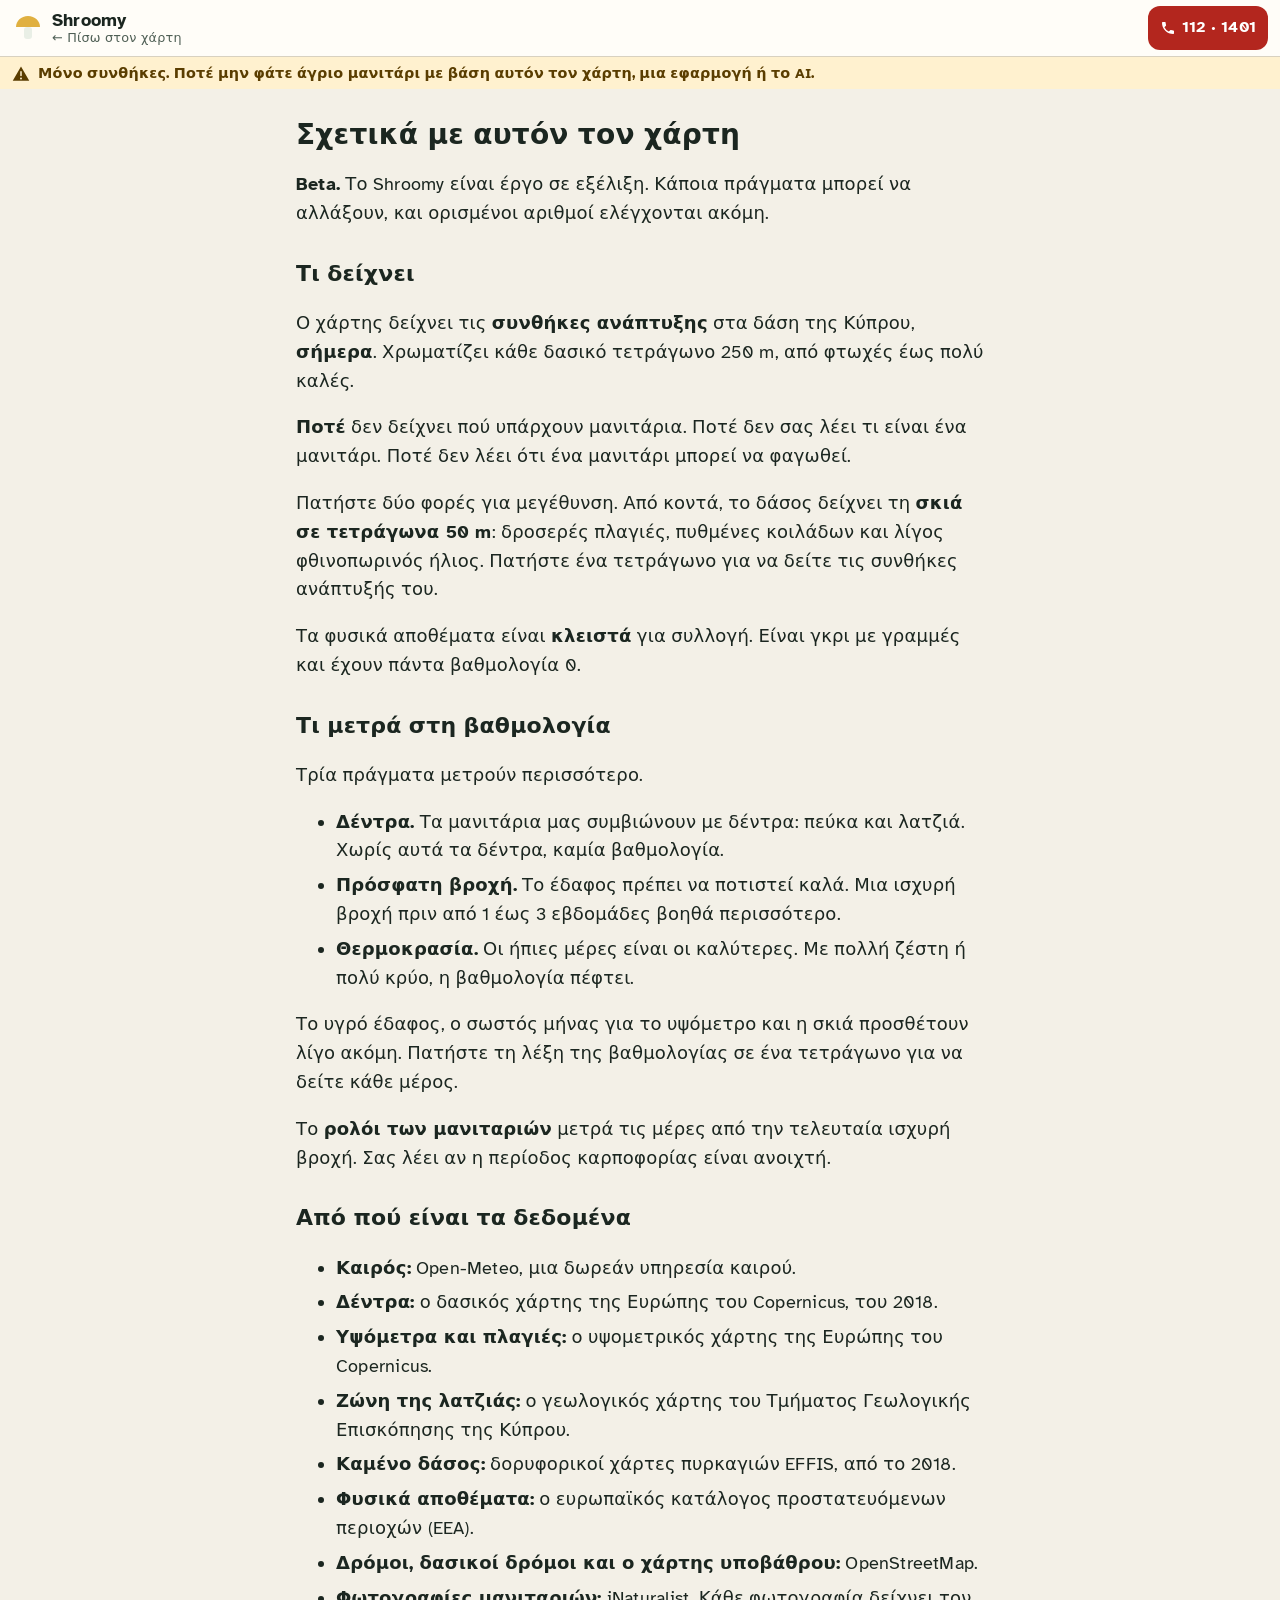
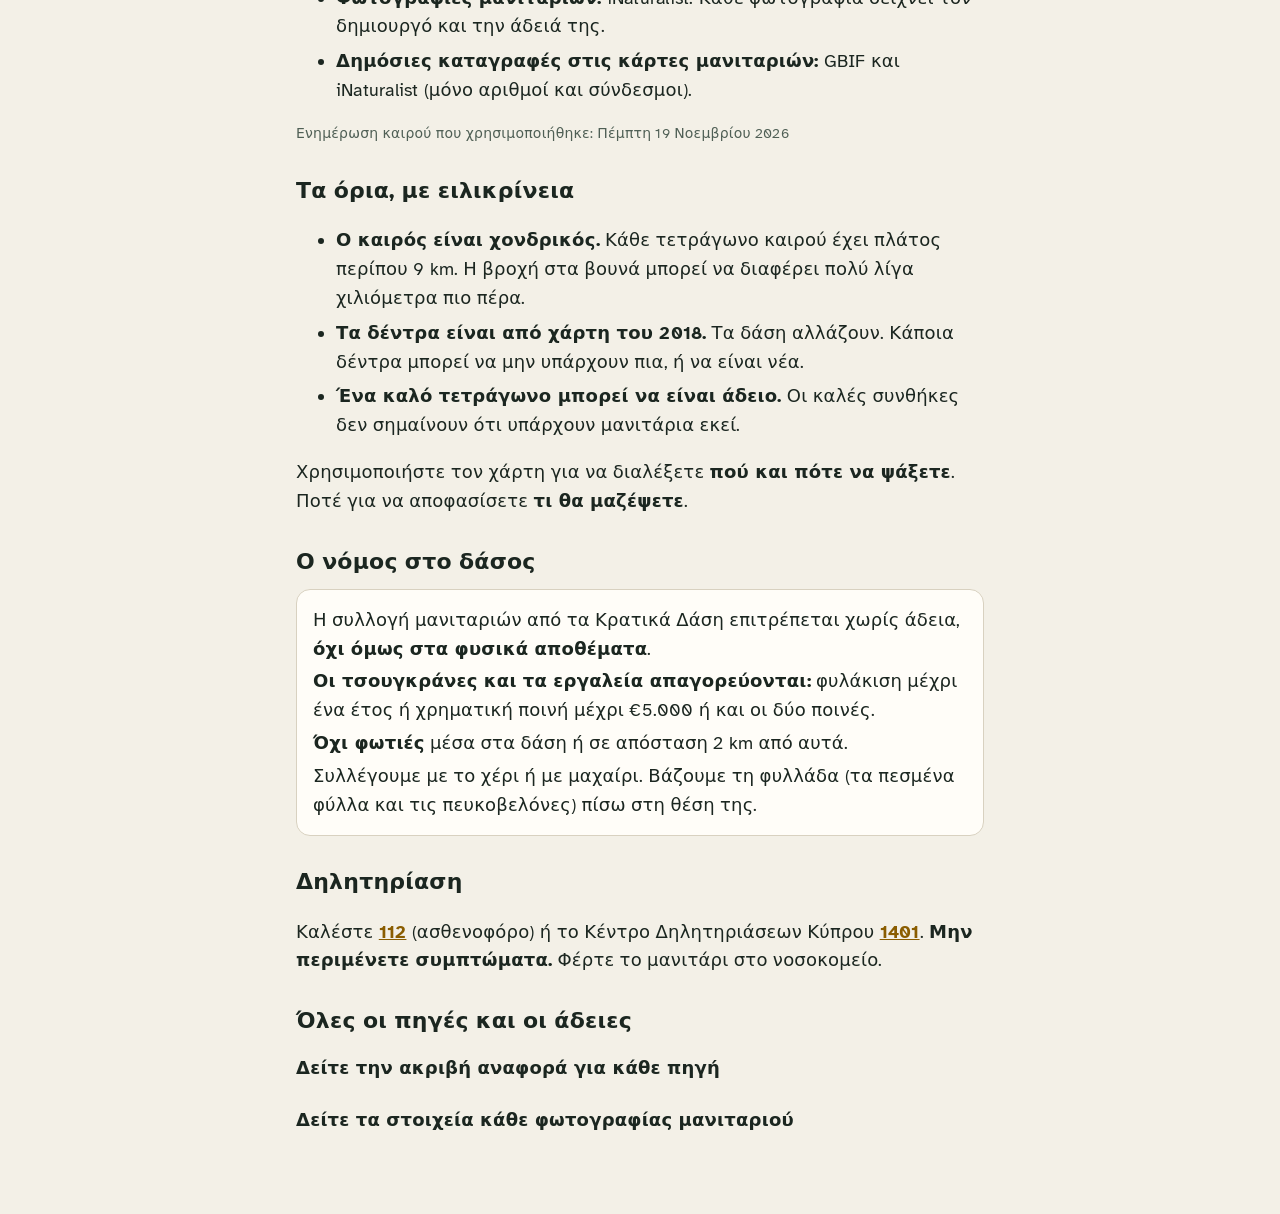
==== about.html @ 0ba2d5fb "Shroomy in Greek: test copy, data of 2026-11-19 Co-Authored-By: Claude Fable 5.2 <noreply@anthropic." ====
<!doctype html> <html lang="el"> <head>
  <meta name="robots" content="noindex, nofollow" /> <meta charset="utf-8" /> <meta name="viewport" content="width=device-width, initial-scale=1, viewport-fit=cover" /> <meta name="theme-color" content="#14211b" /> <title>Σχετικά · Shroomy</title> <link rel="icon" href="data:image/svg+xml,%3Csvg xmlns='http://www.w3.org/2000/svg' viewBox='0 0 32 32'%3E%3Cpath d='M4 15c0-6 5-11 12-11s12 5 12 11z' fill='%23e0b040'/%3E%3Crect x='12' y='15' width='8' height='12' rx='3' fill='%23e9efe6'/%3E%3C/svg%3E" />   <script type="module" crossorigin src="./assets/about-CQgWb8Yu.js"></script>
   <link rel="modulepreload" crossorigin href="./assets/count-D2A7DU5g.js">
   <link rel="stylesheet" crossorigin href="./assets/count-Csh4odJz.css">
 </head> <body> <div class="about-top"> <header class="topbar"> <a class="brand" href="./"> <svg width="32" height="32" viewBox="0 0 32 32" aria-hidden="true"> <path d="M4 15c0-6 5-11 12-11s12 5 12 11z" fill="#e0b040" /> <rect x="12" y="15" width="8" height="12" rx="3" fill="#e9efe6" /> </svg> <span class="brand-text"><span class="brand-name">Shroomy</span> <span class="brand-sub">← Πίσω στον χάρτη</span></span> </a> <button class="sos" type="button" data-emergency aria-haspopup="dialog" aria-label="Έκτακτη ανάγκη δηλητηρίασης: 112 και 1401"> <svg width="16" height="16" viewBox="0 0 24 24" aria-hidden="true"><path fill="currentColor" d="M6.6 10.8a15.1 15.1 0 0 0 6.6 6.6l2.2-2.2c.3-.3.7-.4 1-.2 1.1.4 2.3.6 3.6.6.6 0 1 .4 1 1V20c0 .6-.4 1-1 1A17 17 0 0 1 3 4c0-.6.4-1 1-1h3.5c.6 0 1 .4 1 1 0 1.2.2 2.4.6 3.6.1.3 0 .7-.2 1z"/></svg> <span>112 · 1401</span></button> </header> <div class="safety" role="note"> <svg width="18" height="18" viewBox="0 0 24 24" aria-hidden="true"><path fill="currentColor" d="M12 2 1 21h22L12 2Zm0 6c.6 0 1 .4 1 1v5a1 1 0 1 1-2 0V9c0-.6.4-1 1-1Zm0 11.2a1.3 1.3 0 1 1 0-2.6 1.3 1.3 0 0 1 0 2.6Z"/></svg> <span>Μόνο συνθήκες. Ποτέ μην φάτε άγριο μανιτάρι με βάση αυτόν τον χάρτη, μια εφαρμογή ή το AI.</span> </div> </div> <main class="page"> <h1>Σχετικά με αυτόν τον χάρτη</h1> <p><strong>Beta.</strong> Το Shroomy είναι έργο σε εξέλιξη. Κάποια πράγματα μπορεί να αλλάξουν, και ορισμένοι αριθμοί ελέγχονται ακόμη.</p> <h2>Τι δείχνει</h2> <p>Ο χάρτης δείχνει τις <b>συνθήκες ανάπτυξης</b> στα δάση της Κύπρου, <b>σήμερα</b>. Χρωματίζει κάθε δασικό τετράγωνο 250 m, από φτωχές έως πολύ καλές.</p> <p><b>Ποτέ</b> δεν δείχνει πού υπάρχουν μανιτάρια. Ποτέ δεν σας λέει τι είναι ένα μανιτάρι. Ποτέ δεν λέει ότι ένα μανιτάρι μπορεί να φαγωθεί.</p> <p>Πατήστε δύο φορές για μεγέθυνση. Από κοντά, το δάσος δείχνει τη <b>σκιά σε τετράγωνα 50 m</b>: δροσερές πλαγιές, πυθμένες κοιλάδων και λίγος φθινοπωρινός ήλιος. Πατήστε ένα τετράγωνο για να δείτε τις συνθήκες ανάπτυξής του.</p> <p>Τα φυσικά αποθέματα είναι <b>κλειστά</b> για συλλογή. Είναι γκρι με γραμμές και έχουν πάντα βαθμολογία 0.</p> <h2>Τι μετρά στη βαθμολογία</h2> <p>Τρία πράγματα μετρούν περισσότερο.</p> <ul> <li><b>Δέντρα.</b> Τα μανιτάρια μας συμβιώνουν με δέντρα: πεύκα και λατζιά. Χωρίς αυτά τα δέντρα, καμία βαθμολογία.</li> <li><b>Πρόσφατη βροχή.</b> Το έδαφος πρέπει να ποτιστεί καλά. Μια ισχυρή βροχή πριν από 1 έως 3 εβδομάδες βοηθά περισσότερο.</li> <li><b>Θερμοκρασία.</b> Οι ήπιες μέρες είναι οι καλύτερες. Με πολλή ζέστη ή πολύ κρύο, η βαθμολογία πέφτει.</li> </ul> <p>Το υγρό έδαφος, ο σωστός μήνας για το υψόμετρο και η σκιά προσθέτουν λίγο ακόμη. Πατήστε τη λέξη της βαθμολογίας σε ένα τετράγωνο για να δείτε κάθε μέρος.</p> <p>Το <b>ρολόι των μανιταριών</b> μετρά τις μέρες από την τελευταία ισχυρή βροχή. Σας λέει αν η περίοδος καρποφορίας είναι ανοιχτή.</p> <h2>Από πού είναι τα δεδομένα</h2> <ul> <li><b>Καιρός:</b> Open-Meteo, μια δωρεάν υπηρεσία καιρού.</li> <li><b>Δέντρα:</b> ο δασικός χάρτης της Ευρώπης του Copernicus, του 2018.</li> <li><b>Υψόμετρα και πλαγιές:</b> ο υψομετρικός χάρτης της Ευρώπης του Copernicus.</li> <li><b>Ζώνη της λατζιάς:</b> ο γεωλογικός χάρτης του Τμήματος Γεωλογικής Επισκόπησης της Κύπρου.</li> <li><b>Καμένο δάσος:</b> δορυφορικοί χάρτες πυρκαγιών EFFIS, από το 2018.</li> <li><b>Φυσικά αποθέματα:</b> ο ευρωπαϊκός κατάλογος προστατευόμενων περιοχών (EEA).</li> <li><b>Δρόμοι, δασικοί δρόμοι και ο χάρτης υποβάθρου:</b> OpenStreetMap.</li> <li><b>Φωτογραφίες μανιταριών:</b> iNaturalist. Κάθε φωτογραφία δείχνει τον δημιουργό και την άδειά της.</li> <li><b>Δημόσιες καταγραφές στις κάρτες μανιταριών:</b> GBIF και iNaturalist (μόνο αριθμοί και σύνδεσμοι).</li> </ul> <p class="tag">Ενημέρωση καιρού που χρησιμοποιήθηκε: <span id="run">…</span></p> <h2>Τα όρια, με ειλικρίνεια</h2> <ul> <li><b>Ο καιρός είναι χονδρικός.</b> Κάθε τετράγωνο καιρού έχει πλάτος περίπου 9 km. Η βροχή στα βουνά μπορεί να διαφέρει πολύ λίγα χιλιόμετρα πιο πέρα.</li> <li><b>Τα δέντρα είναι από χάρτη του 2018.</b> Τα δάση αλλάζουν. Κάποια δέντρα μπορεί να μην υπάρχουν πια, ή να είναι νέα.</li> <li><b>Ένα καλό τετράγωνο μπορεί να είναι άδειο.</b> Οι καλές συνθήκες δεν σημαίνουν ότι υπάρχουν μανιτάρια εκεί.</li> </ul> <p>Χρησιμοποιήστε τον χάρτη για να διαλέξετε <b>πού και πότε να ψάξετε</b>. Ποτέ για να αποφασίσετε <b>τι θα μαζέψετε</b>.</p> <h2>Ο νόμος στο δάσος</h2> <div class="card"> <p>Η συλλογή μανιταριών από τα Κρατικά Δάση επιτρέπεται χωρίς άδεια, <b>όχι όμως στα φυσικά αποθέματα</b>.</p> <p><b>Οι τσουγκράνες και τα εργαλεία απαγορεύονται:</b> φυλάκιση μέχρι ένα έτος ή χρηματική ποινή μέχρι €5.000 ή και οι δύο ποινές.</p> <p><b>Όχι φωτιές</b> μέσα στα δάση ή σε απόσταση 2 km από αυτά.</p> <p>Συλλέγουμε με το χέρι ή με μαχαίρι. Βάζουμε τη φυλλάδα (τα πεσμένα φύλλα και τις πευκοβελόνες) πίσω στη θέση της.</p> </div> <h2>Δηλητηρίαση</h2> <p>Καλέστε <a href="tel:112"><b>112</b></a> (ασθενοφόρο) ή το Κέντρο Δηλητηριάσεων Κύπρου <a href="tel:1401"><b>1401</b></a>. <b>Μην περιμένετε συμπτώματα.</b> Φέρτε το μανιτάρι στο νοσοκομείο.</p> <section id="counting" hidden> <h2>Μέτρηση επισκέψεων</h2> <p>Το Shroomy μετρά τις επισκέψεις, για να βλέπουμε ποια μέρη χρησιμοποιούνται. Είναι beta, και αυτό μας βοηθά να το διορθώνουμε.</p> <ul> <li><b>Χωρίς cookies.</b> Τίποτα δεν αποθηκεύεται στο τηλέφωνό σας.</li> <li><b>Ποτέ το μέρος που κοιτάζετε.</b> Ούτε το τετράγωνο που πατάτε, ούτε η θέση σας.</li> <li><b>Τι μετριέται:</b> η σελίδα, το κουμπί που πατάτε, το μέγεθος της οθόνης σας και η ιστοσελίδα από την οποία ήρθατε.</li> <li><b>Το «Do Not Track» γίνεται σεβαστό.</b> Αν το πρόγραμμα περιήγησής σας ζητά να μην μετριέται, δεν στέλνεται τίποτα.</li> </ul> <p class="tag">Ο μετρητής είναι το <a href="https://www.goatcounter.com" target="_blank" rel="noopener">GoatCounter</a>. Δεν κρατά τη διεύθυνση IP σας.</p> </section> <h2>Όλες οι πηγές και οι άδειες</h2> <details> <summary>Δείτε την ακριβή αναφορά για κάθε πηγή</summary> <div id="credits"><p>Φορτώνει…</p></div> </details> <details id="photos"> <summary>Δείτε τα στοιχεία κάθε φωτογραφίας μανιταριού</summary> <p>Χρησιμοποιούμε μόνο φωτογραφίες με άδεια CC0, CC BY, CC BY-SA ή CC BY-NC.</p> <ul id="photo-credits" class="credits"><li>Φορτώνει…</li></ul> </details> </main>  </body> </html>
---- assets/count-Csh4odJz.css ----
@font-face{font-family:Atkinson Hyperlegible;font-style:normal;font-display:swap;font-weight:400;src:url(./atkinson-hyperlegible-latin-ext-400-normal-DRk46D-x.woff2)format("woff2"),url(./atkinson-hyperlegible-latin-ext-400-normal-Bbz-b3yf.woff)format("woff");unicode-range:U+100-2BA,U+2BD-2C5,U+2C7-2CC,U+2CE-2D7,U+2DD-2FF,U+304,U+308,U+329,U+1D00-1DBF,U+1E00-1E9F,U+1EF2-1EFF,U+2020,U+20A0-20AB,U+20AD-20C0,U+2113,U+2C60-2C7F,U+A720-A7FF}@font-face{font-family:Atkinson Hyperlegible;font-style:normal;font-display:swap;font-weight:400;src:url(./atkinson-hyperlegible-latin-400-normal-BrHNak5F.woff2)format("woff2"),url(./atkinson-hyperlegible-latin-400-normal-BbWidj28.woff)format("woff");unicode-range:U+??,U+131,U+152-153,U+2BB-2BC,U+2C6,U+2DA,U+2DC,U+304,U+308,U+329,U+2000-206F,U+20AC,U+2122,U+2191,U+2193,U+2212,U+2215,U+FEFF,U+FFFD}@font-face{font-family:Atkinson Hyperlegible;font-style:normal;font-display:swap;font-weight:700;src:url(./atkinson-hyperlegible-latin-ext-700-normal-BoVPHkS0.woff2)format("woff2"),url(./atkinson-hyperlegible-latin-ext-700-normal-CKkU2Dpt.woff)format("woff");unicode-range:U+100-2BA,U+2BD-2C5,U+2C7-2CC,U+2CE-2D7,U+2DD-2FF,U+304,U+308,U+329,U+1D00-1DBF,U+1E00-1E9F,U+1EF2-1EFF,U+2020,U+20A0-20AB,U+20AD-20C0,U+2113,U+2C60-2C7F,U+A720-A7FF}@font-face{font-family:Atkinson Hyperlegible;font-style:normal;font-display:swap;font-weight:700;src:url(./atkinson-hyperlegible-latin-700-normal-GZI4o3u0.woff2)format("woff2"),url(./atkinson-hyperlegible-latin-700-normal-BK6Glc0m.woff)format("woff");unicode-range:U+??,U+131,U+152-153,U+2BB-2BC,U+2C6,U+2DA,U+2DC,U+304,U+308,U+329,U+2000-206F,U+20AC,U+2122,U+2191,U+2193,U+2212,U+2215,U+FEFF,U+FFFD}@font-face{font-family:Plain Digits;font-weight:400;unicode-range:U+30-39;src:local(Helvetica Neue),local(HelveticaNeue),local(Arial),local(ArialMT),local(Roboto),local(Roboto-Regular),local(Segoe UI),local(SegoeUI)}@font-face{font-family:Plain Digits;font-weight:700;unicode-range:U+30-39;src:local(Helvetica Neue Bold),local(HelveticaNeue-Bold),local(Arial Bold),local(Arial-BoldMT),local(Roboto Bold),local(Roboto-Bold),local(Segoe UI Bold),local(SegoeUI-Bold)}:root{--font:"Plain Digits", "Atkinson Hyperlegible", system-ui, -apple-system, "Segoe UI", sans-serif;--fs-0:.875rem;--fs-1:1rem;--fs-2:1.125rem;--fs-3:1.375rem;--fs-4:1.75rem;--lh:1.6;--track:.012em;--radius:14px;--radius-s:10px;--gap:12px;--tap:48px;--shadow:0 10px 30px #00000047;--bg:#f3f0e7;--surface:#fffdf8;--surface-2:#ebe6d9;--line:#d8d1c0;--ink:#1b2620;--ink-soft:#4f5f55;--accent:#8a5d00;--accent-ink:#fff;--safety-bg:#fff1cf;--safety-ink:#5a3d00;--sos-bg:#b3261e;--sos-ink:#fff;--closed:#8c928f;--focus:#1c6dd0}:root[data-theme=dark]{--bg:#0c1612;--surface:#14211b;--surface-2:#1d2d25;--line:#2c3d34;--ink:#e9efe6;--ink-soft:#a9b8ad;--accent:#e0b040;--accent-ink:#1a1405;--safety-bg:#3a2f12;--safety-ink:#f6dfa6;--sos-bg:#e5483b;--sos-ink:#fff;--closed:#8c928f;--focus:#8cc4ff;--shadow:0 10px 30px #00000080}@media (prefers-color-scheme:dark){:root:not([data-theme=light]){--bg:#0c1612;--surface:#14211b;--surface-2:#1d2d25;--line:#2c3d34;--ink:#e9efe6;--ink-soft:#a9b8ad;--accent:#e0b040;--accent-ink:#1a1405;--safety-bg:#3a2f12;--safety-ink:#f6dfa6;--sos-bg:#e5483b;--sos-ink:#fff;--focus:#8cc4ff;--shadow:0 10px 30px #00000080}}*{box-sizing:border-box}html,body{height:100%;margin:0}body{background:var(--bg);color:var(--ink);font-family:var(--font);font-size:var(--fs-2);line-height:var(--lh);letter-spacing:var(--track);text-align:left;-webkit-font-smoothing:antialiased}button{font:inherit;color:inherit;letter-spacing:inherit}:focus-visible{outline:3px solid var(--focus);outline-offset:2px;border-radius:6px}a{color:var(--accent)}.muted{color:var(--ink-soft)}.small{font-size:var(--fs-0)!important}.app{grid-template-rows:auto auto 1fr;grid-template-columns:minmax(0,1fr);height:100dvh;display:grid;overflow:hidden}.topbar{background:var(--surface);border-bottom:1px solid var(--line);align-items:center;gap:8px;min-height:56px;padding:6px 12px;display:flex}.brand{min-width:0;color:inherit;flex:1;align-items:center;gap:8px;text-decoration:none;display:flex}.brand svg{flex:none}.brand-text{min-width:0;overflow:hidden}.brand-name,.brand-sub{white-space:nowrap;text-overflow:ellipsis;line-height:1.2;display:block;overflow:hidden}.brand-name{font-weight:700;font-size:var(--fs-2)}.brand-sub{color:var(--ink-soft);font-size:.8rem}.about-link{border:1px solid var(--line);background:var(--surface-2);min-height:44px;color:var(--ink);font-size:var(--fs-1);border-radius:12px;flex:none;align-items:center;padding:0 12px;font-weight:700;text-decoration:none;display:inline-flex}.sos{cursor:pointer;background:var(--sos-bg);height:44px;color:var(--sos-ink);font-weight:700;font-size:var(--fs-1);white-space:nowrap;border:0;border-radius:12px;flex:none;align-items:center;gap:6px;padding:0 12px;display:inline-flex}.safety{background:var(--safety-bg);color:var(--safety-ink);align-items:flex-start;gap:8px;padding:6px 12px;font-size:.9rem;font-weight:700;line-height:1.4;display:flex}.safety svg{flex:none;margin-top:2px}.safety a{color:inherit}.ver-badge{color:#fff;vertical-align:middle;white-space:nowrap;background:#1f5f5b;border-radius:999px;margin-left:6px;padding:0 7px;font-size:.72rem;font-weight:700;line-height:1.6;display:inline-block}.stage{min-height:0;position:relative}#map{position:absolute;inset:0}.maplibregl-ctrl-group{border:1px solid var(--line);background:var(--surface)!important}.maplibregl-ctrl-group button{width:44px!important;height:44px!important}:root[data-theme=dark] .maplibregl-ctrl-icon{filter:invert()}.maplibregl-ctrl-attrib{font-size:12px}.map-legend{z-index:2;background:color-mix(in srgb, var(--surface) 94%, transparent);border:1px solid var(--line);border-radius:var(--radius-s);width:176px;box-shadow:var(--shadow);font-size:var(--fs-0);cursor:help;padding:6px 10px 7px;line-height:1.35;position:absolute;top:8px;left:8px}.ml-title{margin-bottom:4px;font-weight:700}.ml-bar{border:1px solid color-mix(in srgb, var(--ink) 25%, transparent);border-radius:6px;height:10px}.ml-scale{justify-content:space-between;gap:6px;margin-top:3px;display:flex}.ml-scale span:nth-child(2){color:var(--ink-soft)}.ml-closed{align-items:center;gap:6px;margin-top:5px;display:flex}.swatch-closed{border:1.5px solid var(--closed);background:repeating-linear-gradient(45deg, var(--closed) 0 3px, transparent 3px 7px);border-radius:3px;flex:none;width:20px;height:12px}.delayed{z-index:3;left:50%;bottom:calc(var(--sheet-h,140px) + 8px);background:var(--surface);border:2px solid var(--accent);box-shadow:var(--shadow);font-size:var(--fs-0);white-space:nowrap;border-radius:999px;padding:4px 12px;font-weight:700;position:absolute;transform:translate(-50%)}.pick-pin{pointer-events:none;border:3px solid var(--ink);background:color-mix(in srgb, var(--accent) 70%, transparent);width:22px;height:22px;box-shadow:0 0 0 3px var(--bg), var(--shadow);border-radius:50%}.loading{z-index:5;background:var(--surface);border:1px solid var(--line);width:max-content;max-width:calc(100vw - 32px);box-shadow:var(--shadow);font-size:var(--fs-1);border-radius:999px;align-items:center;gap:12px;padding:10px 16px;font-weight:700;transition:opacity .35s;display:flex;position:absolute;top:40%;left:50%;transform:translate(-50%,-50%)}.loading.done{opacity:0}.loading.failed{border:2px solid var(--sos-bg);border-radius:16px}.loading.failed .spinner,.loading[hidden]{display:none}.spinner{border:3px solid var(--line);border-top-color:var(--accent);border-radius:50%;flex:none;width:22px;height:22px;animation:.9s linear infinite spin}@keyframes spin{to{transform:rotate(360deg)}}@media (prefers-reduced-motion:reduce){.spinner{animation-duration:2.5s}.loading{transition:none}}@media (width<=899px){.maplibregl-ctrl-bottom-right,.maplibregl-ctrl-bottom-left{bottom:min(var(--sheet-h,140px), 60vh);z-index:3}}.sheet{z-index:4;background:var(--surface);border-top:1px solid var(--line);max-height:62%;box-shadow:var(--shadow);padding:10px 16px calc(12px + env(safe-area-inset-bottom));border-radius:18px 18px 0 0;position:absolute;bottom:0;left:0;right:0;overflow-y:auto}.sheet p{font-size:var(--fs-1);margin:6px 0 0}.panel-h{font-size:var(--fs-1);margin:4px 0 6px}.start-row{justify-content:space-between;align-items:center;gap:10px;display:flex}.start-row .today{font-size:var(--fs-2);margin:0}.chip-btn,.back-btn{border:1px solid var(--line);cursor:pointer;background:var(--surface-2);min-height:44px;color:var(--ink);font-size:var(--fs-1);white-space:nowrap;border-radius:999px;padding:0 14px;font-weight:700}.back-btn{text-align:left;border-radius:12px;align-items:center;gap:10px;width:100%;display:flex}.back-arrow{color:var(--accent);margin-top:-.12em;font-size:1.7em;font-weight:700;line-height:1}.chip-btn:hover,.back-btn:hover{border-color:var(--accent)}.hint{color:var(--ink)}.no-rakes{background:var(--surface-2);border:1px solid var(--line);cursor:help;border-radius:10px;padding:6px 10px;font-size:var(--fs-0)!important;margin-top:10px!important}.primary-btn{cursor:pointer;background:var(--accent);min-height:44px;color:var(--accent-ink);font-weight:700;font-size:var(--fs-1);border:0;border-radius:12px;padding:0 16px}@media (width>=900px){.sheet{border-radius:var(--radius);border:1px solid var(--line);width:380px;max-height:calc(100% - 32px);padding:14px 18px;inset:16px auto auto 16px}.map-legend{width:210px;top:auto;bottom:28px;left:412px}.delayed{top:12px;bottom:auto;left:calc(50% + 200px)}.loading{left:calc(50% + 200px)}}.card-bar{justify-content:space-between;align-items:center;gap:8px;margin:-2px 0 6px;display:flex}.card-x{border:1px solid var(--line);background:var(--surface-2);cursor:pointer;border-radius:10px;min-width:44px;min-height:44px;font-size:1.15rem;line-height:1}.card-x:hover{border-color:var(--accent)}.rating{text-align:left;cursor:pointer;border:1px solid var(--line);background:var(--surface-2);border-radius:14px;align-items:center;gap:12px;width:100%;padding:10px 12px;display:flex}.rating:hover{border-color:var(--accent)}.rating-swatch{width:18px;height:40px;box-shadow:0 0 0 1.5px color-mix(in srgb, var(--ink) 30%, transparent);border-radius:6px;flex:none}.rating-text{flex:1;min-width:0;display:grid}.rating-word{font-size:var(--fs-4);font-weight:700;line-height:1.15}.rating-sub{font-size:var(--fs-0);color:var(--ink-soft)}.rating-more{color:var(--ink-soft);flex:none;font-size:1.1rem}.rating-none{font-size:var(--fs-3)!important}.why{border:1px solid var(--line);border-radius:12px;margin-top:8px;padding:8px 12px 10px}.why[hidden]{display:none}.why-list{gap:8px;margin:8px 0 0;padding:0;list-style:none;display:grid}.why-top{font-size:var(--fs-0);justify-content:space-between;gap:8px;display:flex}.why-bar{background:var(--surface);border:1px solid var(--line);border-radius:4px;height:8px;overflow:hidden}.why-bar i{border-radius:4px;height:100%;display:block}.why-val{font-size:var(--fs-0);color:var(--ink-soft)}.card-h{font-size:var(--fs-1);margin:14px 0 4px}.sp-list{font-size:var(--fs-1);gap:4px;margin:0;padding:0;list-style:none;display:grid}.sp-list i{font-weight:700}.facts{font-size:var(--fs-1);gap:4px;margin:12px 0 0;padding:0;list-style:none;display:grid}.maps-link{margin:12px 0 0}.maps-btns{grid-template-columns:minmax(0,1fr) minmax(0,1fr);align-items:stretch;gap:8px;display:grid}.maps-btn{border:1px solid var(--line);background:var(--surface-2);min-height:56px;color:var(--ink);font:inherit;font-size:var(--fs-1);text-align:center;cursor:pointer;border-radius:12px;justify-content:center;align-items:center;gap:8px;padding:4px 8px;font-weight:700;line-height:1.2;text-decoration:none;display:inline-flex}.maps-btn.primary{background:var(--accent);border-color:var(--accent);color:var(--accent-ink);flex-direction:column;gap:0}.maps-btn:hover{filter:brightness(1.06)}.maps-main{align-items:center;gap:8px;display:inline-flex}.maps-warn{opacity:.9;font-size:.78rem;font-weight:700}.maps-note{margin:6px 0 0!important}.maps-copy{border:1px solid var(--accent);background:var(--surface);width:100%;min-height:40px;color:var(--ink);font:inherit;font-size:var(--fs-0);border-radius:10px;margin-top:8px;padding:0 10px}@media (width<=340px){.maps-btns{grid-template-columns:1fr}}.clock{border:1px solid var(--line);background:var(--surface-2);border-radius:10px;padding:8px 10px;margin-top:12px!important}.clock.open{border-color:var(--accent)}.why-row,.facts li,.clock,.map-legend{cursor:help}.replay{margin-top:10px}.replay-row{font-size:var(--fs-1);align-items:center;gap:12px;display:flex}#replay-date{white-space:nowrap;text-overflow:ellipsis;flex:1;min-width:0;line-height:1.35;overflow:hidden}.replay-avg{display:block}.seg{background:var(--surface-2);border:1px solid var(--line);border-radius:14px;gap:4px;margin:2px 0 12px;padding:4px;display:flex}.seg button{min-width:0;min-height:44px;color:var(--ink);font:inherit;font-size:var(--fs-1);cursor:pointer;white-space:nowrap;background:0 0;border:0;border-radius:10px;flex:auto;padding:6px 4px;font-weight:600}.seg button[aria-pressed=true]{background:var(--accent);color:var(--accent-ink)}.seg button:focus-visible{outline:2px solid var(--focus);outline-offset:2px}.scrub{--at:0%;cursor:grab;touch-action:none;-webkit-user-select:none;user-select:none;-webkit-tap-highlight-color:transparent;border-radius:10px;margin-top:8px;padding:6px 0 2px;position:relative}.scrub.drag{cursor:grabbing}.scrub:focus-visible{outline:2px solid var(--focus);outline-offset:4px}.tl{pointer-events:none;align-items:flex-end;gap:2px;height:48px;display:flex}.tl i{opacity:.6;background:#4f97d1;border-radius:2px 2px 0 0;flex:1}.tl i.now{opacity:1;box-shadow:0 0 0 2px var(--ink)}.scrub-track{background:var(--line);pointer-events:none;border-radius:3px;height:6px;margin:16px 0 14px;position:relative}.scrub-fill{width:var(--at);background:var(--accent);border-radius:3px;position:absolute;inset:0 auto 0 0}.scrub-knob{top:50%;left:var(--at);background:var(--accent);border:3px solid var(--surface);border-radius:50%;width:26px;height:26px;margin:-13px 0 0 -13px;transition:transform .12s;position:absolute;box-shadow:0 1px 4px #00000073}.scrub.drag .scrub-knob{transform:scale(1.25)}.scrub:before{content:"";left:var(--at);background:var(--ink);opacity:.35;pointer-events:none;width:2px;height:64px;margin-left:-1px;position:absolute;top:6px}.scrub-ends{font-size:var(--fs-0,12px);color:var(--ink-soft);pointer-events:none;justify-content:space-between;display:flex}@media (prefers-reduced-motion:reduce){.scrub-knob{transition:none}}dialog.emergency{background:var(--surface);width:min(560px,100vw - 32px);max-height:calc(100dvh - 32px);color:var(--ink);box-shadow:var(--shadow);border:0;border-radius:18px;padding:0;overflow:auto}dialog.emergency::backdrop{background:#0009}.em-head{background:var(--sos-bg);color:var(--sos-ink);padding:16px 20px}.em-head h2{font-size:var(--fs-4);margin:0;line-height:1.2}.em-body{padding:16px 20px 20px}.call{background:var(--sos-bg);min-height:64px;color:var(--sos-ink);font-weight:700;font-size:var(--fs-3);border-radius:14px;justify-content:space-between;align-items:center;gap:12px;margin-bottom:10px;padding:10px 16px;text-decoration:none;display:flex}.call.secondary{background:var(--surface-2);color:var(--ink);border:2px solid var(--sos-bg)}.call small{font-size:var(--fs-1);font-weight:400;display:block}.em-body ul{margin:12px 0;padding-left:1.2em}.em-body li{margin:6px 0}.em-close{border:1px solid var(--line);background:var(--surface-2);cursor:pointer;border-radius:12px;width:100%;min-height:48px;margin-top:8px;font-weight:700}dialog.agree::backdrop{-webkit-backdrop-filter:blur(3px);backdrop-filter:blur(3px);background:#000000c7}.agree .em-head h2{align-items:center;gap:8px;display:flex}.agree .em-body{padding-bottom:0}.agree .em-body ul{margin:0 0 8px}.agree .em-body li{margin:6px 0}.agree-foot{background:var(--surface);padding:8px 0 14px;position:sticky;bottom:0}.agree-foot:before{content:"";background:linear-gradient(to bottom, transparent, var(--surface));pointer-events:none;height:18px;position:absolute;top:-18px;left:0;right:0}dialog.agree{max-height:calc(100dvh - 16px)}.agree .em-head{padding:14px 20px}.agree-numbers{font-size:var(--fs-0);text-align:center;background:var(--safety-bg);color:var(--safety-ink);border-radius:12px;margin:0 0 8px;padding:6px 12px;font-weight:700}.agree-numbers a{color:inherit}.agree-yes{cursor:pointer;background:var(--accent);width:100%;min-height:56px;color:var(--accent-ink);font:inherit;font-weight:700;font-size:var(--fs-2);border:0;border-radius:14px}.agree-note{font-size:var(--fs-0);color:var(--ink-soft);margin:10px 0 0}dialog.agree.short{width:min(420px,100vw - 24px)}dialog.agree.short::backdrop{-webkit-backdrop-filter:none;backdrop-filter:none;background:#0000008c}.agree.short .em-body{padding:18px 20px 16px}.agree-short-title{font-size:var(--fs-3);color:var(--safety-ink);align-items:center;gap:8px;margin:0 0 6px;line-height:1.2;display:flex}.agree-short-line{margin:0 0 14px}.agree.short .agree-yes{min-height:64px;font-size:var(--fs-3)}.agree-more{font:inherit;color:inherit;cursor:pointer;background:0 0;border:0;padding:0;text-decoration:underline}.agree-note a{color:inherit}@media (width<=899px){dialog.agree.short{margin-bottom:max(16px, env(safe-area-inset-bottom))}}.tip{z-index:1000;background:var(--ink);max-width:min(300px,100vw - 16px);color:var(--bg);font-size:var(--fs-1);box-shadow:var(--shadow);pointer-events:none;opacity:0;border-radius:10px;padding:8px 12px;font-weight:400;line-height:1.45;transition:opacity .12s;position:fixed}.tip.on{opacity:1}.tip[hidden]{display:none}.tip:after{content:"";left:var(--arrow-x,50%);border:6px solid #0000;border-bottom:0;border-top-color:var(--ink);position:absolute;bottom:-6px;transform:translate(-50%)}.tip.below:after{border:6px solid #0000;border-top:0;border-bottom-color:var(--ink);top:-6px;bottom:auto}[data-tip]{-webkit-touch-callout:none}@media (prefers-reduced-motion:reduce){.tip{transition:none}}.page{max-width:720px;margin:0 auto;padding:20px 16px 64px}.page h1{font-size:var(--fs-4);margin:8px 0 12px;line-height:1.25}.page h2{font-size:var(--fs-3);margin:28px 0 6px}.page p,.page li{max-width:64ch}.page li{margin:6px 0}.page .card{background:var(--surface);border:1px solid var(--line);border-radius:var(--radius);margin:10px 0;padding:12px 16px}.page .card p{margin:4px 0}.page .credits{font-size:var(--fs-1);padding-left:1.2em}.page .tag{font-size:var(--fs-0);color:var(--ink-soft)}.about-top{z-index:2;position:sticky;top:0}@media (width<=899px){.stage:has(.sheet[data-view=card]) .map-legend{display:none}}@media (width<=420px){.topbar{gap:6px;padding:6px 8px 6px 10px}.brand{gap:6px}.about-link{padding:0 10px;font-size:.95rem}.sos{gap:4px;padding:0 10px;font-size:.95rem}.sos svg{width:14px;height:14px}}.start-btns{flex-wrap:wrap;gap:8px;margin-top:8px;display:flex}.start-btns .chip-btn{flex:auto}.sp-open{text-align:left;cursor:pointer;border:1px solid var(--line);background:var(--surface-2);width:100%;min-height:48px;font-size:var(--fs-1);border-radius:12px;justify-content:space-between;align-items:center;gap:8px;padding:6px 12px;display:flex}.sp-open:hover{border-color:var(--accent)}.sp-open-go{color:var(--ink-soft);flex:none;font-size:1.4rem}.page details{margin:8px 0}.page summary{cursor:pointer;align-items:center;min-height:44px;font-weight:700;display:flex}.ml-note{color:var(--ink-soft);margin-top:3px}.card-bar{z-index:2;background:var(--surface);border-bottom:1px solid var(--line);margin:-10px -16px 6px;padding:8px 16px 6px;position:sticky;top:-10px}@media (width>=900px){.card-bar{margin:-14px -18px 8px;padding:10px 18px 8px;top:-14px}}.sp-list{gap:8px}.sp-open{justify-content:flex-start;gap:12px;min-height:64px;padding:6px 10px 6px 6px}.sp-thumb{object-fit:cover;background:var(--line);border-radius:10px;flex:none;width:52px;height:52px}.sp-name{flex:1;min-width:0;line-height:1.3;display:grid}.sp-name i{font-weight:700;font-size:var(--fs-1)}.sp-common{font-size:var(--fs-0);color:var(--ink-soft)}@media (width<=420px){.topbar{gap:6px;padding:6px 8px}.brand{gap:6px}.brand svg{width:26px;height:26px}.brand-name{font-size:1.05rem}.app .brand-sub{display:none}.app .ver-badge{margin-left:0}.about-link,.sos{padding:0 10px}.map-legend{width:156px;padding:5px 8px 6px}}:lang(el) .start-btns .chip-btn{white-space:normal;flex:1 1 0;padding:4px 10px;line-height:1.2}@media (width<=899px){:lang(el) .map-legend{width:196px}:root.full-map:lang(el) .map-legend{width:176px}}@media (width<=480px){:lang(el) .replay-avg{font-size:var(--fs-0)}:lang(el) .safety{font-size:.8rem}}.sc{--toxic:#a8580a}:root[data-theme=dark] .sc{--toxic:#f0a24f}@media (prefers-color-scheme:dark){:root:not([data-theme=light]) .sc{--toxic:#f0a24f}}dialog.species-dlg.sc{background:var(--bg);width:min(720px,100vw - 24px);max-width:none;height:min(900px,100dvh - 24px);max-height:none;color:var(--ink);box-shadow:var(--shadow);border:0;border-radius:20px;padding:0;overflow:hidden}dialog.species-dlg.sc[open]{display:block}dialog.species-dlg.sc::backdrop{background:#0009}@media (width<=899px){dialog.species-dlg.sc{border-radius:0;width:100vw;height:100dvh;margin:0}}.sc .ic{flex:none;display:block}.sc-main{flex-direction:column;height:100%;min-height:0;display:flex}.sc-soft{color:var(--ink-soft)}.sc-head{background:var(--surface);border-bottom:1px solid var(--line);align-items:center;gap:8px;padding:8px 12px;display:flex}.sc-title{min-width:0;font-size:var(--fs-2);overflow-wrap:anywhere;flex:1;margin:0;line-height:1.2}.sc-title span{font-size:var(--fs-0);color:var(--ink-soft);font-weight:400;display:block}.sc-round{width:var(--tap);height:var(--tap);border:1px solid var(--line);background:var(--surface-2);color:var(--ink);cursor:pointer;border-radius:50%;flex:none;place-items:center;padding:0;display:inline-grid}.sc-safety{background:var(--safety-bg);color:var(--safety-ink);font-weight:700;font-size:var(--fs-0);align-items:flex-start;gap:8px;padding:8px 14px;line-height:1.4;display:flex}.sc-safety svg{flex:none;width:18px;height:18px;margin-top:1px}.sc-body{overscroll-behavior:contain;flex:1;min-height:0;overflow-y:auto}.sc-page{max-width:680px;font-size:var(--fs-1);margin:0 auto;padding:16px 16px 32px}.sc-h{font-size:var(--fs-3);align-items:center;gap:8px;margin:26px 0 10px;line-height:1.25;display:flex}.sc-h .ic{color:var(--accent)}.sc-h.danger{color:var(--sos-bg);margin-top:0}.sc-h.danger svg{flex:none;width:24px;height:24px}.sc-danger-btn{text-align:left;cursor:pointer;border:2px solid var(--sos-bg);background:var(--surface);width:100%;color:var(--ink);border-radius:16px;align-items:center;gap:12px;padding:10px 12px;display:flex}.sc-danger-ph{flex:none;display:flex}.sc-danger-ph img{object-fit:cover;border:3px solid var(--surface);background:var(--line);border-radius:50%;width:48px;height:48px;margin-left:-14px}.sc-danger-ph img:first-child{margin-left:0}.sc-danger-text{min-width:0;color:var(--ink-soft);flex:1;gap:2px;display:grid}.sc-danger-text b{color:var(--sos-bg);font-size:var(--fs-2);align-items:center;gap:6px;line-height:1.25;display:flex}.sc-danger-text b svg{flex:none;width:18px;height:18px}.sc-list{gap:10px;margin:0;padding:0;list-style:none;display:grid}.sc-row{text-align:left;cursor:pointer;border:1px solid var(--line);background:var(--surface);width:100%;color:var(--ink);border-radius:16px;align-items:center;gap:14px;padding:8px 12px 8px 8px;display:flex}.sc-row.on{border:2px solid var(--accent)}.sc-row img{object-fit:cover;background:var(--line);border-radius:12px;flex:none;width:84px;height:84px}.sc-list.off .sc-row img{filter:saturate(.4)}.sc-row-text{flex:1;gap:2px;min-width:0;line-height:1.3;display:grid}.sc-row-text b{font-size:var(--fs-2)}.sc-row>.ic{color:var(--ink-soft)}.sc-chip{font-size:var(--fs-0);background:var(--surface-2);color:var(--ink-soft);border-radius:999px;justify-self:start;align-items:center;gap:4px;margin-top:4px;padding:2px 10px;font-weight:700;display:inline-flex}.sc-chip.on{background:var(--accent);color:var(--accent-ink)}.sc-danger{border:2px solid var(--sos-bg);background:var(--surface);border-radius:18px;padding:16px}.sc-danger>p{margin:0 0 12px}.sc-sign-h{margin:0 0 6px!important}.sc-signs{gap:8px;margin:0 0 14px;padding:0;list-style:none;display:grid}.sc-signs li{background:var(--safety-bg);color:var(--safety-ink);border-radius:12px;padding:10px 12px;font-weight:700;line-height:1.45}.sc-sign{background:var(--safety-bg);color:var(--safety-ink);border-radius:12px;padding:10px 12px}.sc-lk{gap:8px;margin:0;padding:0;list-style:none;display:grid}@media (width>=640px){.sc-lk{grid-template-columns:1fr 1fr}}.sc-lk-row{text-align:left;cursor:zoom-in;border:1px solid color-mix(in srgb, var(--toxic) 50%, transparent);background:var(--bg);width:100%;height:100%;color:var(--ink);border-radius:12px;align-items:flex-start;gap:10px;padding:6px;display:flex}.sc-lk-row.deadly{border-color:var(--sos-bg)}.sc-lk-row img,.sc-noimg{object-fit:cover;background:var(--line);border-radius:8px;flex:none;width:64px;height:64px}.sc-lk-text{min-width:0;font-size:var(--fs-0);gap:1px;line-height:1.35;display:grid}.sc-lk-text b{font-size:var(--fs-1)}.sc-lk-note{margin-top:2px}.sc-sev{width:fit-content;font-size:var(--fs-0);background:var(--toxic);color:#fff;vertical-align:middle;border-radius:999px;align-items:center;gap:4px;padding:1px 8px 1px 6px;font-weight:700;display:inline-flex}.sc-sev.deadly{background:var(--sos-bg)}.sc-sev svg{width:14px;height:14px}:root[data-theme=dark] .sc-sev.toxic{color:#1a1405}@media (prefers-color-scheme:dark){:root:not([data-theme=light]) .sc-sev.toxic{color:#1a1405}}.sc-car-wrap{position:relative}.sc-car{scroll-snap-type:x mandatory;scrollbar-width:none;border-radius:16px;margin:0;padding:0;list-style:none;display:flex;overflow-x:auto}.sc-car::-webkit-scrollbar{display:none}.sc-car li{scroll-snap-align:start;flex:0 0 100%}.sc-photo{background:var(--line);cursor:zoom-in;aspect-ratio:4/3;border:0;width:100%;padding:0;display:block;position:relative}.sc-photo img{object-fit:cover;width:100%;height:100%;display:block}.sc-cc{color:#f3f0e7;background:#0c1612b3;border-radius:50%;place-items:center;width:26px;height:26px;font-size:15px;font-weight:700;line-height:1;display:grid;position:absolute;bottom:8px;right:8px}.sc-dots{background:#0c16128c;border-radius:999px;gap:6px;padding:5px 8px;display:flex;position:absolute;bottom:10px;left:50%;transform:translate(-50%)}.sc-dots i{background:#f3f0e773;border-radius:50%;width:8px;height:8px}.sc-dots i.on{background:#f3f0e7}.sc-name{font-size:var(--fs-4);margin:14px 0 0;line-height:1.15}.sc-sub{color:var(--ink-soft);margin:4px 0 0}.sc-sub b{color:var(--ink)}.sc-q{border:1px solid var(--line);cursor:help;vertical-align:2px;border-radius:50%;place-items:center;width:22px;height:22px;margin-left:6px;font-size:13px;font-weight:700;display:inline-grid}.sc-look{border:1px solid var(--line);background:var(--surface);border-radius:14px;gap:0;margin:0;display:grid;overflow:hidden}.sc-look div{border-top:1px solid var(--line);grid-template-columns:7.5em 1fr;gap:12px;padding:10px 14px;display:grid}.sc-look div:first-child{border-top:0}.sc-look dt{font-weight:700}.sc-look dd{margin:0;line-height:1.5}@media (width<=420px){.sc-look div{grid-template-columns:1fr;gap:0}}.sc-where{gap:6px;margin:0;padding-left:1.2em;line-height:1.5;display:grid}.sc-months{grid-template-columns:repeat(12,1fr);gap:3px;display:grid}.sc-months span{height:40px;font-weight:700;font-size:var(--fs-0);background:var(--surface-2);color:var(--ink-soft);border-radius:8px;place-items:center;display:grid;position:relative}.sc-months span.on{background:var(--accent);color:var(--accent-ink)}.sc-months span.now{outline:3px solid var(--ink);outline-offset:1px}.sc-when{align-items:flex-start;gap:8px;margin:12px 0 0;display:flex}.sc-when.on .ic{color:var(--accent);margin-top:2px}.sc-more{width:100%;min-height:var(--tap);border:1px solid var(--line);color:var(--ink-soft);cursor:pointer;font-size:var(--fs-0);background:0 0;border-radius:14px;justify-content:center;align-items:center;gap:8px;margin-top:28px;display:inline-flex}.sc-layer{z-index:5;background:var(--surface);flex-direction:column;display:flex;position:absolute;inset:0;overflow-y:auto}.sc-layer[hidden]{display:none}.sc-layer-head{z-index:1;background:var(--surface);border-bottom:1px solid var(--line);align-items:center;gap:10px;padding:8px 12px 8px 16px;display:flex;position:sticky;top:0}.sc-layer-head h2{font-size:var(--fs-2);flex:1;margin:0;line-height:1.3}.sc-layer-head h2 .sc-soft{font-size:var(--fs-0);font-weight:400;display:block}.sc-viewer{color:#f3f0e7;background:#0b120f;flex-direction:column;min-height:100%;display:flex}.sc-viewer .sc-layer-head{background:#0b120f;border-color:#26342d}.sc-viewer .sc-soft{color:#cfd8d1}.sc-viewer .sc-round{color:#f3f0e7;background:#1d2d25;border-color:#2c3d34}.sc-viewer-ph{flex:1;place-items:center;min-height:240px;padding:8px;display:grid;position:relative}.sc-viewer-ph img{object-fit:contain;border-radius:8px;max-width:100%;max-height:calc(100dvh - 240px);display:block}.sc-prev,.sc-next{position:absolute;top:50%;transform:translateY(-50%)}.sc-prev{left:10px}.sc-next{right:10px}.sc-viewer-note{margin:0;padding:4px 16px 0;font-weight:700}.sc-credit{padding:10px 16px calc(16px + env(safe-area-inset-bottom));font-size:var(--fs-0);color:#cfd8d1;gap:4px;margin:0;display:grid}.sc-credit a{color:#e0b040;align-items:center;min-height:32px;font-weight:700;display:inline-flex}.sc-info{max-width:680px;font-size:var(--fs-1);padding:4px 16px 24px}.sc-info h3{font-size:var(--fs-2);margin:20px 0 6px}.sc-info p{margin:6px 0}.sc-credits{gap:8px;margin:8px 0;padding:0;list-style:none;display:grid}.sc-credits li{font-size:var(--fs-0);align-items:center;gap:10px;line-height:1.35;display:flex}.sc-credits img{object-fit:cover;background:var(--line);border-radius:8px;flex:none;width:52px;height:52px}.sc-credits a{color:var(--ink-soft)}.sc-fold{border:1px solid var(--line);border-radius:12px;margin:12px 0;padding:0 12px}.sc-fold summary{min-height:var(--tap);cursor:pointer;color:var(--accent);align-items:center;font-weight:700;display:flex}.sc-links{margin:6px 0;padding-left:1.2em}.sc-links li{margin:4px 0}.sc-info .rec-chart{grid-template-columns:repeat(12,1fr);align-items:end;gap:3px;max-width:420px;height:64px;margin:8px 0 2px;display:grid}.sc-info .rec-m{color:var(--ink-soft);justify-items:center;gap:2px;font-size:.75rem;display:grid}.sc-info .rec-m i{background:var(--accent);border-radius:3px 3px 0 0;width:100%;max-width:22px;display:block}.sc-info .rec-m.in span{color:var(--ink);font-weight:700;text-decoration:underline}@media (prefers-reduced-motion:reduce){.sc-car{scroll-behavior:auto}}.sc-jump{min-height:var(--tap);border:2px solid var(--sos-bg);color:var(--sos-bg);border-radius:12px;align-items:center;gap:8px;margin:0 0 12px;padding:8px 12px;font-weight:700;text-decoration:none;display:flex}.sc-jump svg{flex:none;width:20px;height:20px}.sc-me{margin-top:0}.sc-danger{margin-top:26px;scroll-margin-top:12px}.sc-h.danger:focus{outline:none}.sc-page>.sc-danger:first-child{margin-top:0}.sc-unchecked{background:var(--safety-bg);color:var(--safety-ink);font-size:var(--fs-0);border-radius:10px;align-items:flex-start;gap:8px;margin:0 0 8px;padding:6px 10px;display:flex}.sc-unchecked svg{flex:none;margin-top:2px}.sc-safety a{color:inherit}.sc-me .sc-jump{margin:14px 0 0}
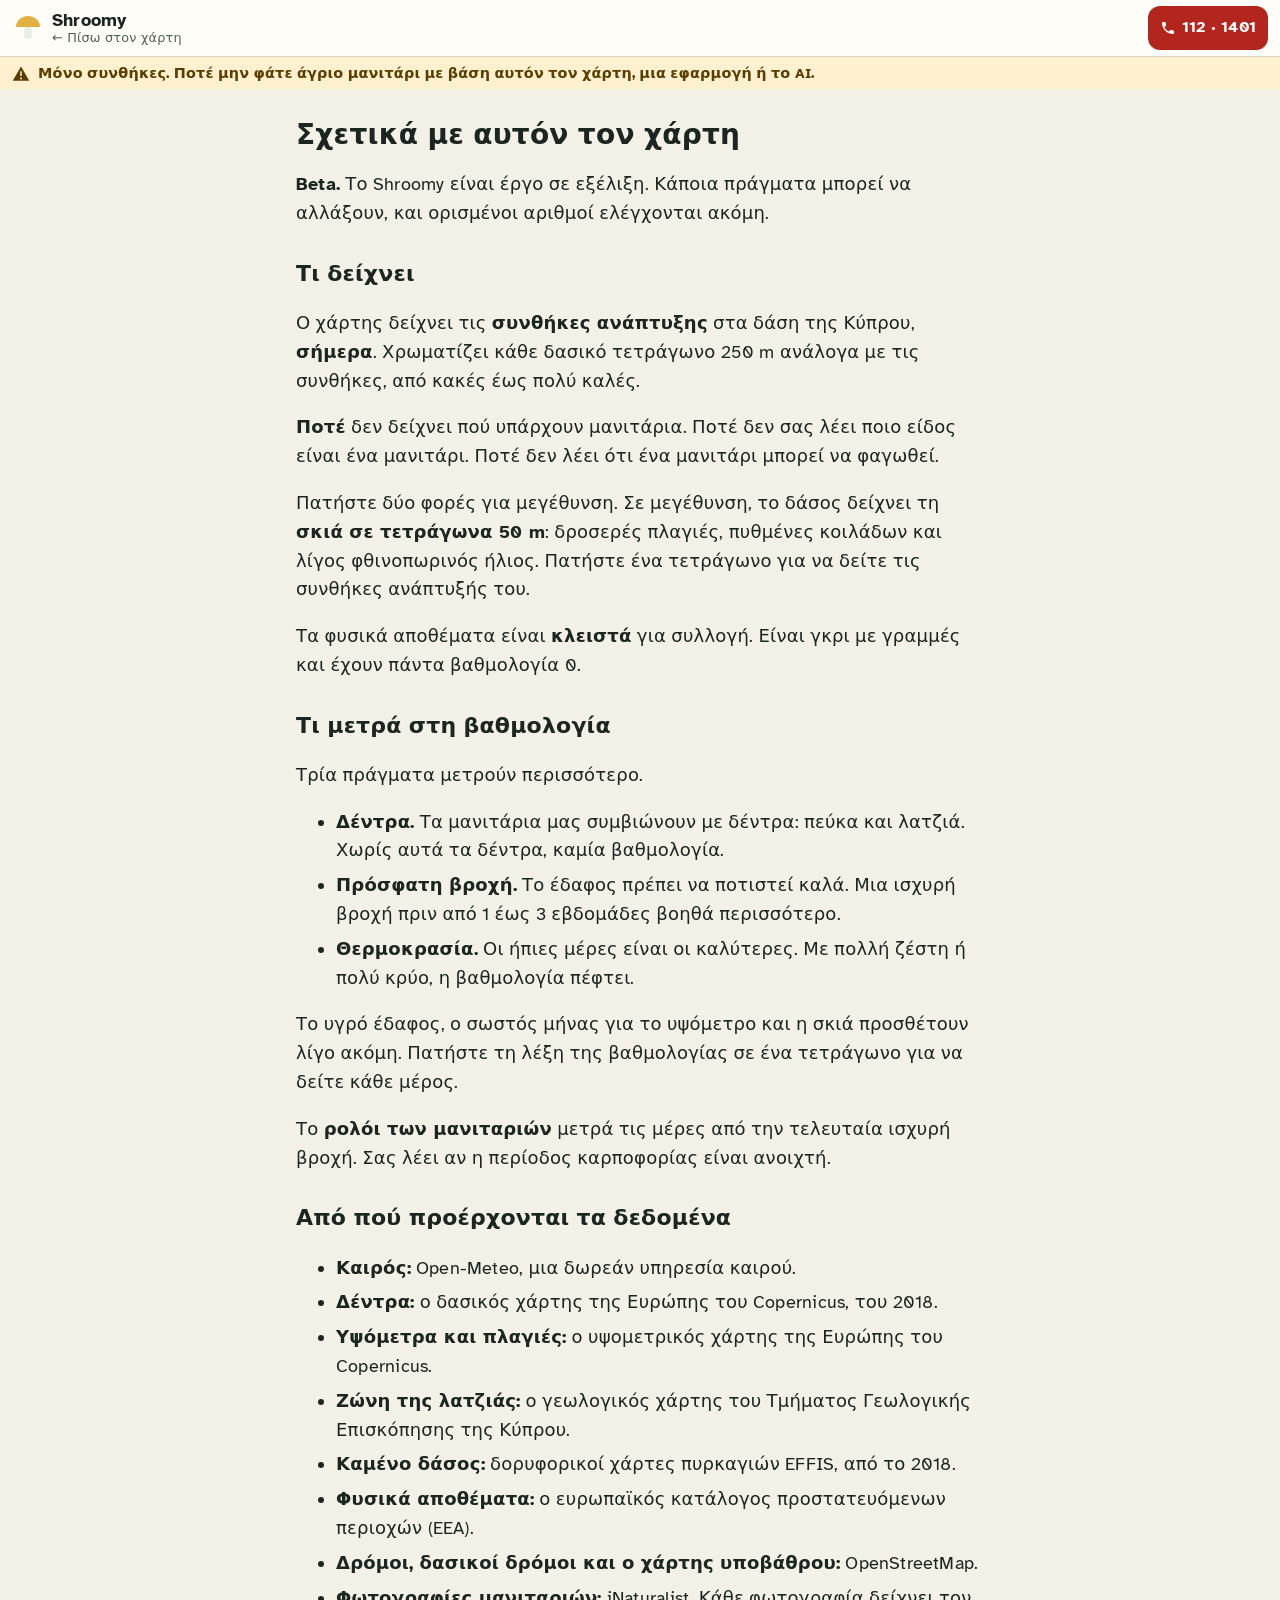
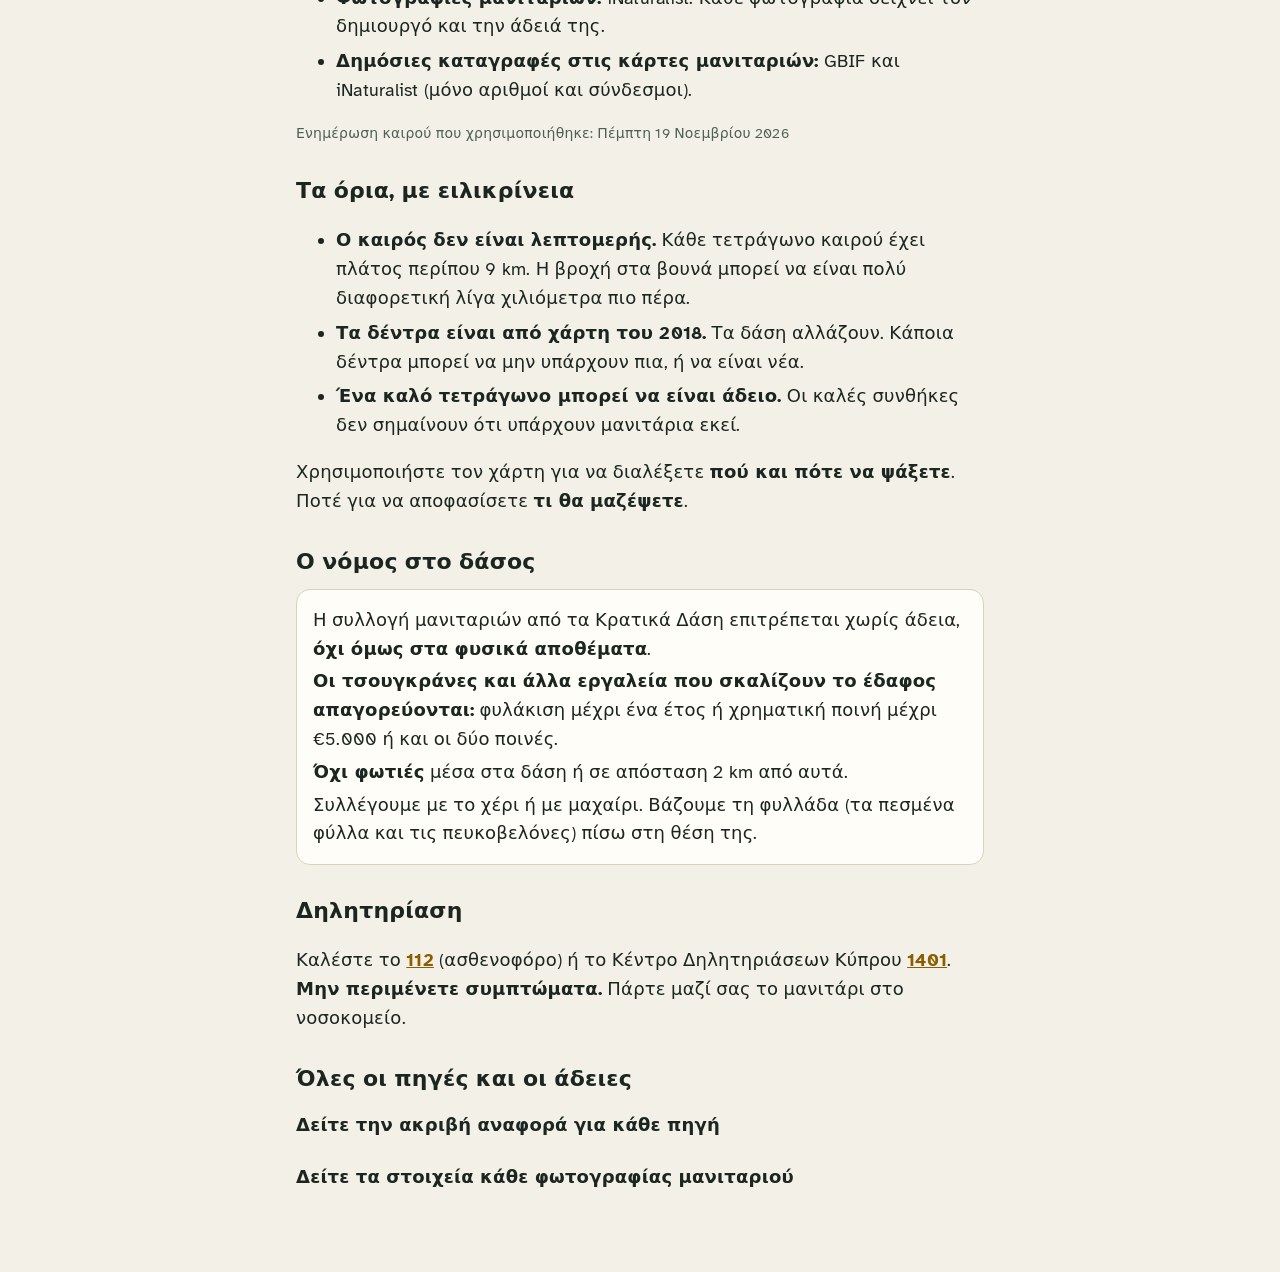
==== commit 3d9c41ab: "Shroomy in Greek: Greek names first, proofread fixes Co-Authored-By: Claude Fable 5.2 <noreply@anthr" ====
--- a/about.html
+++ b/about.html
@@ -1,5 +1,5 @@
 <!doctype html> <html lang="el"> <head>
-  <meta name="robots" content="noindex, nofollow" /> <meta charset="utf-8" /> <meta name="viewport" content="width=device-width, initial-scale=1, viewport-fit=cover" /> <meta name="theme-color" content="#14211b" /> <title>Σχετικά · Shroomy</title> <link rel="icon" href="data:image/svg+xml,%3Csvg xmlns='http://www.w3.org/2000/svg' viewBox='0 0 32 32'%3E%3Cpath d='M4 15c0-6 5-11 12-11s12 5 12 11z' fill='%23e0b040'/%3E%3Crect x='12' y='15' width='8' height='12' rx='3' fill='%23e9efe6'/%3E%3C/svg%3E" />   <script type="module" crossorigin src="./assets/about-CQgWb8Yu.js"></script>
-   <link rel="modulepreload" crossorigin href="./assets/count-D2A7DU5g.js">
-   <link rel="stylesheet" crossorigin href="./assets/count-Csh4odJz.css">
- </head> <body> <div class="about-top"> <header class="topbar"> <a class="brand" href="./"> <svg width="32" height="32" viewBox="0 0 32 32" aria-hidden="true"> <path d="M4 15c0-6 5-11 12-11s12 5 12 11z" fill="#e0b040" /> <rect x="12" y="15" width="8" height="12" rx="3" fill="#e9efe6" /> </svg> <span class="brand-text"><span class="brand-name">Shroomy</span> <span class="brand-sub">← Πίσω στον χάρτη</span></span> </a> <button class="sos" type="button" data-emergency aria-haspopup="dialog" aria-label="Έκτακτη ανάγκη δηλητηρίασης: 112 και 1401"> <svg width="16" height="16" viewBox="0 0 24 24" aria-hidden="true"><path fill="currentColor" d="M6.6 10.8a15.1 15.1 0 0 0 6.6 6.6l2.2-2.2c.3-.3.7-.4 1-.2 1.1.4 2.3.6 3.6.6.6 0 1 .4 1 1V20c0 .6-.4 1-1 1A17 17 0 0 1 3 4c0-.6.4-1 1-1h3.5c.6 0 1 .4 1 1 0 1.2.2 2.4.6 3.6.1.3 0 .7-.2 1z"/></svg> <span>112 · 1401</span></button> </header> <div class="safety" role="note"> <svg width="18" height="18" viewBox="0 0 24 24" aria-hidden="true"><path fill="currentColor" d="M12 2 1 21h22L12 2Zm0 6c.6 0 1 .4 1 1v5a1 1 0 1 1-2 0V9c0-.6.4-1 1-1Zm0 11.2a1.3 1.3 0 1 1 0-2.6 1.3 1.3 0 0 1 0 2.6Z"/></svg> <span>Μόνο συνθήκες. Ποτέ μην φάτε άγριο μανιτάρι με βάση αυτόν τον χάρτη, μια εφαρμογή ή το AI.</span> </div> </div> <main class="page"> <h1>Σχετικά με αυτόν τον χάρτη</h1> <p><strong>Beta.</strong> Το Shroomy είναι έργο σε εξέλιξη. Κάποια πράγματα μπορεί να αλλάξουν, και ορισμένοι αριθμοί ελέγχονται ακόμη.</p> <h2>Τι δείχνει</h2> <p>Ο χάρτης δείχνει τις <b>συνθήκες ανάπτυξης</b> στα δάση της Κύπρου, <b>σήμερα</b>. Χρωματίζει κάθε δασικό τετράγωνο 250 m, από φτωχές έως πολύ καλές.</p> <p><b>Ποτέ</b> δεν δείχνει πού υπάρχουν μανιτάρια. Ποτέ δεν σας λέει τι είναι ένα μανιτάρι. Ποτέ δεν λέει ότι ένα μανιτάρι μπορεί να φαγωθεί.</p> <p>Πατήστε δύο φορές για μεγέθυνση. Από κοντά, το δάσος δείχνει τη <b>σκιά σε τετράγωνα 50 m</b>: δροσερές πλαγιές, πυθμένες κοιλάδων και λίγος φθινοπωρινός ήλιος. Πατήστε ένα τετράγωνο για να δείτε τις συνθήκες ανάπτυξής του.</p> <p>Τα φυσικά αποθέματα είναι <b>κλειστά</b> για συλλογή. Είναι γκρι με γραμμές και έχουν πάντα βαθμολογία 0.</p> <h2>Τι μετρά στη βαθμολογία</h2> <p>Τρία πράγματα μετρούν περισσότερο.</p> <ul> <li><b>Δέντρα.</b> Τα μανιτάρια μας συμβιώνουν με δέντρα: πεύκα και λατζιά. Χωρίς αυτά τα δέντρα, καμία βαθμολογία.</li> <li><b>Πρόσφατη βροχή.</b> Το έδαφος πρέπει να ποτιστεί καλά. Μια ισχυρή βροχή πριν από 1 έως 3 εβδομάδες βοηθά περισσότερο.</li> <li><b>Θερμοκρασία.</b> Οι ήπιες μέρες είναι οι καλύτερες. Με πολλή ζέστη ή πολύ κρύο, η βαθμολογία πέφτει.</li> </ul> <p>Το υγρό έδαφος, ο σωστός μήνας για το υψόμετρο και η σκιά προσθέτουν λίγο ακόμη. Πατήστε τη λέξη της βαθμολογίας σε ένα τετράγωνο για να δείτε κάθε μέρος.</p> <p>Το <b>ρολόι των μανιταριών</b> μετρά τις μέρες από την τελευταία ισχυρή βροχή. Σας λέει αν η περίοδος καρποφορίας είναι ανοιχτή.</p> <h2>Από πού είναι τα δεδομένα</h2> <ul> <li><b>Καιρός:</b> Open-Meteo, μια δωρεάν υπηρεσία καιρού.</li> <li><b>Δέντρα:</b> ο δασικός χάρτης της Ευρώπης του Copernicus, του 2018.</li> <li><b>Υψόμετρα και πλαγιές:</b> ο υψομετρικός χάρτης της Ευρώπης του Copernicus.</li> <li><b>Ζώνη της λατζιάς:</b> ο γεωλογικός χάρτης του Τμήματος Γεωλογικής Επισκόπησης της Κύπρου.</li> <li><b>Καμένο δάσος:</b> δορυφορικοί χάρτες πυρκαγιών EFFIS, από το 2018.</li> <li><b>Φυσικά αποθέματα:</b> ο ευρωπαϊκός κατάλογος προστατευόμενων περιοχών (EEA).</li> <li><b>Δρόμοι, δασικοί δρόμοι και ο χάρτης υποβάθρου:</b> OpenStreetMap.</li> <li><b>Φωτογραφίες μανιταριών:</b> iNaturalist. Κάθε φωτογραφία δείχνει τον δημιουργό και την άδειά της.</li> <li><b>Δημόσιες καταγραφές στις κάρτες μανιταριών:</b> GBIF και iNaturalist (μόνο αριθμοί και σύνδεσμοι).</li> </ul> <p class="tag">Ενημέρωση καιρού που χρησιμοποιήθηκε: <span id="run">…</span></p> <h2>Τα όρια, με ειλικρίνεια</h2> <ul> <li><b>Ο καιρός είναι χονδρικός.</b> Κάθε τετράγωνο καιρού έχει πλάτος περίπου 9 km. Η βροχή στα βουνά μπορεί να διαφέρει πολύ λίγα χιλιόμετρα πιο πέρα.</li> <li><b>Τα δέντρα είναι από χάρτη του 2018.</b> Τα δάση αλλάζουν. Κάποια δέντρα μπορεί να μην υπάρχουν πια, ή να είναι νέα.</li> <li><b>Ένα καλό τετράγωνο μπορεί να είναι άδειο.</b> Οι καλές συνθήκες δεν σημαίνουν ότι υπάρχουν μανιτάρια εκεί.</li> </ul> <p>Χρησιμοποιήστε τον χάρτη για να διαλέξετε <b>πού και πότε να ψάξετε</b>. Ποτέ για να αποφασίσετε <b>τι θα μαζέψετε</b>.</p> <h2>Ο νόμος στο δάσος</h2> <div class="card"> <p>Η συλλογή μανιταριών από τα Κρατικά Δάση επιτρέπεται χωρίς άδεια, <b>όχι όμως στα φυσικά αποθέματα</b>.</p> <p><b>Οι τσουγκράνες και τα εργαλεία απαγορεύονται:</b> φυλάκιση μέχρι ένα έτος ή χρηματική ποινή μέχρι €5.000 ή και οι δύο ποινές.</p> <p><b>Όχι φωτιές</b> μέσα στα δάση ή σε απόσταση 2 km από αυτά.</p> <p>Συλλέγουμε με το χέρι ή με μαχαίρι. Βάζουμε τη φυλλάδα (τα πεσμένα φύλλα και τις πευκοβελόνες) πίσω στη θέση της.</p> </div> <h2>Δηλητηρίαση</h2> <p>Καλέστε <a href="tel:112"><b>112</b></a> (ασθενοφόρο) ή το Κέντρο Δηλητηριάσεων Κύπρου <a href="tel:1401"><b>1401</b></a>. <b>Μην περιμένετε συμπτώματα.</b> Φέρτε το μανιτάρι στο νοσοκομείο.</p> <section id="counting" hidden> <h2>Μέτρηση επισκέψεων</h2> <p>Το Shroomy μετρά τις επισκέψεις, για να βλέπουμε ποια μέρη χρησιμοποιούνται. Είναι beta, και αυτό μας βοηθά να το διορθώνουμε.</p> <ul> <li><b>Χωρίς cookies.</b> Τίποτα δεν αποθηκεύεται στο τηλέφωνό σας.</li> <li><b>Ποτέ το μέρος που κοιτάζετε.</b> Ούτε το τετράγωνο που πατάτε, ούτε η θέση σας.</li> <li><b>Τι μετριέται:</b> η σελίδα, το κουμπί που πατάτε, το μέγεθος της οθόνης σας και η ιστοσελίδα από την οποία ήρθατε.</li> <li><b>Το «Do Not Track» γίνεται σεβαστό.</b> Αν το πρόγραμμα περιήγησής σας ζητά να μην μετριέται, δεν στέλνεται τίποτα.</li> </ul> <p class="tag">Ο μετρητής είναι το <a href="https://www.goatcounter.com" target="_blank" rel="noopener">GoatCounter</a>. Δεν κρατά τη διεύθυνση IP σας.</p> </section> <h2>Όλες οι πηγές και οι άδειες</h2> <details> <summary>Δείτε την ακριβή αναφορά για κάθε πηγή</summary> <div id="credits"><p>Φορτώνει…</p></div> </details> <details id="photos"> <summary>Δείτε τα στοιχεία κάθε φωτογραφίας μανιταριού</summary> <p>Χρησιμοποιούμε μόνο φωτογραφίες με άδεια CC0, CC BY, CC BY-SA ή CC BY-NC.</p> <ul id="photo-credits" class="credits"><li>Φορτώνει…</li></ul> </details> </main>  </body> </html> +  <meta name="robots" content="noindex, nofollow" /> <meta charset="utf-8" /> <meta name="viewport" content="width=device-width, initial-scale=1, viewport-fit=cover" /> <meta name="theme-color" content="#14211b" /> <title>Σχετικά · Shroomy</title> <link rel="icon" href="data:image/svg+xml,%3Csvg xmlns='http://www.w3.org/2000/svg' viewBox='0 0 32 32'%3E%3Cpath d='M4 15c0-6 5-11 12-11s12 5 12 11z' fill='%23e0b040'/%3E%3Crect x='12' y='15' width='8' height='12' rx='3' fill='%23e9efe6'/%3E%3C/svg%3E" />   <script type="module" crossorigin src="./assets/about-CRryyq9F.js"></script>
+   <link rel="modulepreload" crossorigin href="./assets/count-RxgXMnB2.js">
+   <link rel="stylesheet" crossorigin href="./assets/count-C1zTn5Wz.css">
+ </head> <body> <div class="about-top"> <header class="topbar"> <a class="brand" href="./"> <svg width="32" height="32" viewBox="0 0 32 32" aria-hidden="true"> <path d="M4 15c0-6 5-11 12-11s12 5 12 11z" fill="#e0b040" /> <rect x="12" y="15" width="8" height="12" rx="3" fill="#e9efe6" /> </svg> <span class="brand-text"><span class="brand-name">Shroomy</span> <span class="brand-sub">← Πίσω στον χάρτη</span></span> </a> <button class="sos" type="button" data-emergency aria-haspopup="dialog" aria-label="Έκτακτη ανάγκη δηλητηρίασης: 112 και 1401"> <svg width="16" height="16" viewBox="0 0 24 24" aria-hidden="true"><path fill="currentColor" d="M6.6 10.8a15.1 15.1 0 0 0 6.6 6.6l2.2-2.2c.3-.3.7-.4 1-.2 1.1.4 2.3.6 3.6.6.6 0 1 .4 1 1V20c0 .6-.4 1-1 1A17 17 0 0 1 3 4c0-.6.4-1 1-1h3.5c.6 0 1 .4 1 1 0 1.2.2 2.4.6 3.6.1.3 0 .7-.2 1z"/></svg> <span>112 · 1401</span></button> </header> <div class="safety" role="note"> <svg width="18" height="18" viewBox="0 0 24 24" aria-hidden="true"><path fill="currentColor" d="M12 2 1 21h22L12 2Zm0 6c.6 0 1 .4 1 1v5a1 1 0 1 1-2 0V9c0-.6.4-1 1-1Zm0 11.2a1.3 1.3 0 1 1 0-2.6 1.3 1.3 0 0 1 0 2.6Z"/></svg> <span>Μόνο συνθήκες. Ποτέ μην φάτε άγριο μανιτάρι με βάση αυτόν τον χάρτη, μια εφαρμογή ή το AI.</span> </div> </div> <main class="page"> <h1>Σχετικά με αυτόν τον χάρτη</h1> <p><strong>Beta.</strong> Το Shroomy είναι έργο σε εξέλιξη. Κάποια πράγματα μπορεί να αλλάξουν, και ορισμένοι αριθμοί ελέγχονται ακόμη.</p> <h2>Τι δείχνει</h2> <p>Ο χάρτης δείχνει τις <b>συνθήκες ανάπτυξης</b> στα δάση της Κύπρου, <b>σήμερα</b>. Χρωματίζει κάθε δασικό τετράγωνο 250 m ανάλογα με τις συνθήκες, από κακές έως πολύ καλές.</p> <p><b>Ποτέ</b> δεν δείχνει πού υπάρχουν μανιτάρια. Ποτέ δεν σας λέει ποιο είδος είναι ένα μανιτάρι. Ποτέ δεν λέει ότι ένα μανιτάρι μπορεί να φαγωθεί.</p> <p>Πατήστε δύο φορές για μεγέθυνση. Σε μεγέθυνση, το δάσος δείχνει τη <b>σκιά σε τετράγωνα 50 m</b>: δροσερές πλαγιές, πυθμένες κοιλάδων και λίγος φθινοπωρινός ήλιος. Πατήστε ένα τετράγωνο για να δείτε τις συνθήκες ανάπτυξής του.</p> <p>Τα φυσικά αποθέματα είναι <b>κλειστά</b> για συλλογή. Είναι γκρι με γραμμές και έχουν πάντα βαθμολογία 0.</p> <h2>Τι μετρά στη βαθμολογία</h2> <p>Τρία πράγματα μετρούν περισσότερο.</p> <ul> <li><b>Δέντρα.</b> Τα μανιτάρια μας συμβιώνουν με δέντρα: πεύκα και λατζιά. Χωρίς αυτά τα δέντρα, καμία βαθμολογία.</li> <li><b>Πρόσφατη βροχή.</b> Το έδαφος πρέπει να ποτιστεί καλά. Μια ισχυρή βροχή πριν από 1 έως 3 εβδομάδες βοηθά περισσότερο.</li> <li><b>Θερμοκρασία.</b> Οι ήπιες μέρες είναι οι καλύτερες. Με πολλή ζέστη ή πολύ κρύο, η βαθμολογία πέφτει.</li> </ul> <p>Το υγρό έδαφος, ο σωστός μήνας για το υψόμετρο και η σκιά προσθέτουν λίγο ακόμη. Πατήστε τη λέξη της βαθμολογίας σε ένα τετράγωνο για να δείτε κάθε μέρος.</p> <p>Το <b>ρολόι των μανιταριών</b> μετρά τις μέρες από την τελευταία ισχυρή βροχή. Σας λέει αν η περίοδος καρποφορίας είναι ανοιχτή.</p> <h2>Από πού προέρχονται τα δεδομένα</h2> <ul> <li><b>Καιρός:</b> Open-Meteo, μια δωρεάν υπηρεσία καιρού.</li> <li><b>Δέντρα:</b> ο δασικός χάρτης της Ευρώπης του Copernicus, του 2018.</li> <li><b>Υψόμετρα και πλαγιές:</b> ο υψομετρικός χάρτης της Ευρώπης του Copernicus.</li> <li><b>Ζώνη της λατζιάς:</b> ο γεωλογικός χάρτης του Τμήματος Γεωλογικής Επισκόπησης της Κύπρου.</li> <li><b>Καμένο δάσος:</b> δορυφορικοί χάρτες πυρκαγιών EFFIS, από το 2018.</li> <li><b>Φυσικά αποθέματα:</b> ο ευρωπαϊκός κατάλογος προστατευόμενων περιοχών (EEA).</li> <li><b>Δρόμοι, δασικοί δρόμοι και ο χάρτης υποβάθρου:</b> OpenStreetMap.</li> <li><b>Φωτογραφίες μανιταριών:</b> iNaturalist. Κάθε φωτογραφία δείχνει τον δημιουργό και την άδειά της.</li> <li><b>Δημόσιες καταγραφές στις κάρτες μανιταριών:</b> GBIF και iNaturalist (μόνο αριθμοί και σύνδεσμοι).</li> </ul> <p class="tag">Ενημέρωση καιρού που χρησιμοποιήθηκε: <span id="run">…</span></p> <h2>Τα όρια, με ειλικρίνεια</h2> <ul> <li><b>Ο καιρός δεν είναι λεπτομερής.</b> Κάθε τετράγωνο καιρού έχει πλάτος περίπου 9 km. Η βροχή στα βουνά μπορεί να είναι πολύ διαφορετική λίγα χιλιόμετρα πιο πέρα.</li> <li><b>Τα δέντρα είναι από χάρτη του 2018.</b> Τα δάση αλλάζουν. Κάποια δέντρα μπορεί να μην υπάρχουν πια, ή να είναι νέα.</li> <li><b>Ένα καλό τετράγωνο μπορεί να είναι άδειο.</b> Οι καλές συνθήκες δεν σημαίνουν ότι υπάρχουν μανιτάρια εκεί.</li> </ul> <p>Χρησιμοποιήστε τον χάρτη για να διαλέξετε <b>πού και πότε να ψάξετε</b>. Ποτέ για να αποφασίσετε <b>τι θα μαζέψετε</b>.</p> <h2>Ο νόμος στο δάσος</h2> <div class="card"> <p>Η συλλογή μανιταριών από τα Κρατικά Δάση επιτρέπεται χωρίς άδεια, <b>όχι όμως στα φυσικά αποθέματα</b>.</p> <p><b>Οι τσουγκράνες και άλλα εργαλεία που σκαλίζουν το έδαφος απαγορεύονται:</b> φυλάκιση μέχρι ένα έτος ή χρηματική ποινή μέχρι €5.000 ή και οι δύο ποινές.</p> <p><b>Όχι φωτιές</b> μέσα στα δάση ή σε απόσταση 2 km από αυτά.</p> <p>Συλλέγουμε με το χέρι ή με μαχαίρι. Βάζουμε τη φυλλάδα (τα πεσμένα φύλλα και τις πευκοβελόνες) πίσω στη θέση της.</p> </div> <h2>Δηλητηρίαση</h2> <p>Καλέστε το <a href="tel:112"><b>112</b></a> (ασθενοφόρο) ή το Κέντρο Δηλητηριάσεων Κύπρου <a href="tel:1401"><b>1401</b></a>. <b>Μην περιμένετε συμπτώματα.</b> Πάρτε μαζί σας το μανιτάρι στο νοσοκομείο.</p> <section id="counting" hidden> <h2>Μέτρηση επισκέψεων</h2> <p>Το Shroomy μετρά τις επισκέψεις, για να βλέπουμε ποια κομμάτια του χρησιμοποιούνται. Είναι beta, και αυτό μας βοηθά να το διορθώνουμε.</p> <ul> <li><b>Χωρίς cookies.</b> Τίποτα δεν αποθηκεύεται στο τηλέφωνό σας.</li> <li><b>Ποτέ το μέρος που κοιτάζετε.</b> Ούτε το τετράγωνο που πατάτε, ούτε η θέση σας.</li> <li><b>Τι μετριέται:</b> η σελίδα, το κουμπί που πατάτε, το μέγεθος της οθόνης σας και η ιστοσελίδα από την οποία ήρθατε.</li> <li><b>Το «Do Not Track» γίνεται σεβαστό.</b> Αν το πρόγραμμα περιήγησής σας ζητά να μη μετριέστε, δεν στέλνεται τίποτα.</li> </ul> <p class="tag">Ο μετρητής είναι το <a href="https://www.goatcounter.com" target="_blank" rel="noopener">GoatCounter</a>. Δεν κρατά τη διεύθυνση IP σας.</p> </section> <h2>Όλες οι πηγές και οι άδειες</h2> <details> <summary>Δείτε την ακριβή αναφορά για κάθε πηγή</summary> <div id="credits"><p>Φορτώνει…</p></div> </details> <details id="photos"> <summary>Δείτε τα στοιχεία κάθε φωτογραφίας μανιταριού</summary> <p>Χρησιμοποιούμε μόνο φωτογραφίες με άδεια CC0, CC BY, CC BY-SA ή CC BY-NC.</p> <ul id="photo-credits" class="credits"><li>Φορτώνει…</li></ul> </details> </main>  </body> </html> 
--- a/assets/count-C1zTn5Wz.css
+++ b/assets/count-C1zTn5Wz.css
@@ -0,0 +1 @@
+@font-face{font-family:Atkinson Hyperlegible;font-style:normal;font-display:swap;font-weight:400;src:url(./atkinson-hyperlegible-latin-ext-400-normal-DRk46D-x.woff2)format("woff2"),url(./atkinson-hyperlegible-latin-ext-400-normal-Bbz-b3yf.woff)format("woff");unicode-range:U+100-2BA,U+2BD-2C5,U+2C7-2CC,U+2CE-2D7,U+2DD-2FF,U+304,U+308,U+329,U+1D00-1DBF,U+1E00-1E9F,U+1EF2-1EFF,U+2020,U+20A0-20AB,U+20AD-20C0,U+2113,U+2C60-2C7F,U+A720-A7FF}@font-face{font-family:Atkinson Hyperlegible;font-style:normal;font-display:swap;font-weight:400;src:url(./atkinson-hyperlegible-latin-400-normal-BrHNak5F.woff2)format("woff2"),url(./atkinson-hyperlegible-latin-400-normal-BbWidj28.woff)format("woff");unicode-range:U+??,U+131,U+152-153,U+2BB-2BC,U+2C6,U+2DA,U+2DC,U+304,U+308,U+329,U+2000-206F,U+20AC,U+2122,U+2191,U+2193,U+2212,U+2215,U+FEFF,U+FFFD}@font-face{font-family:Atkinson Hyperlegible;font-style:normal;font-display:swap;font-weight:700;src:url(./atkinson-hyperlegible-latin-ext-700-normal-BoVPHkS0.woff2)format("woff2"),url(./atkinson-hyperlegible-latin-ext-700-normal-CKkU2Dpt.woff)format("woff");unicode-range:U+100-2BA,U+2BD-2C5,U+2C7-2CC,U+2CE-2D7,U+2DD-2FF,U+304,U+308,U+329,U+1D00-1DBF,U+1E00-1E9F,U+1EF2-1EFF,U+2020,U+20A0-20AB,U+20AD-20C0,U+2113,U+2C60-2C7F,U+A720-A7FF}@font-face{font-family:Atkinson Hyperlegible;font-style:normal;font-display:swap;font-weight:700;src:url(./atkinson-hyperlegible-latin-700-normal-GZI4o3u0.woff2)format("woff2"),url(./atkinson-hyperlegible-latin-700-normal-BK6Glc0m.woff)format("woff");unicode-range:U+??,U+131,U+152-153,U+2BB-2BC,U+2C6,U+2DA,U+2DC,U+304,U+308,U+329,U+2000-206F,U+20AC,U+2122,U+2191,U+2193,U+2212,U+2215,U+FEFF,U+FFFD}@font-face{font-family:Plain Digits;font-weight:400;unicode-range:U+30-39;src:local(Helvetica Neue),local(HelveticaNeue),local(Arial),local(ArialMT),local(Roboto),local(Roboto-Regular),local(Segoe UI),local(SegoeUI)}@font-face{font-family:Plain Digits;font-weight:700;unicode-range:U+30-39;src:local(Helvetica Neue Bold),local(HelveticaNeue-Bold),local(Arial Bold),local(Arial-BoldMT),local(Roboto Bold),local(Roboto-Bold),local(Segoe UI Bold),local(SegoeUI-Bold)}:root{--font:"Plain Digits", "Atkinson Hyperlegible", system-ui, -apple-system, "Segoe UI", sans-serif;--fs-0:.875rem;--fs-1:1rem;--fs-2:1.125rem;--fs-3:1.375rem;--fs-4:1.75rem;--lh:1.6;--track:.012em;--radius:14px;--radius-s:10px;--gap:12px;--tap:48px;--shadow:0 10px 30px #00000047;--bg:#f3f0e7;--surface:#fffdf8;--surface-2:#ebe6d9;--line:#d8d1c0;--ink:#1b2620;--ink-soft:#4f5f55;--accent:#8a5d00;--accent-ink:#fff;--safety-bg:#fff1cf;--safety-ink:#5a3d00;--sos-bg:#b3261e;--sos-ink:#fff;--closed:#8c928f;--focus:#1c6dd0}:root[data-theme=dark]{--bg:#0c1612;--surface:#14211b;--surface-2:#1d2d25;--line:#2c3d34;--ink:#e9efe6;--ink-soft:#a9b8ad;--accent:#e0b040;--accent-ink:#1a1405;--safety-bg:#3a2f12;--safety-ink:#f6dfa6;--sos-bg:#e5483b;--sos-ink:#fff;--closed:#8c928f;--focus:#8cc4ff;--shadow:0 10px 30px #00000080}@media (prefers-color-scheme:dark){:root:not([data-theme=light]){--bg:#0c1612;--surface:#14211b;--surface-2:#1d2d25;--line:#2c3d34;--ink:#e9efe6;--ink-soft:#a9b8ad;--accent:#e0b040;--accent-ink:#1a1405;--safety-bg:#3a2f12;--safety-ink:#f6dfa6;--sos-bg:#e5483b;--sos-ink:#fff;--focus:#8cc4ff;--shadow:0 10px 30px #00000080}}*{box-sizing:border-box}html,body{height:100%;margin:0}body{background:var(--bg);color:var(--ink);font-family:var(--font);font-size:var(--fs-2);line-height:var(--lh);letter-spacing:var(--track);text-align:left;-webkit-font-smoothing:antialiased}button{font:inherit;color:inherit;letter-spacing:inherit}:focus-visible{outline:3px solid var(--focus);outline-offset:2px;border-radius:6px}a{color:var(--accent)}.muted{color:var(--ink-soft)}.small{font-size:var(--fs-0)!important}.app{grid-template-rows:auto auto 1fr;grid-template-columns:minmax(0,1fr);height:100dvh;display:grid;overflow:hidden}.topbar{background:var(--surface);border-bottom:1px solid var(--line);align-items:center;gap:8px;min-height:56px;padding:6px 12px;display:flex}.brand{min-width:0;color:inherit;flex:1;align-items:center;gap:8px;text-decoration:none;display:flex}.brand svg{flex:none}.brand-text{min-width:0;overflow:hidden}.brand-name,.brand-sub{white-space:nowrap;text-overflow:ellipsis;line-height:1.2;display:block;overflow:hidden}.brand-name{font-weight:700;font-size:var(--fs-2)}.brand-sub{color:var(--ink-soft);font-size:.8rem}.about-link{border:1px solid var(--line);background:var(--surface-2);min-height:44px;color:var(--ink);font-size:var(--fs-1);border-radius:12px;flex:none;align-items:center;padding:0 12px;font-weight:700;text-decoration:none;display:inline-flex}.sos{cursor:pointer;background:var(--sos-bg);height:44px;color:var(--sos-ink);font-weight:700;font-size:var(--fs-1);white-space:nowrap;border:0;border-radius:12px;flex:none;align-items:center;gap:6px;padding:0 12px;display:inline-flex}.safety{background:var(--safety-bg);color:var(--safety-ink);align-items:flex-start;gap:8px;padding:6px 12px;font-size:.9rem;font-weight:700;line-height:1.4;display:flex}.safety svg{flex:none;margin-top:2px}.safety a{color:inherit}.ver-badge{color:#fff;vertical-align:middle;white-space:nowrap;background:#1f5f5b;border-radius:999px;margin-left:6px;padding:0 7px;font-size:.72rem;font-weight:700;line-height:1.6;display:inline-block}.stage{min-height:0;position:relative}#map{position:absolute;inset:0}.maplibregl-ctrl-group{border:1px solid var(--line);background:var(--surface)!important}.maplibregl-ctrl-group button{width:44px!important;height:44px!important}:root[data-theme=dark] .maplibregl-ctrl-icon{filter:invert()}.maplibregl-ctrl-attrib{font-size:12px}.map-legend{z-index:2;background:color-mix(in srgb, var(--surface) 94%, transparent);border:1px solid var(--line);border-radius:var(--radius-s);width:176px;box-shadow:var(--shadow);font-size:var(--fs-0);cursor:help;padding:6px 10px 7px;line-height:1.35;position:absolute;top:8px;left:8px}.ml-title{margin-bottom:4px;font-weight:700}.ml-bar{border:1px solid color-mix(in srgb, var(--ink) 25%, transparent);border-radius:6px;height:10px}.ml-scale{justify-content:space-between;gap:6px;margin-top:3px;display:flex}.ml-scale span:nth-child(2){color:var(--ink-soft)}.ml-closed{align-items:center;gap:6px;margin-top:5px;display:flex}.swatch-closed{border:1.5px solid var(--closed);background:repeating-linear-gradient(45deg, var(--closed) 0 3px, transparent 3px 7px);border-radius:3px;flex:none;width:20px;height:12px}.delayed{z-index:3;left:50%;bottom:calc(var(--sheet-h,140px) + 8px);background:var(--surface);border:2px solid var(--accent);box-shadow:var(--shadow);font-size:var(--fs-0);white-space:nowrap;border-radius:999px;padding:4px 12px;font-weight:700;position:absolute;transform:translate(-50%)}.pick-pin{pointer-events:none;border:3px solid var(--ink);background:color-mix(in srgb, var(--accent) 70%, transparent);width:22px;height:22px;box-shadow:0 0 0 3px var(--bg), var(--shadow);border-radius:50%}.loading{z-index:5;background:var(--surface);border:1px solid var(--line);width:max-content;max-width:calc(100vw - 32px);box-shadow:var(--shadow);font-size:var(--fs-1);border-radius:999px;align-items:center;gap:12px;padding:10px 16px;font-weight:700;transition:opacity .35s;display:flex;position:absolute;top:40%;left:50%;transform:translate(-50%,-50%)}.loading.done{opacity:0}.loading.failed{border:2px solid var(--sos-bg);border-radius:16px}.loading.failed .spinner,.loading[hidden]{display:none}.spinner{border:3px solid var(--line);border-top-color:var(--accent);border-radius:50%;flex:none;width:22px;height:22px;animation:.9s linear infinite spin}@keyframes spin{to{transform:rotate(360deg)}}@media (prefers-reduced-motion:reduce){.spinner{animation-duration:2.5s}.loading{transition:none}}@media (width<=899px){.maplibregl-ctrl-bottom-right,.maplibregl-ctrl-bottom-left{bottom:min(var(--sheet-h,140px), 60vh);z-index:3}}.sheet{z-index:4;background:var(--surface);border-top:1px solid var(--line);max-height:62%;box-shadow:var(--shadow);padding:10px 16px calc(12px + env(safe-area-inset-bottom));border-radius:18px 18px 0 0;position:absolute;bottom:0;left:0;right:0;overflow-y:auto}.sheet p{font-size:var(--fs-1);margin:6px 0 0}.panel-h{font-size:var(--fs-1);margin:4px 0 6px}.start-row{justify-content:space-between;align-items:center;gap:10px;display:flex}.start-row .today{font-size:var(--fs-2);margin:0}.chip-btn,.back-btn{border:1px solid var(--line);cursor:pointer;background:var(--surface-2);min-height:44px;color:var(--ink);font-size:var(--fs-1);white-space:nowrap;border-radius:999px;padding:0 14px;font-weight:700}.back-btn{text-align:left;border-radius:12px;align-items:center;gap:10px;width:100%;display:flex}.back-arrow{color:var(--accent);margin-top:-.12em;font-size:1.7em;font-weight:700;line-height:1}.chip-btn:hover,.back-btn:hover{border-color:var(--accent)}.hint{color:var(--ink)}.no-rakes{background:var(--surface-2);border:1px solid var(--line);cursor:help;border-radius:10px;padding:6px 10px;font-size:var(--fs-0)!important;margin-top:10px!important}.primary-btn{cursor:pointer;background:var(--accent);min-height:44px;color:var(--accent-ink);font-weight:700;font-size:var(--fs-1);border:0;border-radius:12px;padding:0 16px}@media (width>=900px){.sheet{border-radius:var(--radius);border:1px solid var(--line);width:380px;max-height:calc(100% - 32px);padding:14px 18px;inset:16px auto auto 16px}.map-legend{width:210px;top:auto;bottom:28px;left:412px}.delayed{top:12px;bottom:auto;left:calc(50% + 200px)}.loading{left:calc(50% + 200px)}}.card-bar{justify-content:space-between;align-items:center;gap:8px;margin:-2px 0 6px;display:flex}.card-x{border:1px solid var(--line);background:var(--surface-2);cursor:pointer;border-radius:10px;min-width:44px;min-height:44px;font-size:1.15rem;line-height:1}.card-x:hover{border-color:var(--accent)}.rating{text-align:left;cursor:pointer;border:1px solid var(--line);background:var(--surface-2);border-radius:14px;align-items:center;gap:12px;width:100%;padding:10px 12px;display:flex}.rating:hover{border-color:var(--accent)}.rating-swatch{width:18px;height:40px;box-shadow:0 0 0 1.5px color-mix(in srgb, var(--ink) 30%, transparent);border-radius:6px;flex:none}.rating-text{flex:1;min-width:0;display:grid}.rating-word{font-size:var(--fs-4);font-weight:700;line-height:1.15}.rating-sub{font-size:var(--fs-0);color:var(--ink-soft)}.rating-more{color:var(--ink-soft);flex:none;font-size:1.1rem}.rating-none{font-size:var(--fs-3)!important}.why{border:1px solid var(--line);border-radius:12px;margin-top:8px;padding:8px 12px 10px}.why[hidden]{display:none}.why-list{gap:8px;margin:8px 0 0;padding:0;list-style:none;display:grid}.why-top{font-size:var(--fs-0);justify-content:space-between;gap:8px;display:flex}.why-bar{background:var(--surface);border:1px solid var(--line);border-radius:4px;height:8px;overflow:hidden}.why-bar i{border-radius:4px;height:100%;display:block}.why-val{font-size:var(--fs-0);color:var(--ink-soft)}.card-h{font-size:var(--fs-1);margin:14px 0 4px}.sp-list{font-size:var(--fs-1);gap:4px;margin:0;padding:0;list-style:none;display:grid}.sp-list i{font-weight:700}.facts{font-size:var(--fs-1);gap:4px;margin:12px 0 0;padding:0;list-style:none;display:grid}.maps-link{margin:12px 0 0}.maps-btns{grid-template-columns:minmax(0,1fr) minmax(0,1fr);align-items:stretch;gap:8px;display:grid}.maps-btn{border:1px solid var(--line);background:var(--surface-2);min-height:56px;color:var(--ink);font:inherit;font-size:var(--fs-1);text-align:center;cursor:pointer;border-radius:12px;justify-content:center;align-items:center;gap:8px;padding:4px 8px;font-weight:700;line-height:1.2;text-decoration:none;display:inline-flex}.maps-btn.primary{background:var(--accent);border-color:var(--accent);color:var(--accent-ink);flex-direction:column;gap:0}.maps-btn:hover{filter:brightness(1.06)}.maps-main{align-items:center;gap:8px;display:inline-flex}.maps-warn{opacity:.9;font-size:.78rem;font-weight:700}.maps-note{margin:6px 0 0!important}.maps-copy{border:1px solid var(--accent);background:var(--surface);width:100%;min-height:40px;color:var(--ink);font:inherit;font-size:var(--fs-0);border-radius:10px;margin-top:8px;padding:0 10px}@media (width<=340px){.maps-btns{grid-template-columns:1fr}}.clock{border:1px solid var(--line);background:var(--surface-2);border-radius:10px;padding:8px 10px;margin-top:12px!important}.clock.open{border-color:var(--accent)}.why-row,.facts li,.clock,.map-legend{cursor:help}.replay{margin-top:10px}.replay-row{font-size:var(--fs-1);align-items:center;gap:12px;display:flex}#replay-date{white-space:nowrap;text-overflow:ellipsis;flex:1;min-width:0;line-height:1.35;overflow:hidden}.replay-avg{display:block}.seg{background:var(--surface-2);border:1px solid var(--line);border-radius:14px;gap:4px;margin:2px 0 12px;padding:4px;display:flex}.seg button{min-width:0;min-height:44px;color:var(--ink);font:inherit;font-size:var(--fs-1);cursor:pointer;white-space:nowrap;background:0 0;border:0;border-radius:10px;flex:auto;padding:6px 4px;font-weight:600}.seg button[aria-pressed=true]{background:var(--accent);color:var(--accent-ink)}.seg button:focus-visible{outline:2px solid var(--focus);outline-offset:2px}.scrub{--at:0%;cursor:grab;touch-action:none;-webkit-user-select:none;user-select:none;-webkit-tap-highlight-color:transparent;border-radius:10px;margin-top:8px;padding:6px 0 2px;position:relative}.scrub.drag{cursor:grabbing}.scrub:focus-visible{outline:2px solid var(--focus);outline-offset:4px}.tl{pointer-events:none;align-items:flex-end;gap:2px;height:48px;display:flex}.tl i{opacity:.6;background:#4f97d1;border-radius:2px 2px 0 0;flex:1}.tl i.now{opacity:1;box-shadow:0 0 0 2px var(--ink)}.scrub-track{background:var(--line);pointer-events:none;border-radius:3px;height:6px;margin:16px 0 14px;position:relative}.scrub-fill{width:var(--at);background:var(--accent);border-radius:3px;position:absolute;inset:0 auto 0 0}.scrub-knob{top:50%;left:var(--at);background:var(--accent);border:3px solid var(--surface);border-radius:50%;width:26px;height:26px;margin:-13px 0 0 -13px;transition:transform .12s;position:absolute;box-shadow:0 1px 4px #00000073}.scrub.drag .scrub-knob{transform:scale(1.25)}.scrub:before{content:"";left:var(--at);background:var(--ink);opacity:.35;pointer-events:none;width:2px;height:64px;margin-left:-1px;position:absolute;top:6px}.scrub-ends{font-size:var(--fs-0,12px);color:var(--ink-soft);pointer-events:none;justify-content:space-between;display:flex}@media (prefers-reduced-motion:reduce){.scrub-knob{transition:none}}dialog.emergency{background:var(--surface);width:min(560px,100vw - 32px);max-height:calc(100dvh - 32px);color:var(--ink);box-shadow:var(--shadow);border:0;border-radius:18px;padding:0;overflow:auto}dialog.emergency::backdrop{background:#0009}.em-head{background:var(--sos-bg);color:var(--sos-ink);padding:16px 20px}.em-head h2{font-size:var(--fs-4);margin:0;line-height:1.2}.em-body{padding:16px 20px 20px}.call{background:var(--sos-bg);min-height:64px;color:var(--sos-ink);font-weight:700;font-size:var(--fs-3);border-radius:14px;justify-content:space-between;align-items:center;gap:12px;margin-bottom:10px;padding:10px 16px;text-decoration:none;display:flex}.call.secondary{background:var(--surface-2);color:var(--ink);border:2px solid var(--sos-bg)}.call small{font-size:var(--fs-1);font-weight:400;display:block}.em-body ul{margin:12px 0;padding-left:1.2em}.em-body li{margin:6px 0}.em-close{border:1px solid var(--line);background:var(--surface-2);cursor:pointer;border-radius:12px;width:100%;min-height:48px;margin-top:8px;font-weight:700}dialog.agree::backdrop{-webkit-backdrop-filter:blur(3px);backdrop-filter:blur(3px);background:#000000c7}.agree .em-head h2{align-items:center;gap:8px;display:flex}.agree .em-body{padding-bottom:0}.agree .em-body ul{margin:0 0 8px}.agree .em-body li{margin:6px 0}.agree-foot{background:var(--surface);padding:8px 0 14px;position:sticky;bottom:0}.agree-foot:before{content:"";background:linear-gradient(to bottom, transparent, var(--surface));pointer-events:none;height:18px;position:absolute;top:-18px;left:0;right:0}dialog.agree{max-height:calc(100dvh - 16px)}.agree .em-head{padding:14px 20px}.agree-numbers{font-size:var(--fs-0);text-align:center;background:var(--safety-bg);color:var(--safety-ink);border-radius:12px;margin:0 0 8px;padding:6px 12px;font-weight:700}.agree-numbers a{color:inherit}.agree-yes{cursor:pointer;background:var(--accent);width:100%;min-height:56px;color:var(--accent-ink);font:inherit;font-weight:700;font-size:var(--fs-2);border:0;border-radius:14px}.agree-note{font-size:var(--fs-0);color:var(--ink-soft);margin:10px 0 0}dialog.agree.short{width:min(420px,100vw - 24px)}dialog.agree.short::backdrop{-webkit-backdrop-filter:none;backdrop-filter:none;background:#0000008c}.agree.short .em-body{padding:18px 20px 16px}.agree-short-title{font-size:var(--fs-3);color:var(--safety-ink);align-items:center;gap:8px;margin:0 0 6px;line-height:1.2;display:flex}.agree-short-line{margin:0 0 14px}.agree.short .agree-yes{min-height:64px;font-size:var(--fs-3)}.agree-more{font:inherit;color:inherit;cursor:pointer;background:0 0;border:0;padding:0;text-decoration:underline}.agree-note a{color:inherit}@media (width<=899px){dialog.agree.short{margin-bottom:max(16px, env(safe-area-inset-bottom))}}.tip{z-index:1000;background:var(--ink);max-width:min(300px,100vw - 16px);color:var(--bg);font-size:var(--fs-1);box-shadow:var(--shadow);pointer-events:none;opacity:0;border-radius:10px;padding:8px 12px;font-weight:400;line-height:1.45;transition:opacity .12s;position:fixed}.tip.on{opacity:1}.tip[hidden]{display:none}.tip:after{content:"";left:var(--arrow-x,50%);border:6px solid #0000;border-bottom:0;border-top-color:var(--ink);position:absolute;bottom:-6px;transform:translate(-50%)}.tip.below:after{border:6px solid #0000;border-top:0;border-bottom-color:var(--ink);top:-6px;bottom:auto}[data-tip]{-webkit-touch-callout:none}@media (prefers-reduced-motion:reduce){.tip{transition:none}}.page{max-width:720px;margin:0 auto;padding:20px 16px 64px}.page h1{font-size:var(--fs-4);margin:8px 0 12px;line-height:1.25}.page h2{font-size:var(--fs-3);margin:28px 0 6px}.page p,.page li{max-width:64ch}.page li{margin:6px 0}.page .card{background:var(--surface);border:1px solid var(--line);border-radius:var(--radius);margin:10px 0;padding:12px 16px}.page .card p{margin:4px 0}.page .credits{font-size:var(--fs-1);padding-left:1.2em}.page .tag{font-size:var(--fs-0);color:var(--ink-soft)}.about-top{z-index:2;position:sticky;top:0}@media (width<=899px){.stage:has(.sheet[data-view=card]) .map-legend{display:none}}@media (width<=420px){.topbar{gap:6px;padding:6px 8px 6px 10px}.brand{gap:6px}.about-link{padding:0 10px;font-size:.95rem}.sos{gap:4px;padding:0 10px;font-size:.95rem}.sos svg{width:14px;height:14px}}.start-btns{flex-wrap:wrap;gap:8px;margin-top:8px;display:flex}.start-btns .chip-btn{flex:auto}.sp-open{text-align:left;cursor:pointer;border:1px solid var(--line);background:var(--surface-2);width:100%;min-height:48px;font-size:var(--fs-1);border-radius:12px;justify-content:space-between;align-items:center;gap:8px;padding:6px 12px;display:flex}.sp-open:hover{border-color:var(--accent)}.sp-open-go{color:var(--ink-soft);flex:none;font-size:1.4rem}.page details{margin:8px 0}.page summary{cursor:pointer;align-items:center;min-height:44px;font-weight:700;display:flex}.ml-note{color:var(--ink-soft);margin-top:3px}.card-bar{z-index:2;background:var(--surface);border-bottom:1px solid var(--line);margin:-10px -16px 6px;padding:8px 16px 6px;position:sticky;top:-10px}@media (width>=900px){.card-bar{margin:-14px -18px 8px;padding:10px 18px 8px;top:-14px}}.sp-list{gap:8px}.sp-open{justify-content:flex-start;gap:12px;min-height:64px;padding:6px 10px 6px 6px}.sp-thumb{object-fit:cover;background:var(--line);border-radius:10px;flex:none;width:52px;height:52px}.sp-name{flex:1;min-width:0;line-height:1.3;display:grid}.sp-name i{font-weight:700;font-size:var(--fs-1)}.sp-common{font-size:var(--fs-0);color:var(--ink-soft)}@media (width<=420px){.topbar{gap:6px;padding:6px 8px}.brand{gap:6px}.brand svg{width:26px;height:26px}.brand-name{font-size:1.05rem}.app .brand-sub{display:none}.app .ver-badge{margin-left:0}.about-link,.sos{padding:0 10px}.map-legend{width:156px;padding:5px 8px 6px}}:lang(el) .start-btns .chip-btn{white-space:normal;flex:1 1 0;padding:4px 10px;line-height:1.2}@media (width<=899px){:lang(el) .map-legend{width:218px}:lang(el) .ml-closed{white-space:nowrap;font-size:13px}:root.full-map:lang(el) .map-legend{width:176px}}@media (width<=480px){:lang(el) .replay-avg{font-size:var(--fs-0)}:lang(el) .safety{font-size:.8rem}}:lang(el) .sp-name{font-weight:700;font-size:var(--fs-1)}:lang(el) .sp-name .sp-common{font-weight:400}:lang(el) .sp-name .sp-common i{font-weight:400;font-size:inherit}.sc{--toxic:#a8580a}:root[data-theme=dark] .sc{--toxic:#f0a24f}@media (prefers-color-scheme:dark){:root:not([data-theme=light]) .sc{--toxic:#f0a24f}}dialog.species-dlg.sc{background:var(--bg);width:min(720px,100vw - 24px);max-width:none;height:min(900px,100dvh - 24px);max-height:none;color:var(--ink);box-shadow:var(--shadow);border:0;border-radius:20px;padding:0;overflow:hidden}dialog.species-dlg.sc[open]{display:block}dialog.species-dlg.sc::backdrop{background:#0009}@media (width<=899px){dialog.species-dlg.sc{border-radius:0;width:100vw;height:100dvh;margin:0}}.sc .ic{flex:none;display:block}.sc-main{flex-direction:column;height:100%;min-height:0;display:flex}.sc-soft{color:var(--ink-soft)}.sc-head{background:var(--surface);border-bottom:1px solid var(--line);align-items:center;gap:8px;padding:8px 12px;display:flex}.sc-title{min-width:0;font-size:var(--fs-2);overflow-wrap:anywhere;flex:1;margin:0;line-height:1.2}.sc-title span{font-size:var(--fs-0);color:var(--ink-soft);font-weight:400;display:block}.sc-round{width:var(--tap);height:var(--tap);border:1px solid var(--line);background:var(--surface-2);color:var(--ink);cursor:pointer;border-radius:50%;flex:none;place-items:center;padding:0;display:inline-grid}.sc-safety{background:var(--safety-bg);color:var(--safety-ink);font-weight:700;font-size:var(--fs-0);align-items:flex-start;gap:8px;padding:8px 14px;line-height:1.4;display:flex}.sc-safety svg{flex:none;width:18px;height:18px;margin-top:1px}.sc-body{overscroll-behavior:contain;flex:1;min-height:0;overflow-y:auto}.sc-page{max-width:680px;font-size:var(--fs-1);margin:0 auto;padding:16px 16px 32px}.sc-h{font-size:var(--fs-3);align-items:center;gap:8px;margin:26px 0 10px;line-height:1.25;display:flex}.sc-h .ic{color:var(--accent)}.sc-h.danger{color:var(--sos-bg);margin-top:0}.sc-h.danger svg{flex:none;width:24px;height:24px}.sc-danger-btn{text-align:left;cursor:pointer;border:2px solid var(--sos-bg);background:var(--surface);width:100%;color:var(--ink);border-radius:16px;align-items:center;gap:12px;padding:10px 12px;display:flex}.sc-danger-ph{flex:none;display:flex}.sc-danger-ph img{object-fit:cover;border:3px solid var(--surface);background:var(--line);border-radius:50%;width:48px;height:48px;margin-left:-14px}.sc-danger-ph img:first-child{margin-left:0}.sc-danger-text{min-width:0;color:var(--ink-soft);flex:1;gap:2px;display:grid}.sc-danger-text b{color:var(--sos-bg);font-size:var(--fs-2);align-items:center;gap:6px;line-height:1.25;display:flex}.sc-danger-text b svg{flex:none;width:18px;height:18px}.sc-list{gap:10px;margin:0;padding:0;list-style:none;display:grid}.sc-row{text-align:left;cursor:pointer;border:1px solid var(--line);background:var(--surface);width:100%;color:var(--ink);border-radius:16px;align-items:center;gap:14px;padding:8px 12px 8px 8px;display:flex}.sc-row.on{border:2px solid var(--accent)}.sc-row img{object-fit:cover;background:var(--line);border-radius:12px;flex:none;width:84px;height:84px}.sc-list.off .sc-row img{filter:saturate(.4)}.sc-row-text{flex:1;gap:2px;min-width:0;line-height:1.3;display:grid}.sc-row-text b{font-size:var(--fs-2)}.sc-row>.ic{color:var(--ink-soft)}.sc-chip{font-size:var(--fs-0);background:var(--surface-2);color:var(--ink-soft);border-radius:999px;justify-self:start;align-items:center;gap:4px;margin-top:4px;padding:2px 10px;font-weight:700;display:inline-flex}.sc-chip.on{background:var(--accent);color:var(--accent-ink)}.sc-danger{border:2px solid var(--sos-bg);background:var(--surface);border-radius:18px;padding:16px}.sc-danger>p{margin:0 0 12px}.sc-sign-h{margin:0 0 6px!important}.sc-signs{gap:8px;margin:0 0 14px;padding:0;list-style:none;display:grid}.sc-signs li{background:var(--safety-bg);color:var(--safety-ink);border-radius:12px;padding:10px 12px;font-weight:700;line-height:1.45}.sc-sign{background:var(--safety-bg);color:var(--safety-ink);border-radius:12px;padding:10px 12px}.sc-lk{gap:8px;margin:0;padding:0;list-style:none;display:grid}@media (width>=640px){.sc-lk{grid-template-columns:1fr 1fr}}.sc-lk-row{text-align:left;cursor:zoom-in;border:1px solid color-mix(in srgb, var(--toxic) 50%, transparent);background:var(--bg);width:100%;height:100%;color:var(--ink);border-radius:12px;align-items:flex-start;gap:10px;padding:6px;display:flex}.sc-lk-row.deadly{border-color:var(--sos-bg)}.sc-lk-row img,.sc-noimg{object-fit:cover;background:var(--line);border-radius:8px;flex:none;width:64px;height:64px}.sc-lk-text{min-width:0;font-size:var(--fs-0);gap:1px;line-height:1.35;display:grid}.sc-lk-text b{font-size:var(--fs-1)}.sc-lk-note{margin-top:2px}.sc-sev{width:fit-content;font-size:var(--fs-0);background:var(--toxic);color:#fff;vertical-align:middle;border-radius:999px;align-items:center;gap:4px;padding:1px 8px 1px 6px;font-weight:700;display:inline-flex}.sc-sev.deadly{background:var(--sos-bg)}.sc-sev svg{width:14px;height:14px}:root[data-theme=dark] .sc-sev.toxic{color:#1a1405}@media (prefers-color-scheme:dark){:root:not([data-theme=light]) .sc-sev.toxic{color:#1a1405}}.sc-car-wrap{position:relative}.sc-car{scroll-snap-type:x mandatory;scrollbar-width:none;border-radius:16px;margin:0;padding:0;list-style:none;display:flex;overflow-x:auto}.sc-car::-webkit-scrollbar{display:none}.sc-car li{scroll-snap-align:start;flex:0 0 100%}.sc-photo{background:var(--line);cursor:zoom-in;aspect-ratio:4/3;border:0;width:100%;padding:0;display:block;position:relative}.sc-photo img{object-fit:cover;width:100%;height:100%;display:block}.sc-cc{color:#f3f0e7;background:#0c1612b3;border-radius:50%;place-items:center;width:26px;height:26px;font-size:15px;font-weight:700;line-height:1;display:grid;position:absolute;bottom:8px;right:8px}.sc-dots{background:#0c16128c;border-radius:999px;gap:6px;padding:5px 8px;display:flex;position:absolute;bottom:10px;left:50%;transform:translate(-50%)}.sc-dots i{background:#f3f0e773;border-radius:50%;width:8px;height:8px}.sc-dots i.on{background:#f3f0e7}.sc-name{font-size:var(--fs-4);margin:14px 0 0;line-height:1.15}.sc-sub{color:var(--ink-soft);margin:4px 0 0}.sc-sub b{color:var(--ink)}.sc-q{border:1px solid var(--line);cursor:help;vertical-align:2px;border-radius:50%;place-items:center;width:22px;height:22px;margin-left:6px;font-size:13px;font-weight:700;display:inline-grid}.sc-look{border:1px solid var(--line);background:var(--surface);border-radius:14px;gap:0;margin:0;display:grid;overflow:hidden}.sc-look div{border-top:1px solid var(--line);grid-template-columns:7.5em 1fr;gap:12px;padding:10px 14px;display:grid}.sc-look div:first-child{border-top:0}.sc-look dt{font-weight:700}.sc-look dd{margin:0;line-height:1.5}@media (width<=420px){.sc-look div{grid-template-columns:1fr;gap:0}}.sc-where{gap:6px;margin:0;padding-left:1.2em;line-height:1.5;display:grid}.sc-months{grid-template-columns:repeat(12,1fr);gap:3px;display:grid}.sc-months span{height:40px;font-weight:700;font-size:var(--fs-0);background:var(--surface-2);color:var(--ink-soft);border-radius:8px;place-items:center;display:grid;position:relative}.sc-months span.on{background:var(--accent);color:var(--accent-ink)}.sc-months span.now{outline:3px solid var(--ink);outline-offset:1px}.sc-when{align-items:flex-start;gap:8px;margin:12px 0 0;display:flex}.sc-when.on .ic{color:var(--accent);margin-top:2px}.sc-more{width:100%;min-height:var(--tap);border:1px solid var(--line);color:var(--ink-soft);cursor:pointer;font-size:var(--fs-0);background:0 0;border-radius:14px;justify-content:center;align-items:center;gap:8px;margin-top:28px;display:inline-flex}.sc-layer{z-index:5;background:var(--surface);flex-direction:column;display:flex;position:absolute;inset:0;overflow-y:auto}.sc-layer[hidden]{display:none}.sc-layer-head{z-index:1;background:var(--surface);border-bottom:1px solid var(--line);align-items:center;gap:10px;padding:8px 12px 8px 16px;display:flex;position:sticky;top:0}.sc-layer-head h2{font-size:var(--fs-2);flex:1;margin:0;line-height:1.3}.sc-layer-head h2 .sc-soft{font-size:var(--fs-0);font-weight:400;display:block}.sc-viewer{color:#f3f0e7;background:#0b120f;flex-direction:column;min-height:100%;display:flex}.sc-viewer .sc-layer-head{background:#0b120f;border-color:#26342d}.sc-viewer .sc-soft{color:#cfd8d1}.sc-viewer .sc-round{color:#f3f0e7;background:#1d2d25;border-color:#2c3d34}.sc-viewer-ph{flex:1;place-items:center;min-height:240px;padding:8px;display:grid;position:relative}.sc-viewer-ph img{object-fit:contain;border-radius:8px;max-width:100%;max-height:calc(100dvh - 240px);display:block}.sc-prev,.sc-next{position:absolute;top:50%;transform:translateY(-50%)}.sc-prev{left:10px}.sc-next{right:10px}.sc-viewer-note{margin:0;padding:4px 16px 0;font-weight:700}.sc-credit{padding:10px 16px calc(16px + env(safe-area-inset-bottom));font-size:var(--fs-0);color:#cfd8d1;gap:4px;margin:0;display:grid}.sc-credit a{color:#e0b040;align-items:center;min-height:32px;font-weight:700;display:inline-flex}.sc-info{max-width:680px;font-size:var(--fs-1);padding:4px 16px 24px}.sc-info h3{font-size:var(--fs-2);margin:20px 0 6px}.sc-info p{margin:6px 0}.sc-credits{gap:8px;margin:8px 0;padding:0;list-style:none;display:grid}.sc-credits li{font-size:var(--fs-0);align-items:center;gap:10px;line-height:1.35;display:flex}.sc-credits img{object-fit:cover;background:var(--line);border-radius:8px;flex:none;width:52px;height:52px}.sc-credits a{color:var(--ink-soft)}.sc-fold{border:1px solid var(--line);border-radius:12px;margin:12px 0;padding:0 12px}.sc-fold summary{min-height:var(--tap);cursor:pointer;color:var(--accent);align-items:center;font-weight:700;display:flex}.sc-links{margin:6px 0;padding-left:1.2em}.sc-links li{margin:4px 0}.sc-info .rec-chart{grid-template-columns:repeat(12,1fr);align-items:end;gap:3px;max-width:420px;height:64px;margin:8px 0 2px;display:grid}.sc-info .rec-m{color:var(--ink-soft);justify-items:center;gap:2px;font-size:.75rem;display:grid}.sc-info .rec-m i{background:var(--accent);border-radius:3px 3px 0 0;width:100%;max-width:22px;display:block}.sc-info .rec-m.in span{color:var(--ink);font-weight:700;text-decoration:underline}@media (prefers-reduced-motion:reduce){.sc-car{scroll-behavior:auto}}.sc-jump{min-height:var(--tap);border:2px solid var(--sos-bg);color:var(--sos-bg);border-radius:12px;align-items:center;gap:8px;margin:0 0 12px;padding:8px 12px;font-weight:700;text-decoration:none;display:flex}.sc-jump svg{flex:none;width:20px;height:20px}.sc-me{margin-top:0}.sc-danger{margin-top:26px;scroll-margin-top:12px}.sc-h.danger:focus{outline:none}.sc-page>.sc-danger:first-child{margin-top:0}.sc-unchecked{background:var(--safety-bg);color:var(--safety-ink);font-size:var(--fs-0);border-radius:10px;align-items:flex-start;gap:8px;margin:0 0 8px;padding:6px 10px;display:flex}.sc-unchecked svg{flex:none;margin-top:2px}.sc-safety a{color:inherit}.sc-me .sc-jump{margin:14px 0 0}
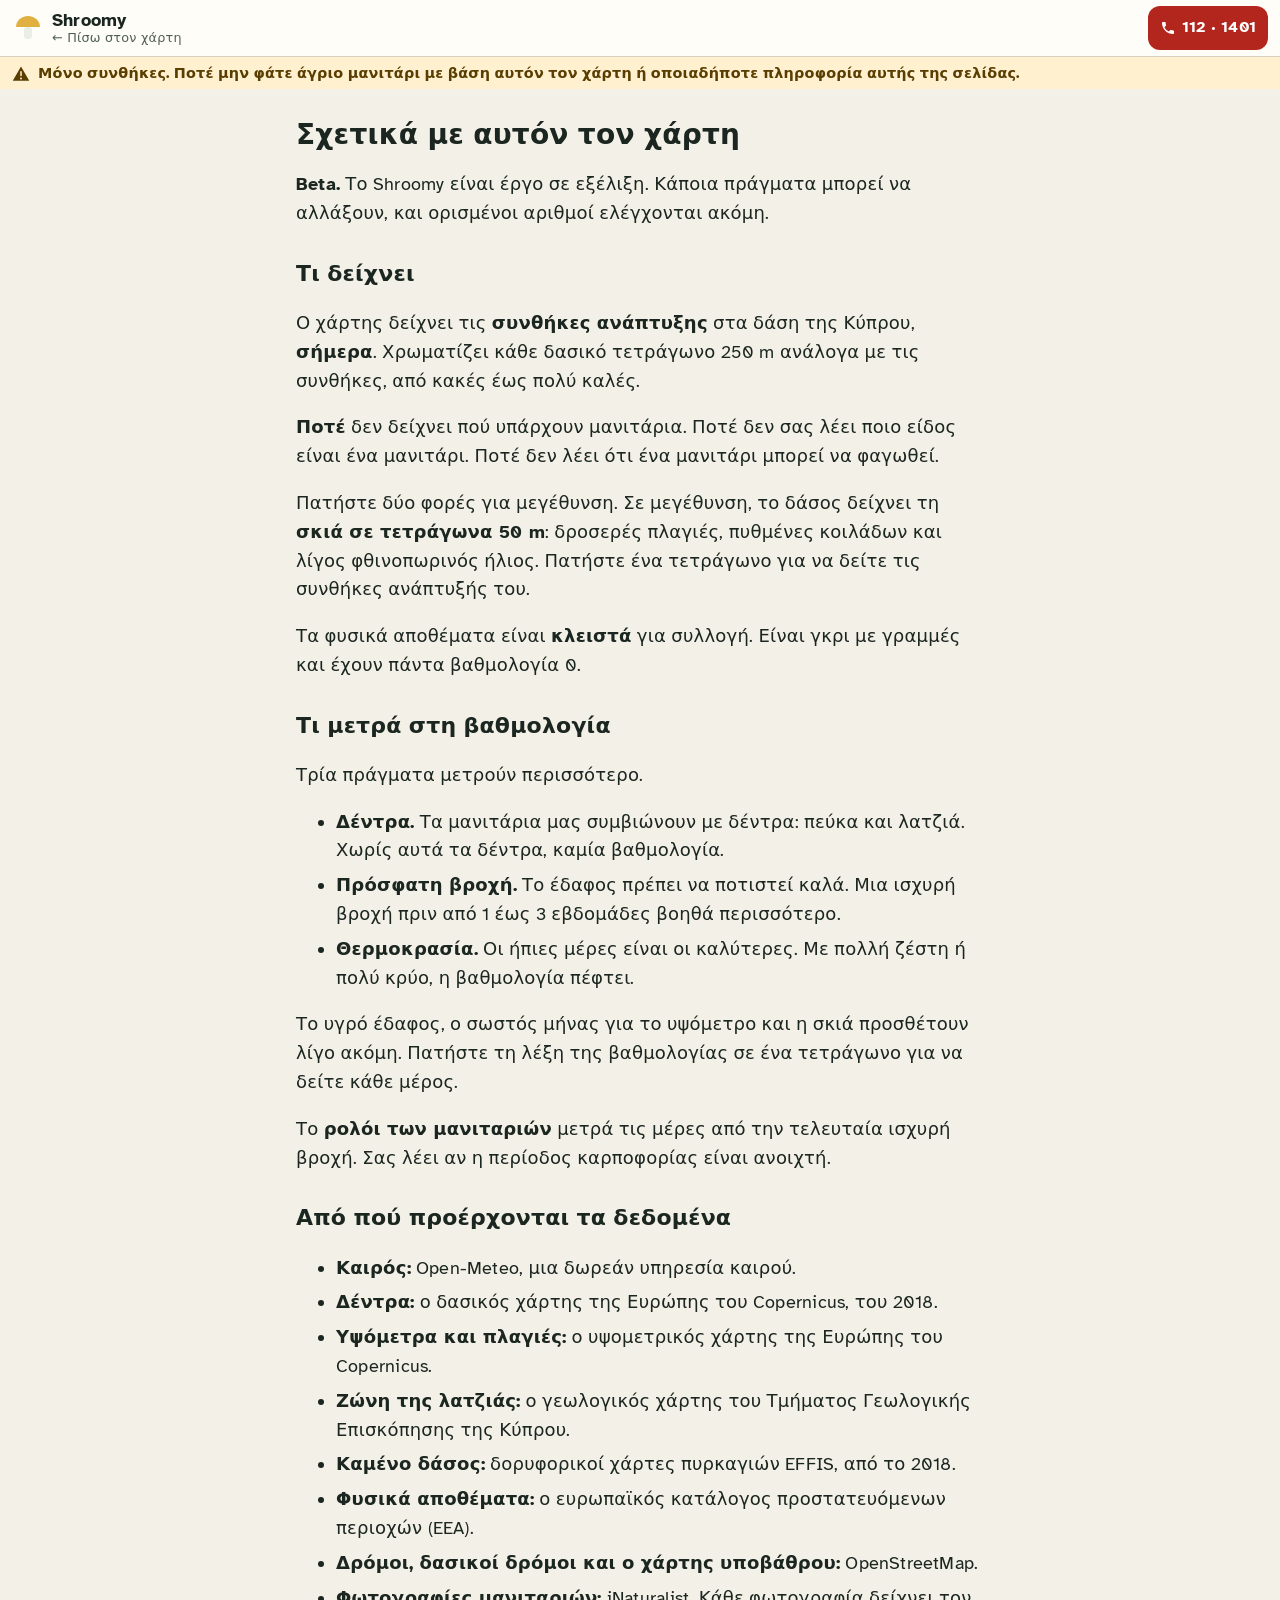
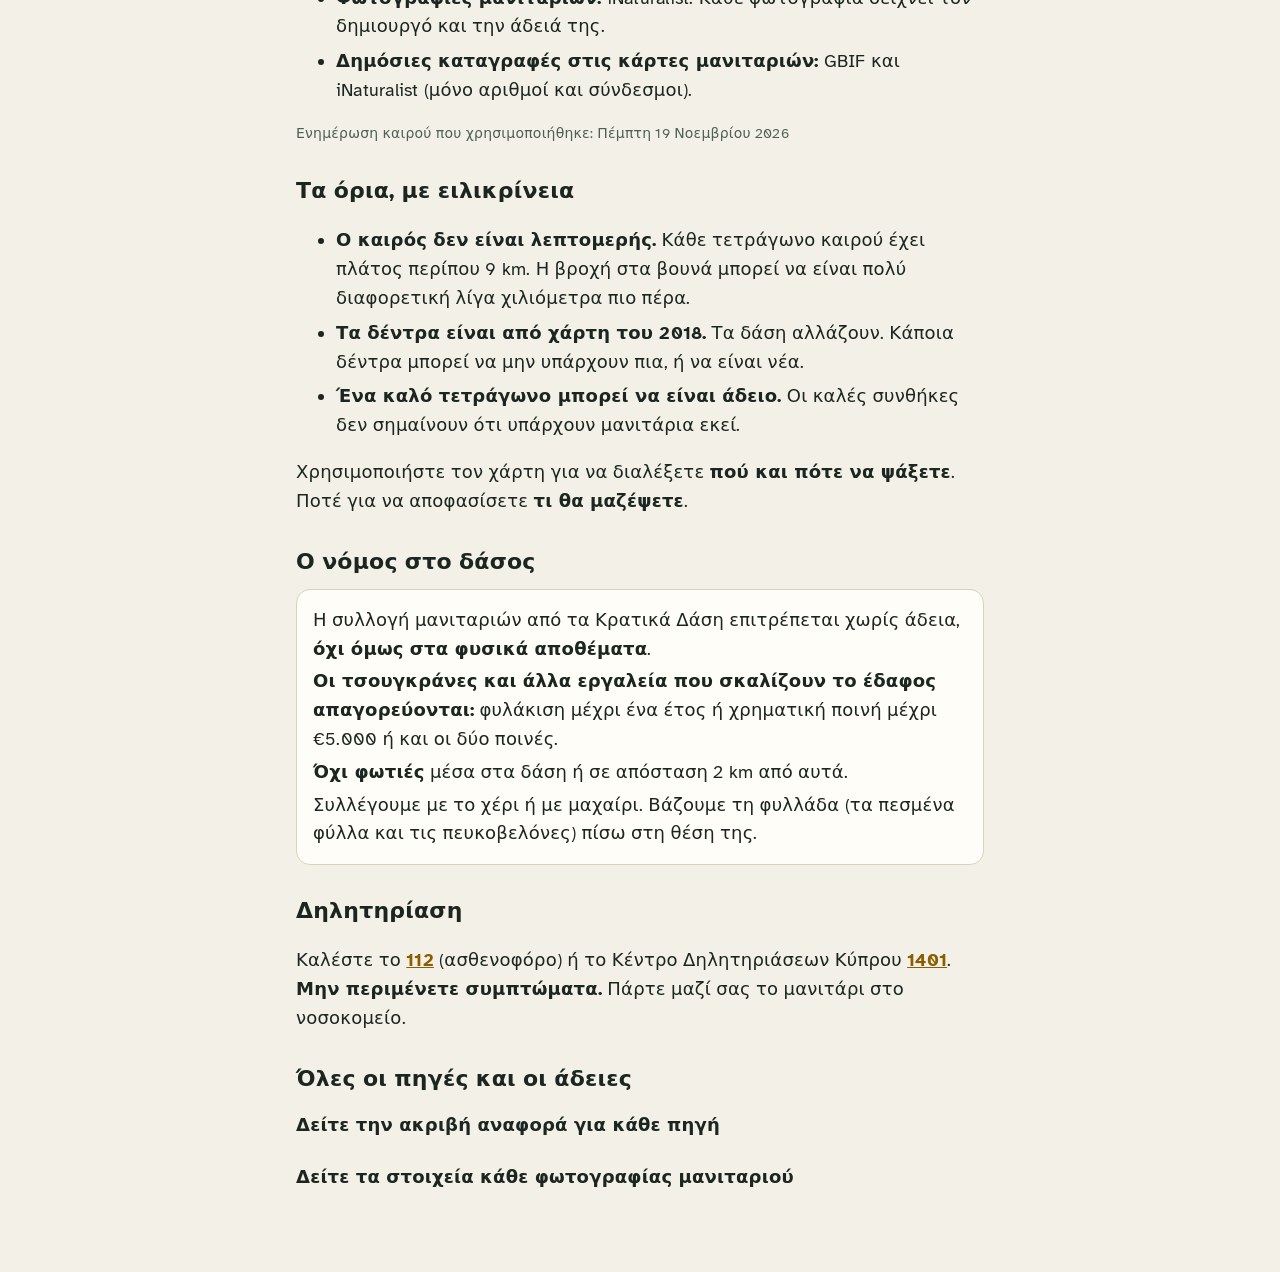
==== commit 8e89ccbd: "Shroomy in Greek: new safety banner wording Co-Authored-By: Claude Fable 5.2 <noreply@anthropic.com>" ====
--- a/about.html
+++ b/about.html
@@ -1,5 +1,5 @@
 <!doctype html> <html lang="el"> <head>
-  <meta name="robots" content="noindex, nofollow" /> <meta charset="utf-8" /> <meta name="viewport" content="width=device-width, initial-scale=1, viewport-fit=cover" /> <meta name="theme-color" content="#14211b" /> <title>Σχετικά · Shroomy</title> <link rel="icon" href="data:image/svg+xml,%3Csvg xmlns='http://www.w3.org/2000/svg' viewBox='0 0 32 32'%3E%3Cpath d='M4 15c0-6 5-11 12-11s12 5 12 11z' fill='%23e0b040'/%3E%3Crect x='12' y='15' width='8' height='12' rx='3' fill='%23e9efe6'/%3E%3C/svg%3E" />   <script type="module" crossorigin src="./assets/about-CRryyq9F.js"></script>
-   <link rel="modulepreload" crossorigin href="./assets/count-RxgXMnB2.js">
+  <meta name="robots" content="noindex, nofollow" /> <meta charset="utf-8" /> <meta name="viewport" content="width=device-width, initial-scale=1, viewport-fit=cover" /> <meta name="theme-color" content="#14211b" /> <title>Σχετικά · Shroomy</title> <link rel="icon" href="data:image/svg+xml,%3Csvg xmlns='http://www.w3.org/2000/svg' viewBox='0 0 32 32'%3E%3Cpath d='M4 15c0-6 5-11 12-11s12 5 12 11z' fill='%23e0b040'/%3E%3Crect x='12' y='15' width='8' height='12' rx='3' fill='%23e9efe6'/%3E%3C/svg%3E" />   <script type="module" crossorigin src="./assets/about-CUs2gubS.js"></script>
+   <link rel="modulepreload" crossorigin href="./assets/count-D58SmAdp.js">
    <link rel="stylesheet" crossorigin href="./assets/count-C1zTn5Wz.css">
- </head> <body> <div class="about-top"> <header class="topbar"> <a class="brand" href="./"> <svg width="32" height="32" viewBox="0 0 32 32" aria-hidden="true"> <path d="M4 15c0-6 5-11 12-11s12 5 12 11z" fill="#e0b040" /> <rect x="12" y="15" width="8" height="12" rx="3" fill="#e9efe6" /> </svg> <span class="brand-text"><span class="brand-name">Shroomy</span> <span class="brand-sub">← Πίσω στον χάρτη</span></span> </a> <button class="sos" type="button" data-emergency aria-haspopup="dialog" aria-label="Έκτακτη ανάγκη δηλητηρίασης: 112 και 1401"> <svg width="16" height="16" viewBox="0 0 24 24" aria-hidden="true"><path fill="currentColor" d="M6.6 10.8a15.1 15.1 0 0 0 6.6 6.6l2.2-2.2c.3-.3.7-.4 1-.2 1.1.4 2.3.6 3.6.6.6 0 1 .4 1 1V20c0 .6-.4 1-1 1A17 17 0 0 1 3 4c0-.6.4-1 1-1h3.5c.6 0 1 .4 1 1 0 1.2.2 2.4.6 3.6.1.3 0 .7-.2 1z"/></svg> <span>112 · 1401</span></button> </header> <div class="safety" role="note"> <svg width="18" height="18" viewBox="0 0 24 24" aria-hidden="true"><path fill="currentColor" d="M12 2 1 21h22L12 2Zm0 6c.6 0 1 .4 1 1v5a1 1 0 1 1-2 0V9c0-.6.4-1 1-1Zm0 11.2a1.3 1.3 0 1 1 0-2.6 1.3 1.3 0 0 1 0 2.6Z"/></svg> <span>Μόνο συνθήκες. Ποτέ μην φάτε άγριο μανιτάρι με βάση αυτόν τον χάρτη, μια εφαρμογή ή το AI.</span> </div> </div> <main class="page"> <h1>Σχετικά με αυτόν τον χάρτη</h1> <p><strong>Beta.</strong> Το Shroomy είναι έργο σε εξέλιξη. Κάποια πράγματα μπορεί να αλλάξουν, και ορισμένοι αριθμοί ελέγχονται ακόμη.</p> <h2>Τι δείχνει</h2> <p>Ο χάρτης δείχνει τις <b>συνθήκες ανάπτυξης</b> στα δάση της Κύπρου, <b>σήμερα</b>. Χρωματίζει κάθε δασικό τετράγωνο 250 m ανάλογα με τις συνθήκες, από κακές έως πολύ καλές.</p> <p><b>Ποτέ</b> δεν δείχνει πού υπάρχουν μανιτάρια. Ποτέ δεν σας λέει ποιο είδος είναι ένα μανιτάρι. Ποτέ δεν λέει ότι ένα μανιτάρι μπορεί να φαγωθεί.</p> <p>Πατήστε δύο φορές για μεγέθυνση. Σε μεγέθυνση, το δάσος δείχνει τη <b>σκιά σε τετράγωνα 50 m</b>: δροσερές πλαγιές, πυθμένες κοιλάδων και λίγος φθινοπωρινός ήλιος. Πατήστε ένα τετράγωνο για να δείτε τις συνθήκες ανάπτυξής του.</p> <p>Τα φυσικά αποθέματα είναι <b>κλειστά</b> για συλλογή. Είναι γκρι με γραμμές και έχουν πάντα βαθμολογία 0.</p> <h2>Τι μετρά στη βαθμολογία</h2> <p>Τρία πράγματα μετρούν περισσότερο.</p> <ul> <li><b>Δέντρα.</b> Τα μανιτάρια μας συμβιώνουν με δέντρα: πεύκα και λατζιά. Χωρίς αυτά τα δέντρα, καμία βαθμολογία.</li> <li><b>Πρόσφατη βροχή.</b> Το έδαφος πρέπει να ποτιστεί καλά. Μια ισχυρή βροχή πριν από 1 έως 3 εβδομάδες βοηθά περισσότερο.</li> <li><b>Θερμοκρασία.</b> Οι ήπιες μέρες είναι οι καλύτερες. Με πολλή ζέστη ή πολύ κρύο, η βαθμολογία πέφτει.</li> </ul> <p>Το υγρό έδαφος, ο σωστός μήνας για το υψόμετρο και η σκιά προσθέτουν λίγο ακόμη. Πατήστε τη λέξη της βαθμολογίας σε ένα τετράγωνο για να δείτε κάθε μέρος.</p> <p>Το <b>ρολόι των μανιταριών</b> μετρά τις μέρες από την τελευταία ισχυρή βροχή. Σας λέει αν η περίοδος καρποφορίας είναι ανοιχτή.</p> <h2>Από πού προέρχονται τα δεδομένα</h2> <ul> <li><b>Καιρός:</b> Open-Meteo, μια δωρεάν υπηρεσία καιρού.</li> <li><b>Δέντρα:</b> ο δασικός χάρτης της Ευρώπης του Copernicus, του 2018.</li> <li><b>Υψόμετρα και πλαγιές:</b> ο υψομετρικός χάρτης της Ευρώπης του Copernicus.</li> <li><b>Ζώνη της λατζιάς:</b> ο γεωλογικός χάρτης του Τμήματος Γεωλογικής Επισκόπησης της Κύπρου.</li> <li><b>Καμένο δάσος:</b> δορυφορικοί χάρτες πυρκαγιών EFFIS, από το 2018.</li> <li><b>Φυσικά αποθέματα:</b> ο ευρωπαϊκός κατάλογος προστατευόμενων περιοχών (EEA).</li> <li><b>Δρόμοι, δασικοί δρόμοι και ο χάρτης υποβάθρου:</b> OpenStreetMap.</li> <li><b>Φωτογραφίες μανιταριών:</b> iNaturalist. Κάθε φωτογραφία δείχνει τον δημιουργό και την άδειά της.</li> <li><b>Δημόσιες καταγραφές στις κάρτες μανιταριών:</b> GBIF και iNaturalist (μόνο αριθμοί και σύνδεσμοι).</li> </ul> <p class="tag">Ενημέρωση καιρού που χρησιμοποιήθηκε: <span id="run">…</span></p> <h2>Τα όρια, με ειλικρίνεια</h2> <ul> <li><b>Ο καιρός δεν είναι λεπτομερής.</b> Κάθε τετράγωνο καιρού έχει πλάτος περίπου 9 km. Η βροχή στα βουνά μπορεί να είναι πολύ διαφορετική λίγα χιλιόμετρα πιο πέρα.</li> <li><b>Τα δέντρα είναι από χάρτη του 2018.</b> Τα δάση αλλάζουν. Κάποια δέντρα μπορεί να μην υπάρχουν πια, ή να είναι νέα.</li> <li><b>Ένα καλό τετράγωνο μπορεί να είναι άδειο.</b> Οι καλές συνθήκες δεν σημαίνουν ότι υπάρχουν μανιτάρια εκεί.</li> </ul> <p>Χρησιμοποιήστε τον χάρτη για να διαλέξετε <b>πού και πότε να ψάξετε</b>. Ποτέ για να αποφασίσετε <b>τι θα μαζέψετε</b>.</p> <h2>Ο νόμος στο δάσος</h2> <div class="card"> <p>Η συλλογή μανιταριών από τα Κρατικά Δάση επιτρέπεται χωρίς άδεια, <b>όχι όμως στα φυσικά αποθέματα</b>.</p> <p><b>Οι τσουγκράνες και άλλα εργαλεία που σκαλίζουν το έδαφος απαγορεύονται:</b> φυλάκιση μέχρι ένα έτος ή χρηματική ποινή μέχρι €5.000 ή και οι δύο ποινές.</p> <p><b>Όχι φωτιές</b> μέσα στα δάση ή σε απόσταση 2 km από αυτά.</p> <p>Συλλέγουμε με το χέρι ή με μαχαίρι. Βάζουμε τη φυλλάδα (τα πεσμένα φύλλα και τις πευκοβελόνες) πίσω στη θέση της.</p> </div> <h2>Δηλητηρίαση</h2> <p>Καλέστε το <a href="tel:112"><b>112</b></a> (ασθενοφόρο) ή το Κέντρο Δηλητηριάσεων Κύπρου <a href="tel:1401"><b>1401</b></a>. <b>Μην περιμένετε συμπτώματα.</b> Πάρτε μαζί σας το μανιτάρι στο νοσοκομείο.</p> <section id="counting" hidden> <h2>Μέτρηση επισκέψεων</h2> <p>Το Shroomy μετρά τις επισκέψεις, για να βλέπουμε ποια κομμάτια του χρησιμοποιούνται. Είναι beta, και αυτό μας βοηθά να το διορθώνουμε.</p> <ul> <li><b>Χωρίς cookies.</b> Τίποτα δεν αποθηκεύεται στο τηλέφωνό σας.</li> <li><b>Ποτέ το μέρος που κοιτάζετε.</b> Ούτε το τετράγωνο που πατάτε, ούτε η θέση σας.</li> <li><b>Τι μετριέται:</b> η σελίδα, το κουμπί που πατάτε, το μέγεθος της οθόνης σας και η ιστοσελίδα από την οποία ήρθατε.</li> <li><b>Το «Do Not Track» γίνεται σεβαστό.</b> Αν το πρόγραμμα περιήγησής σας ζητά να μη μετριέστε, δεν στέλνεται τίποτα.</li> </ul> <p class="tag">Ο μετρητής είναι το <a href="https://www.goatcounter.com" target="_blank" rel="noopener">GoatCounter</a>. Δεν κρατά τη διεύθυνση IP σας.</p> </section> <h2>Όλες οι πηγές και οι άδειες</h2> <details> <summary>Δείτε την ακριβή αναφορά για κάθε πηγή</summary> <div id="credits"><p>Φορτώνει…</p></div> </details> <details id="photos"> <summary>Δείτε τα στοιχεία κάθε φωτογραφίας μανιταριού</summary> <p>Χρησιμοποιούμε μόνο φωτογραφίες με άδεια CC0, CC BY, CC BY-SA ή CC BY-NC.</p> <ul id="photo-credits" class="credits"><li>Φορτώνει…</li></ul> </details> </main>  </body> </html> + </head> <body> <div class="about-top"> <header class="topbar"> <a class="brand" href="./"> <svg width="32" height="32" viewBox="0 0 32 32" aria-hidden="true"> <path d="M4 15c0-6 5-11 12-11s12 5 12 11z" fill="#e0b040" /> <rect x="12" y="15" width="8" height="12" rx="3" fill="#e9efe6" /> </svg> <span class="brand-text"><span class="brand-name">Shroomy</span> <span class="brand-sub">← Πίσω στον χάρτη</span></span> </a> <button class="sos" type="button" data-emergency aria-haspopup="dialog" aria-label="Έκτακτη ανάγκη δηλητηρίασης: 112 και 1401"> <svg width="16" height="16" viewBox="0 0 24 24" aria-hidden="true"><path fill="currentColor" d="M6.6 10.8a15.1 15.1 0 0 0 6.6 6.6l2.2-2.2c.3-.3.7-.4 1-.2 1.1.4 2.3.6 3.6.6.6 0 1 .4 1 1V20c0 .6-.4 1-1 1A17 17 0 0 1 3 4c0-.6.4-1 1-1h3.5c.6 0 1 .4 1 1 0 1.2.2 2.4.6 3.6.1.3 0 .7-.2 1z"/></svg> <span>112 · 1401</span></button> </header> <div class="safety" role="note"> <svg width="18" height="18" viewBox="0 0 24 24" aria-hidden="true"><path fill="currentColor" d="M12 2 1 21h22L12 2Zm0 6c.6 0 1 .4 1 1v5a1 1 0 1 1-2 0V9c0-.6.4-1 1-1Zm0 11.2a1.3 1.3 0 1 1 0-2.6 1.3 1.3 0 0 1 0 2.6Z"/></svg> <span>Μόνο συνθήκες. Ποτέ μην φάτε άγριο μανιτάρι με βάση αυτόν τον χάρτη ή οποιαδήποτε πληροφορία αυτής της σελίδας.</span> </div> </div> <main class="page"> <h1>Σχετικά με αυτόν τον χάρτη</h1> <p><strong>Beta.</strong> Το Shroomy είναι έργο σε εξέλιξη. Κάποια πράγματα μπορεί να αλλάξουν, και ορισμένοι αριθμοί ελέγχονται ακόμη.</p> <h2>Τι δείχνει</h2> <p>Ο χάρτης δείχνει τις <b>συνθήκες ανάπτυξης</b> στα δάση της Κύπρου, <b>σήμερα</b>. Χρωματίζει κάθε δασικό τετράγωνο 250 m ανάλογα με τις συνθήκες, από κακές έως πολύ καλές.</p> <p><b>Ποτέ</b> δεν δείχνει πού υπάρχουν μανιτάρια. Ποτέ δεν σας λέει ποιο είδος είναι ένα μανιτάρι. Ποτέ δεν λέει ότι ένα μανιτάρι μπορεί να φαγωθεί.</p> <p>Πατήστε δύο φορές για μεγέθυνση. Σε μεγέθυνση, το δάσος δείχνει τη <b>σκιά σε τετράγωνα 50 m</b>: δροσερές πλαγιές, πυθμένες κοιλάδων και λίγος φθινοπωρινός ήλιος. Πατήστε ένα τετράγωνο για να δείτε τις συνθήκες ανάπτυξής του.</p> <p>Τα φυσικά αποθέματα είναι <b>κλειστά</b> για συλλογή. Είναι γκρι με γραμμές και έχουν πάντα βαθμολογία 0.</p> <h2>Τι μετρά στη βαθμολογία</h2> <p>Τρία πράγματα μετρούν περισσότερο.</p> <ul> <li><b>Δέντρα.</b> Τα μανιτάρια μας συμβιώνουν με δέντρα: πεύκα και λατζιά. Χωρίς αυτά τα δέντρα, καμία βαθμολογία.</li> <li><b>Πρόσφατη βροχή.</b> Το έδαφος πρέπει να ποτιστεί καλά. Μια ισχυρή βροχή πριν από 1 έως 3 εβδομάδες βοηθά περισσότερο.</li> <li><b>Θερμοκρασία.</b> Οι ήπιες μέρες είναι οι καλύτερες. Με πολλή ζέστη ή πολύ κρύο, η βαθμολογία πέφτει.</li> </ul> <p>Το υγρό έδαφος, ο σωστός μήνας για το υψόμετρο και η σκιά προσθέτουν λίγο ακόμη. Πατήστε τη λέξη της βαθμολογίας σε ένα τετράγωνο για να δείτε κάθε μέρος.</p> <p>Το <b>ρολόι των μανιταριών</b> μετρά τις μέρες από την τελευταία ισχυρή βροχή. Σας λέει αν η περίοδος καρποφορίας είναι ανοιχτή.</p> <h2>Από πού προέρχονται τα δεδομένα</h2> <ul> <li><b>Καιρός:</b> Open-Meteo, μια δωρεάν υπηρεσία καιρού.</li> <li><b>Δέντρα:</b> ο δασικός χάρτης της Ευρώπης του Copernicus, του 2018.</li> <li><b>Υψόμετρα και πλαγιές:</b> ο υψομετρικός χάρτης της Ευρώπης του Copernicus.</li> <li><b>Ζώνη της λατζιάς:</b> ο γεωλογικός χάρτης του Τμήματος Γεωλογικής Επισκόπησης της Κύπρου.</li> <li><b>Καμένο δάσος:</b> δορυφορικοί χάρτες πυρκαγιών EFFIS, από το 2018.</li> <li><b>Φυσικά αποθέματα:</b> ο ευρωπαϊκός κατάλογος προστατευόμενων περιοχών (EEA).</li> <li><b>Δρόμοι, δασικοί δρόμοι και ο χάρτης υποβάθρου:</b> OpenStreetMap.</li> <li><b>Φωτογραφίες μανιταριών:</b> iNaturalist. Κάθε φωτογραφία δείχνει τον δημιουργό και την άδειά της.</li> <li><b>Δημόσιες καταγραφές στις κάρτες μανιταριών:</b> GBIF και iNaturalist (μόνο αριθμοί και σύνδεσμοι).</li> </ul> <p class="tag">Ενημέρωση καιρού που χρησιμοποιήθηκε: <span id="run">…</span></p> <h2>Τα όρια, με ειλικρίνεια</h2> <ul> <li><b>Ο καιρός δεν είναι λεπτομερής.</b> Κάθε τετράγωνο καιρού έχει πλάτος περίπου 9 km. Η βροχή στα βουνά μπορεί να είναι πολύ διαφορετική λίγα χιλιόμετρα πιο πέρα.</li> <li><b>Τα δέντρα είναι από χάρτη του 2018.</b> Τα δάση αλλάζουν. Κάποια δέντρα μπορεί να μην υπάρχουν πια, ή να είναι νέα.</li> <li><b>Ένα καλό τετράγωνο μπορεί να είναι άδειο.</b> Οι καλές συνθήκες δεν σημαίνουν ότι υπάρχουν μανιτάρια εκεί.</li> </ul> <p>Χρησιμοποιήστε τον χάρτη για να διαλέξετε <b>πού και πότε να ψάξετε</b>. Ποτέ για να αποφασίσετε <b>τι θα μαζέψετε</b>.</p> <h2>Ο νόμος στο δάσος</h2> <div class="card"> <p>Η συλλογή μανιταριών από τα Κρατικά Δάση επιτρέπεται χωρίς άδεια, <b>όχι όμως στα φυσικά αποθέματα</b>.</p> <p><b>Οι τσουγκράνες και άλλα εργαλεία που σκαλίζουν το έδαφος απαγορεύονται:</b> φυλάκιση μέχρι ένα έτος ή χρηματική ποινή μέχρι €5.000 ή και οι δύο ποινές.</p> <p><b>Όχι φωτιές</b> μέσα στα δάση ή σε απόσταση 2 km από αυτά.</p> <p>Συλλέγουμε με το χέρι ή με μαχαίρι. Βάζουμε τη φυλλάδα (τα πεσμένα φύλλα και τις πευκοβελόνες) πίσω στη θέση της.</p> </div> <h2>Δηλητηρίαση</h2> <p>Καλέστε το <a href="tel:112"><b>112</b></a> (ασθενοφόρο) ή το Κέντρο Δηλητηριάσεων Κύπρου <a href="tel:1401"><b>1401</b></a>. <b>Μην περιμένετε συμπτώματα.</b> Πάρτε μαζί σας το μανιτάρι στο νοσοκομείο.</p> <section id="counting" hidden> <h2>Μέτρηση επισκέψεων</h2> <p>Το Shroomy μετρά τις επισκέψεις, για να βλέπουμε ποια κομμάτια του χρησιμοποιούνται. Είναι beta, και αυτό μας βοηθά να το διορθώνουμε.</p> <ul> <li><b>Χωρίς cookies.</b> Τίποτα δεν αποθηκεύεται στο τηλέφωνό σας.</li> <li><b>Ποτέ το μέρος που κοιτάζετε.</b> Ούτε το τετράγωνο που πατάτε, ούτε η θέση σας.</li> <li><b>Τι μετριέται:</b> η σελίδα, το κουμπί που πατάτε, το μέγεθος της οθόνης σας και η ιστοσελίδα από την οποία ήρθατε.</li> <li><b>Το «Do Not Track» γίνεται σεβαστό.</b> Αν το πρόγραμμα περιήγησής σας ζητά να μη μετριέστε, δεν στέλνεται τίποτα.</li> </ul> <p class="tag">Ο μετρητής είναι το <a href="https://www.goatcounter.com" target="_blank" rel="noopener">GoatCounter</a>. Δεν κρατά τη διεύθυνση IP σας.</p> </section> <h2>Όλες οι πηγές και οι άδειες</h2> <details> <summary>Δείτε την ακριβή αναφορά για κάθε πηγή</summary> <div id="credits"><p>Φορτώνει…</p></div> </details> <details id="photos"> <summary>Δείτε τα στοιχεία κάθε φωτογραφίας μανιταριού</summary> <p>Χρησιμοποιούμε μόνο φωτογραφίες με άδεια CC0, CC BY, CC BY-SA ή CC BY-NC.</p> <ul id="photo-credits" class="credits"><li>Φορτώνει…</li></ul> </details> </main>  </body> </html> 
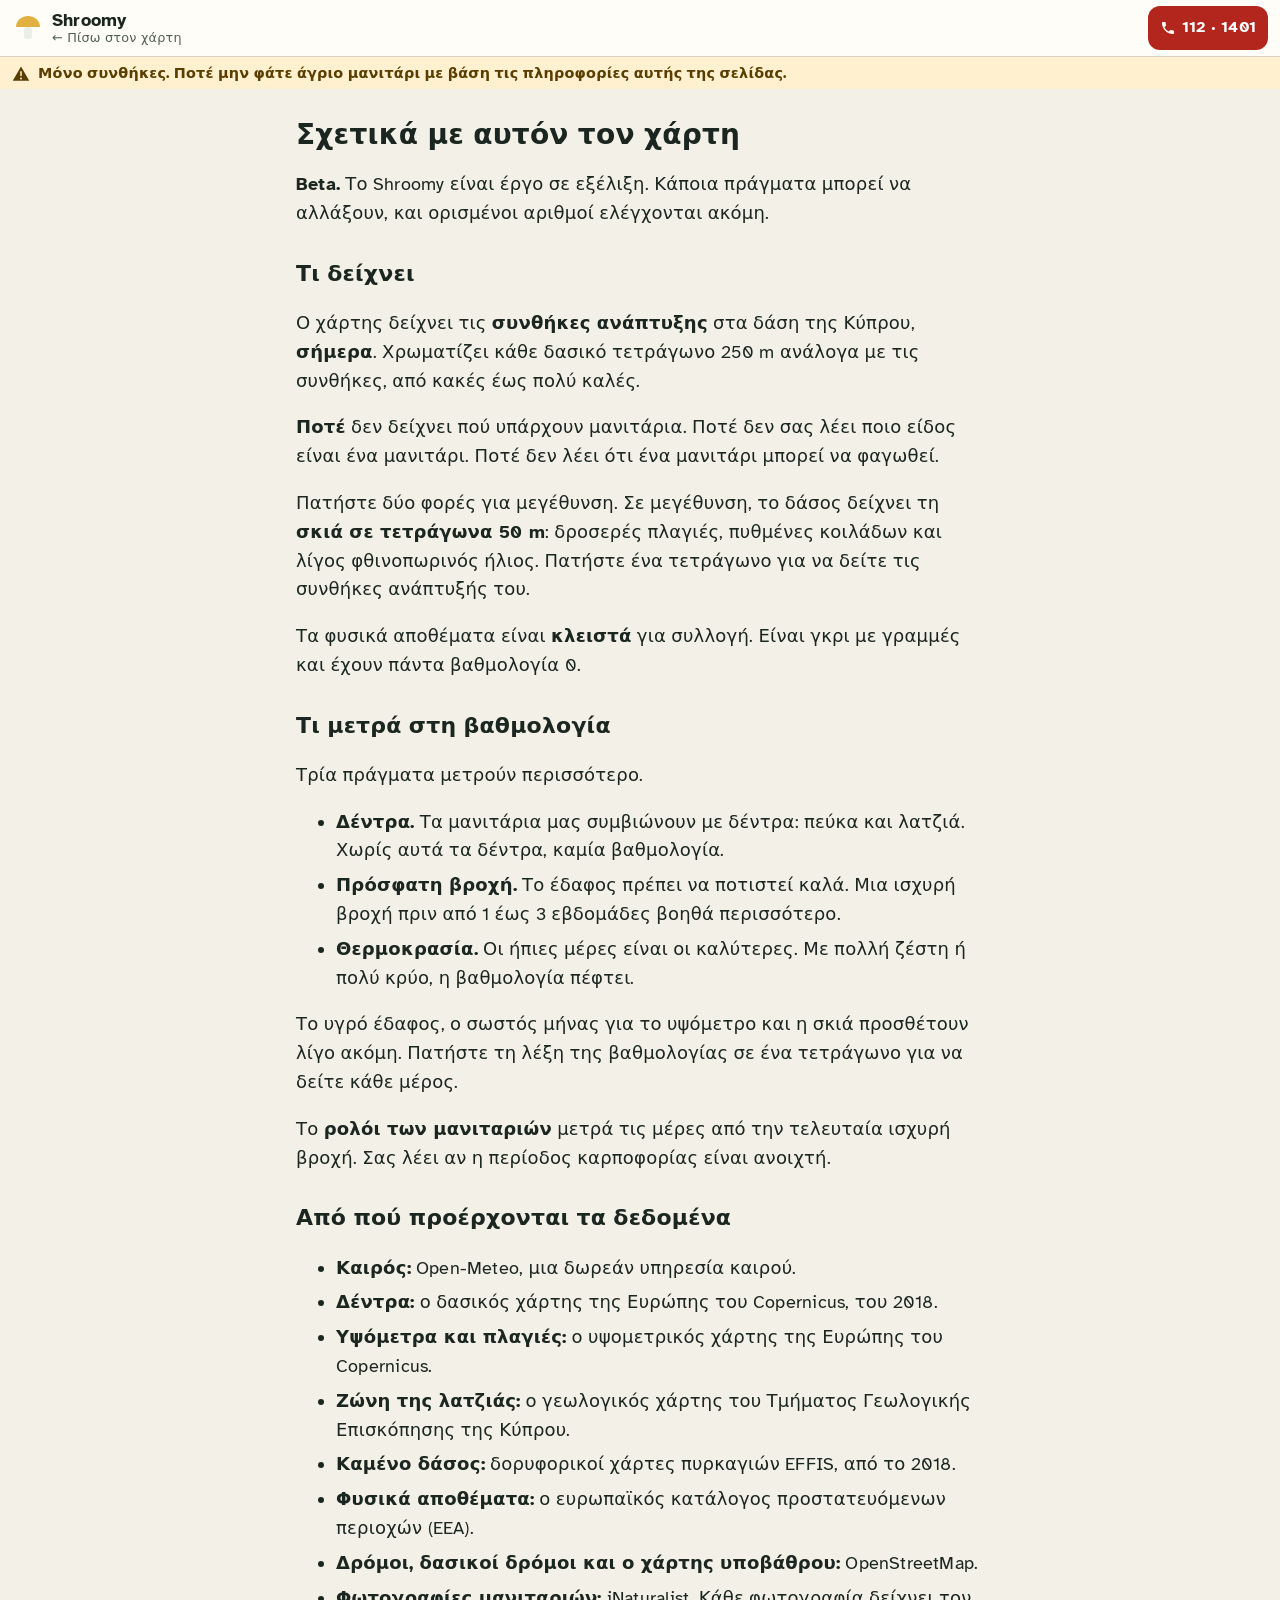
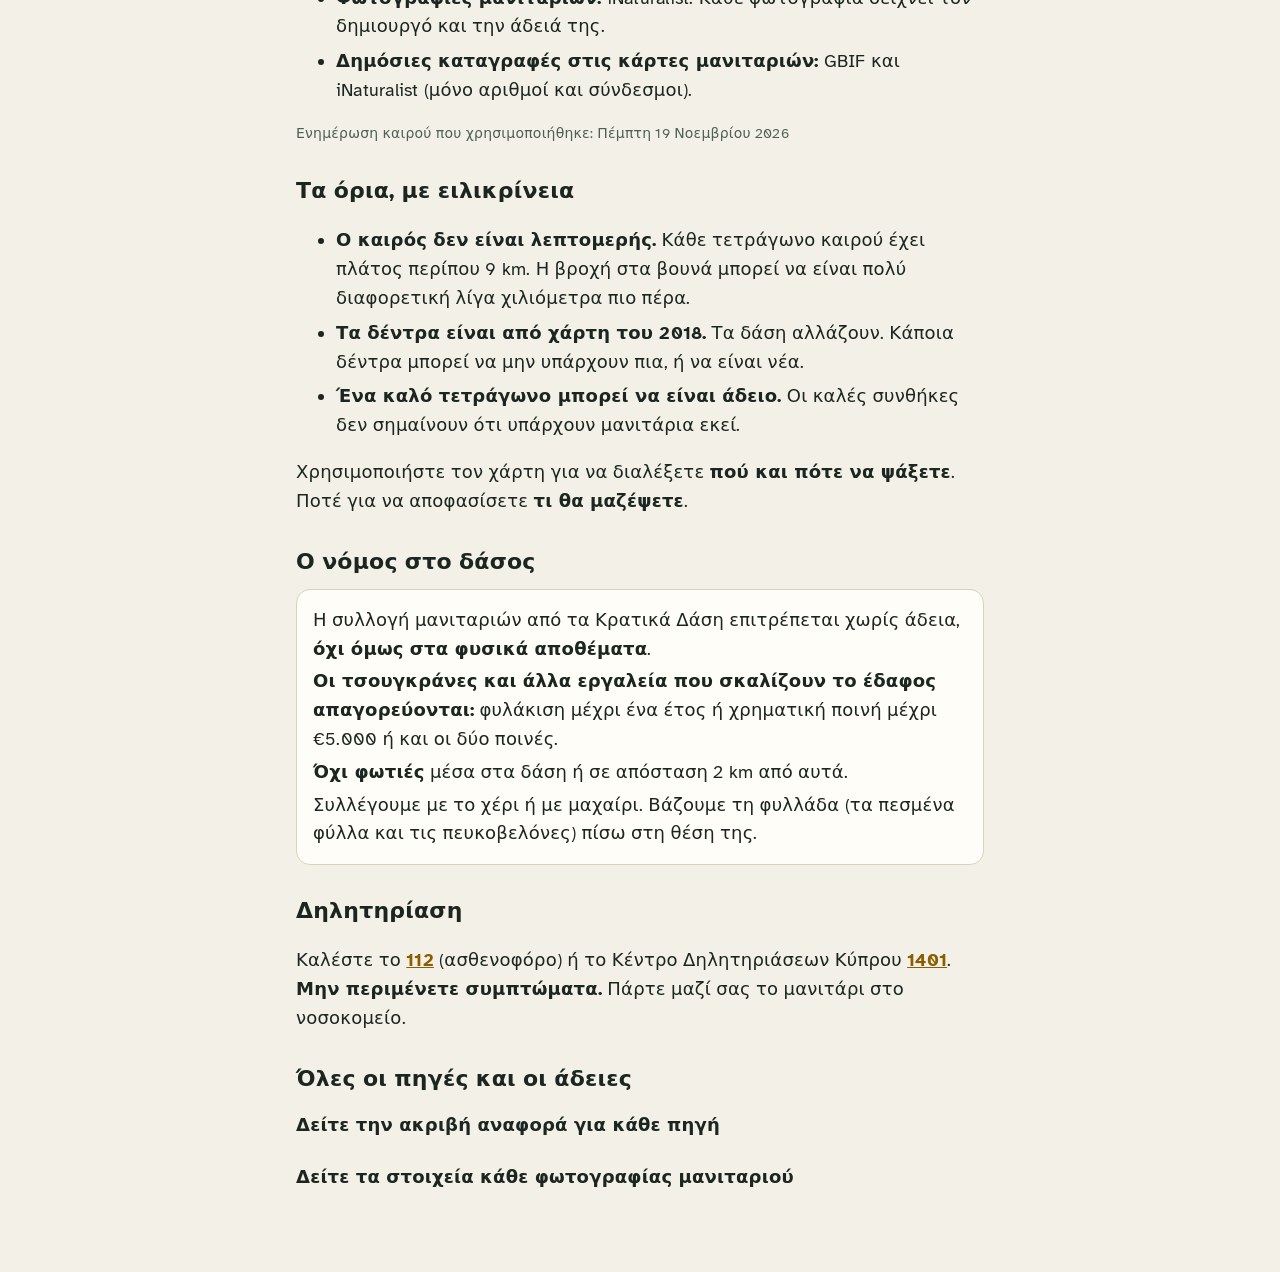
==== commit 5176ed2d: "Shroomy in Greek: shorter safety banner Co-Authored-By: Claude Fable 5.2 <noreply@anthropic.com>" ====
--- a/about.html
+++ b/about.html
@@ -1,5 +1,5 @@
 <!doctype html> <html lang="el"> <head>
-  <meta name="robots" content="noindex, nofollow" /> <meta charset="utf-8" /> <meta name="viewport" content="width=device-width, initial-scale=1, viewport-fit=cover" /> <meta name="theme-color" content="#14211b" /> <title>Σχετικά · Shroomy</title> <link rel="icon" href="data:image/svg+xml,%3Csvg xmlns='http://www.w3.org/2000/svg' viewBox='0 0 32 32'%3E%3Cpath d='M4 15c0-6 5-11 12-11s12 5 12 11z' fill='%23e0b040'/%3E%3Crect x='12' y='15' width='8' height='12' rx='3' fill='%23e9efe6'/%3E%3C/svg%3E" />   <script type="module" crossorigin src="./assets/about-CUs2gubS.js"></script>
-   <link rel="modulepreload" crossorigin href="./assets/count-D58SmAdp.js">
+  <meta name="robots" content="noindex, nofollow" /> <meta charset="utf-8" /> <meta name="viewport" content="width=device-width, initial-scale=1, viewport-fit=cover" /> <meta name="theme-color" content="#14211b" /> <title>Σχετικά · Shroomy</title> <link rel="icon" href="data:image/svg+xml,%3Csvg xmlns='http://www.w3.org/2000/svg' viewBox='0 0 32 32'%3E%3Cpath d='M4 15c0-6 5-11 12-11s12 5 12 11z' fill='%23e0b040'/%3E%3Crect x='12' y='15' width='8' height='12' rx='3' fill='%23e9efe6'/%3E%3C/svg%3E" />   <script type="module" crossorigin src="./assets/about-B_t-kwwJ.js"></script>
+   <link rel="modulepreload" crossorigin href="./assets/count-B_B_yHWd.js">
    <link rel="stylesheet" crossorigin href="./assets/count-C1zTn5Wz.css">
- </head> <body> <div class="about-top"> <header class="topbar"> <a class="brand" href="./"> <svg width="32" height="32" viewBox="0 0 32 32" aria-hidden="true"> <path d="M4 15c0-6 5-11 12-11s12 5 12 11z" fill="#e0b040" /> <rect x="12" y="15" width="8" height="12" rx="3" fill="#e9efe6" /> </svg> <span class="brand-text"><span class="brand-name">Shroomy</span> <span class="brand-sub">← Πίσω στον χάρτη</span></span> </a> <button class="sos" type="button" data-emergency aria-haspopup="dialog" aria-label="Έκτακτη ανάγκη δηλητηρίασης: 112 και 1401"> <svg width="16" height="16" viewBox="0 0 24 24" aria-hidden="true"><path fill="currentColor" d="M6.6 10.8a15.1 15.1 0 0 0 6.6 6.6l2.2-2.2c.3-.3.7-.4 1-.2 1.1.4 2.3.6 3.6.6.6 0 1 .4 1 1V20c0 .6-.4 1-1 1A17 17 0 0 1 3 4c0-.6.4-1 1-1h3.5c.6 0 1 .4 1 1 0 1.2.2 2.4.6 3.6.1.3 0 .7-.2 1z"/></svg> <span>112 · 1401</span></button> </header> <div class="safety" role="note"> <svg width="18" height="18" viewBox="0 0 24 24" aria-hidden="true"><path fill="currentColor" d="M12 2 1 21h22L12 2Zm0 6c.6 0 1 .4 1 1v5a1 1 0 1 1-2 0V9c0-.6.4-1 1-1Zm0 11.2a1.3 1.3 0 1 1 0-2.6 1.3 1.3 0 0 1 0 2.6Z"/></svg> <span>Μόνο συνθήκες. Ποτέ μην φάτε άγριο μανιτάρι με βάση αυτόν τον χάρτη ή οποιαδήποτε πληροφορία αυτής της σελίδας.</span> </div> </div> <main class="page"> <h1>Σχετικά με αυτόν τον χάρτη</h1> <p><strong>Beta.</strong> Το Shroomy είναι έργο σε εξέλιξη. Κάποια πράγματα μπορεί να αλλάξουν, και ορισμένοι αριθμοί ελέγχονται ακόμη.</p> <h2>Τι δείχνει</h2> <p>Ο χάρτης δείχνει τις <b>συνθήκες ανάπτυξης</b> στα δάση της Κύπρου, <b>σήμερα</b>. Χρωματίζει κάθε δασικό τετράγωνο 250 m ανάλογα με τις συνθήκες, από κακές έως πολύ καλές.</p> <p><b>Ποτέ</b> δεν δείχνει πού υπάρχουν μανιτάρια. Ποτέ δεν σας λέει ποιο είδος είναι ένα μανιτάρι. Ποτέ δεν λέει ότι ένα μανιτάρι μπορεί να φαγωθεί.</p> <p>Πατήστε δύο φορές για μεγέθυνση. Σε μεγέθυνση, το δάσος δείχνει τη <b>σκιά σε τετράγωνα 50 m</b>: δροσερές πλαγιές, πυθμένες κοιλάδων και λίγος φθινοπωρινός ήλιος. Πατήστε ένα τετράγωνο για να δείτε τις συνθήκες ανάπτυξής του.</p> <p>Τα φυσικά αποθέματα είναι <b>κλειστά</b> για συλλογή. Είναι γκρι με γραμμές και έχουν πάντα βαθμολογία 0.</p> <h2>Τι μετρά στη βαθμολογία</h2> <p>Τρία πράγματα μετρούν περισσότερο.</p> <ul> <li><b>Δέντρα.</b> Τα μανιτάρια μας συμβιώνουν με δέντρα: πεύκα και λατζιά. Χωρίς αυτά τα δέντρα, καμία βαθμολογία.</li> <li><b>Πρόσφατη βροχή.</b> Το έδαφος πρέπει να ποτιστεί καλά. Μια ισχυρή βροχή πριν από 1 έως 3 εβδομάδες βοηθά περισσότερο.</li> <li><b>Θερμοκρασία.</b> Οι ήπιες μέρες είναι οι καλύτερες. Με πολλή ζέστη ή πολύ κρύο, η βαθμολογία πέφτει.</li> </ul> <p>Το υγρό έδαφος, ο σωστός μήνας για το υψόμετρο και η σκιά προσθέτουν λίγο ακόμη. Πατήστε τη λέξη της βαθμολογίας σε ένα τετράγωνο για να δείτε κάθε μέρος.</p> <p>Το <b>ρολόι των μανιταριών</b> μετρά τις μέρες από την τελευταία ισχυρή βροχή. Σας λέει αν η περίοδος καρποφορίας είναι ανοιχτή.</p> <h2>Από πού προέρχονται τα δεδομένα</h2> <ul> <li><b>Καιρός:</b> Open-Meteo, μια δωρεάν υπηρεσία καιρού.</li> <li><b>Δέντρα:</b> ο δασικός χάρτης της Ευρώπης του Copernicus, του 2018.</li> <li><b>Υψόμετρα και πλαγιές:</b> ο υψομετρικός χάρτης της Ευρώπης του Copernicus.</li> <li><b>Ζώνη της λατζιάς:</b> ο γεωλογικός χάρτης του Τμήματος Γεωλογικής Επισκόπησης της Κύπρου.</li> <li><b>Καμένο δάσος:</b> δορυφορικοί χάρτες πυρκαγιών EFFIS, από το 2018.</li> <li><b>Φυσικά αποθέματα:</b> ο ευρωπαϊκός κατάλογος προστατευόμενων περιοχών (EEA).</li> <li><b>Δρόμοι, δασικοί δρόμοι και ο χάρτης υποβάθρου:</b> OpenStreetMap.</li> <li><b>Φωτογραφίες μανιταριών:</b> iNaturalist. Κάθε φωτογραφία δείχνει τον δημιουργό και την άδειά της.</li> <li><b>Δημόσιες καταγραφές στις κάρτες μανιταριών:</b> GBIF και iNaturalist (μόνο αριθμοί και σύνδεσμοι).</li> </ul> <p class="tag">Ενημέρωση καιρού που χρησιμοποιήθηκε: <span id="run">…</span></p> <h2>Τα όρια, με ειλικρίνεια</h2> <ul> <li><b>Ο καιρός δεν είναι λεπτομερής.</b> Κάθε τετράγωνο καιρού έχει πλάτος περίπου 9 km. Η βροχή στα βουνά μπορεί να είναι πολύ διαφορετική λίγα χιλιόμετρα πιο πέρα.</li> <li><b>Τα δέντρα είναι από χάρτη του 2018.</b> Τα δάση αλλάζουν. Κάποια δέντρα μπορεί να μην υπάρχουν πια, ή να είναι νέα.</li> <li><b>Ένα καλό τετράγωνο μπορεί να είναι άδειο.</b> Οι καλές συνθήκες δεν σημαίνουν ότι υπάρχουν μανιτάρια εκεί.</li> </ul> <p>Χρησιμοποιήστε τον χάρτη για να διαλέξετε <b>πού και πότε να ψάξετε</b>. Ποτέ για να αποφασίσετε <b>τι θα μαζέψετε</b>.</p> <h2>Ο νόμος στο δάσος</h2> <div class="card"> <p>Η συλλογή μανιταριών από τα Κρατικά Δάση επιτρέπεται χωρίς άδεια, <b>όχι όμως στα φυσικά αποθέματα</b>.</p> <p><b>Οι τσουγκράνες και άλλα εργαλεία που σκαλίζουν το έδαφος απαγορεύονται:</b> φυλάκιση μέχρι ένα έτος ή χρηματική ποινή μέχρι €5.000 ή και οι δύο ποινές.</p> <p><b>Όχι φωτιές</b> μέσα στα δάση ή σε απόσταση 2 km από αυτά.</p> <p>Συλλέγουμε με το χέρι ή με μαχαίρι. Βάζουμε τη φυλλάδα (τα πεσμένα φύλλα και τις πευκοβελόνες) πίσω στη θέση της.</p> </div> <h2>Δηλητηρίαση</h2> <p>Καλέστε το <a href="tel:112"><b>112</b></a> (ασθενοφόρο) ή το Κέντρο Δηλητηριάσεων Κύπρου <a href="tel:1401"><b>1401</b></a>. <b>Μην περιμένετε συμπτώματα.</b> Πάρτε μαζί σας το μανιτάρι στο νοσοκομείο.</p> <section id="counting" hidden> <h2>Μέτρηση επισκέψεων</h2> <p>Το Shroomy μετρά τις επισκέψεις, για να βλέπουμε ποια κομμάτια του χρησιμοποιούνται. Είναι beta, και αυτό μας βοηθά να το διορθώνουμε.</p> <ul> <li><b>Χωρίς cookies.</b> Τίποτα δεν αποθηκεύεται στο τηλέφωνό σας.</li> <li><b>Ποτέ το μέρος που κοιτάζετε.</b> Ούτε το τετράγωνο που πατάτε, ούτε η θέση σας.</li> <li><b>Τι μετριέται:</b> η σελίδα, το κουμπί που πατάτε, το μέγεθος της οθόνης σας και η ιστοσελίδα από την οποία ήρθατε.</li> <li><b>Το «Do Not Track» γίνεται σεβαστό.</b> Αν το πρόγραμμα περιήγησής σας ζητά να μη μετριέστε, δεν στέλνεται τίποτα.</li> </ul> <p class="tag">Ο μετρητής είναι το <a href="https://www.goatcounter.com" target="_blank" rel="noopener">GoatCounter</a>. Δεν κρατά τη διεύθυνση IP σας.</p> </section> <h2>Όλες οι πηγές και οι άδειες</h2> <details> <summary>Δείτε την ακριβή αναφορά για κάθε πηγή</summary> <div id="credits"><p>Φορτώνει…</p></div> </details> <details id="photos"> <summary>Δείτε τα στοιχεία κάθε φωτογραφίας μανιταριού</summary> <p>Χρησιμοποιούμε μόνο φωτογραφίες με άδεια CC0, CC BY, CC BY-SA ή CC BY-NC.</p> <ul id="photo-credits" class="credits"><li>Φορτώνει…</li></ul> </details> </main>  </body> </html> + </head> <body> <div class="about-top"> <header class="topbar"> <a class="brand" href="./"> <svg width="32" height="32" viewBox="0 0 32 32" aria-hidden="true"> <path d="M4 15c0-6 5-11 12-11s12 5 12 11z" fill="#e0b040" /> <rect x="12" y="15" width="8" height="12" rx="3" fill="#e9efe6" /> </svg> <span class="brand-text"><span class="brand-name">Shroomy</span> <span class="brand-sub">← Πίσω στον χάρτη</span></span> </a> <button class="sos" type="button" data-emergency aria-haspopup="dialog" aria-label="Έκτακτη ανάγκη δηλητηρίασης: 112 και 1401"> <svg width="16" height="16" viewBox="0 0 24 24" aria-hidden="true"><path fill="currentColor" d="M6.6 10.8a15.1 15.1 0 0 0 6.6 6.6l2.2-2.2c.3-.3.7-.4 1-.2 1.1.4 2.3.6 3.6.6.6 0 1 .4 1 1V20c0 .6-.4 1-1 1A17 17 0 0 1 3 4c0-.6.4-1 1-1h3.5c.6 0 1 .4 1 1 0 1.2.2 2.4.6 3.6.1.3 0 .7-.2 1z"/></svg> <span>112 · 1401</span></button> </header> <div class="safety" role="note"> <svg width="18" height="18" viewBox="0 0 24 24" aria-hidden="true"><path fill="currentColor" d="M12 2 1 21h22L12 2Zm0 6c.6 0 1 .4 1 1v5a1 1 0 1 1-2 0V9c0-.6.4-1 1-1Zm0 11.2a1.3 1.3 0 1 1 0-2.6 1.3 1.3 0 0 1 0 2.6Z"/></svg> <span>Μόνο συνθήκες. Ποτέ μην φάτε άγριο μανιτάρι με βάση τις πληροφορίες αυτής της σελίδας.</span> </div> </div> <main class="page"> <h1>Σχετικά με αυτόν τον χάρτη</h1> <p><strong>Beta.</strong> Το Shroomy είναι έργο σε εξέλιξη. Κάποια πράγματα μπορεί να αλλάξουν, και ορισμένοι αριθμοί ελέγχονται ακόμη.</p> <h2>Τι δείχνει</h2> <p>Ο χάρτης δείχνει τις <b>συνθήκες ανάπτυξης</b> στα δάση της Κύπρου, <b>σήμερα</b>. Χρωματίζει κάθε δασικό τετράγωνο 250 m ανάλογα με τις συνθήκες, από κακές έως πολύ καλές.</p> <p><b>Ποτέ</b> δεν δείχνει πού υπάρχουν μανιτάρια. Ποτέ δεν σας λέει ποιο είδος είναι ένα μανιτάρι. Ποτέ δεν λέει ότι ένα μανιτάρι μπορεί να φαγωθεί.</p> <p>Πατήστε δύο φορές για μεγέθυνση. Σε μεγέθυνση, το δάσος δείχνει τη <b>σκιά σε τετράγωνα 50 m</b>: δροσερές πλαγιές, πυθμένες κοιλάδων και λίγος φθινοπωρινός ήλιος. Πατήστε ένα τετράγωνο για να δείτε τις συνθήκες ανάπτυξής του.</p> <p>Τα φυσικά αποθέματα είναι <b>κλειστά</b> για συλλογή. Είναι γκρι με γραμμές και έχουν πάντα βαθμολογία 0.</p> <h2>Τι μετρά στη βαθμολογία</h2> <p>Τρία πράγματα μετρούν περισσότερο.</p> <ul> <li><b>Δέντρα.</b> Τα μανιτάρια μας συμβιώνουν με δέντρα: πεύκα και λατζιά. Χωρίς αυτά τα δέντρα, καμία βαθμολογία.</li> <li><b>Πρόσφατη βροχή.</b> Το έδαφος πρέπει να ποτιστεί καλά. Μια ισχυρή βροχή πριν από 1 έως 3 εβδομάδες βοηθά περισσότερο.</li> <li><b>Θερμοκρασία.</b> Οι ήπιες μέρες είναι οι καλύτερες. Με πολλή ζέστη ή πολύ κρύο, η βαθμολογία πέφτει.</li> </ul> <p>Το υγρό έδαφος, ο σωστός μήνας για το υψόμετρο και η σκιά προσθέτουν λίγο ακόμη. Πατήστε τη λέξη της βαθμολογίας σε ένα τετράγωνο για να δείτε κάθε μέρος.</p> <p>Το <b>ρολόι των μανιταριών</b> μετρά τις μέρες από την τελευταία ισχυρή βροχή. Σας λέει αν η περίοδος καρποφορίας είναι ανοιχτή.</p> <h2>Από πού προέρχονται τα δεδομένα</h2> <ul> <li><b>Καιρός:</b> Open-Meteo, μια δωρεάν υπηρεσία καιρού.</li> <li><b>Δέντρα:</b> ο δασικός χάρτης της Ευρώπης του Copernicus, του 2018.</li> <li><b>Υψόμετρα και πλαγιές:</b> ο υψομετρικός χάρτης της Ευρώπης του Copernicus.</li> <li><b>Ζώνη της λατζιάς:</b> ο γεωλογικός χάρτης του Τμήματος Γεωλογικής Επισκόπησης της Κύπρου.</li> <li><b>Καμένο δάσος:</b> δορυφορικοί χάρτες πυρκαγιών EFFIS, από το 2018.</li> <li><b>Φυσικά αποθέματα:</b> ο ευρωπαϊκός κατάλογος προστατευόμενων περιοχών (EEA).</li> <li><b>Δρόμοι, δασικοί δρόμοι και ο χάρτης υποβάθρου:</b> OpenStreetMap.</li> <li><b>Φωτογραφίες μανιταριών:</b> iNaturalist. Κάθε φωτογραφία δείχνει τον δημιουργό και την άδειά της.</li> <li><b>Δημόσιες καταγραφές στις κάρτες μανιταριών:</b> GBIF και iNaturalist (μόνο αριθμοί και σύνδεσμοι).</li> </ul> <p class="tag">Ενημέρωση καιρού που χρησιμοποιήθηκε: <span id="run">…</span></p> <h2>Τα όρια, με ειλικρίνεια</h2> <ul> <li><b>Ο καιρός δεν είναι λεπτομερής.</b> Κάθε τετράγωνο καιρού έχει πλάτος περίπου 9 km. Η βροχή στα βουνά μπορεί να είναι πολύ διαφορετική λίγα χιλιόμετρα πιο πέρα.</li> <li><b>Τα δέντρα είναι από χάρτη του 2018.</b> Τα δάση αλλάζουν. Κάποια δέντρα μπορεί να μην υπάρχουν πια, ή να είναι νέα.</li> <li><b>Ένα καλό τετράγωνο μπορεί να είναι άδειο.</b> Οι καλές συνθήκες δεν σημαίνουν ότι υπάρχουν μανιτάρια εκεί.</li> </ul> <p>Χρησιμοποιήστε τον χάρτη για να διαλέξετε <b>πού και πότε να ψάξετε</b>. Ποτέ για να αποφασίσετε <b>τι θα μαζέψετε</b>.</p> <h2>Ο νόμος στο δάσος</h2> <div class="card"> <p>Η συλλογή μανιταριών από τα Κρατικά Δάση επιτρέπεται χωρίς άδεια, <b>όχι όμως στα φυσικά αποθέματα</b>.</p> <p><b>Οι τσουγκράνες και άλλα εργαλεία που σκαλίζουν το έδαφος απαγορεύονται:</b> φυλάκιση μέχρι ένα έτος ή χρηματική ποινή μέχρι €5.000 ή και οι δύο ποινές.</p> <p><b>Όχι φωτιές</b> μέσα στα δάση ή σε απόσταση 2 km από αυτά.</p> <p>Συλλέγουμε με το χέρι ή με μαχαίρι. Βάζουμε τη φυλλάδα (τα πεσμένα φύλλα και τις πευκοβελόνες) πίσω στη θέση της.</p> </div> <h2>Δηλητηρίαση</h2> <p>Καλέστε το <a href="tel:112"><b>112</b></a> (ασθενοφόρο) ή το Κέντρο Δηλητηριάσεων Κύπρου <a href="tel:1401"><b>1401</b></a>. <b>Μην περιμένετε συμπτώματα.</b> Πάρτε μαζί σας το μανιτάρι στο νοσοκομείο.</p> <section id="counting" hidden> <h2>Μέτρηση επισκέψεων</h2> <p>Το Shroomy μετρά τις επισκέψεις, για να βλέπουμε ποια κομμάτια του χρησιμοποιούνται. Είναι beta, και αυτό μας βοηθά να το διορθώνουμε.</p> <ul> <li><b>Χωρίς cookies.</b> Τίποτα δεν αποθηκεύεται στο τηλέφωνό σας.</li> <li><b>Ποτέ το μέρος που κοιτάζετε.</b> Ούτε το τετράγωνο που πατάτε, ούτε η θέση σας.</li> <li><b>Τι μετριέται:</b> η σελίδα, το κουμπί που πατάτε, το μέγεθος της οθόνης σας και η ιστοσελίδα από την οποία ήρθατε.</li> <li><b>Το «Do Not Track» γίνεται σεβαστό.</b> Αν το πρόγραμμα περιήγησής σας ζητά να μη μετριέστε, δεν στέλνεται τίποτα.</li> </ul> <p class="tag">Ο μετρητής είναι το <a href="https://www.goatcounter.com" target="_blank" rel="noopener">GoatCounter</a>. Δεν κρατά τη διεύθυνση IP σας.</p> </section> <h2>Όλες οι πηγές και οι άδειες</h2> <details> <summary>Δείτε την ακριβή αναφορά για κάθε πηγή</summary> <div id="credits"><p>Φορτώνει…</p></div> </details> <details id="photos"> <summary>Δείτε τα στοιχεία κάθε φωτογραφίας μανιταριού</summary> <p>Χρησιμοποιούμε μόνο φωτογραφίες με άδεια CC0, CC BY, CC BY-SA ή CC BY-NC.</p> <ul id="photo-credits" class="credits"><li>Φορτώνει…</li></ul> </details> </main>  </body> </html> 
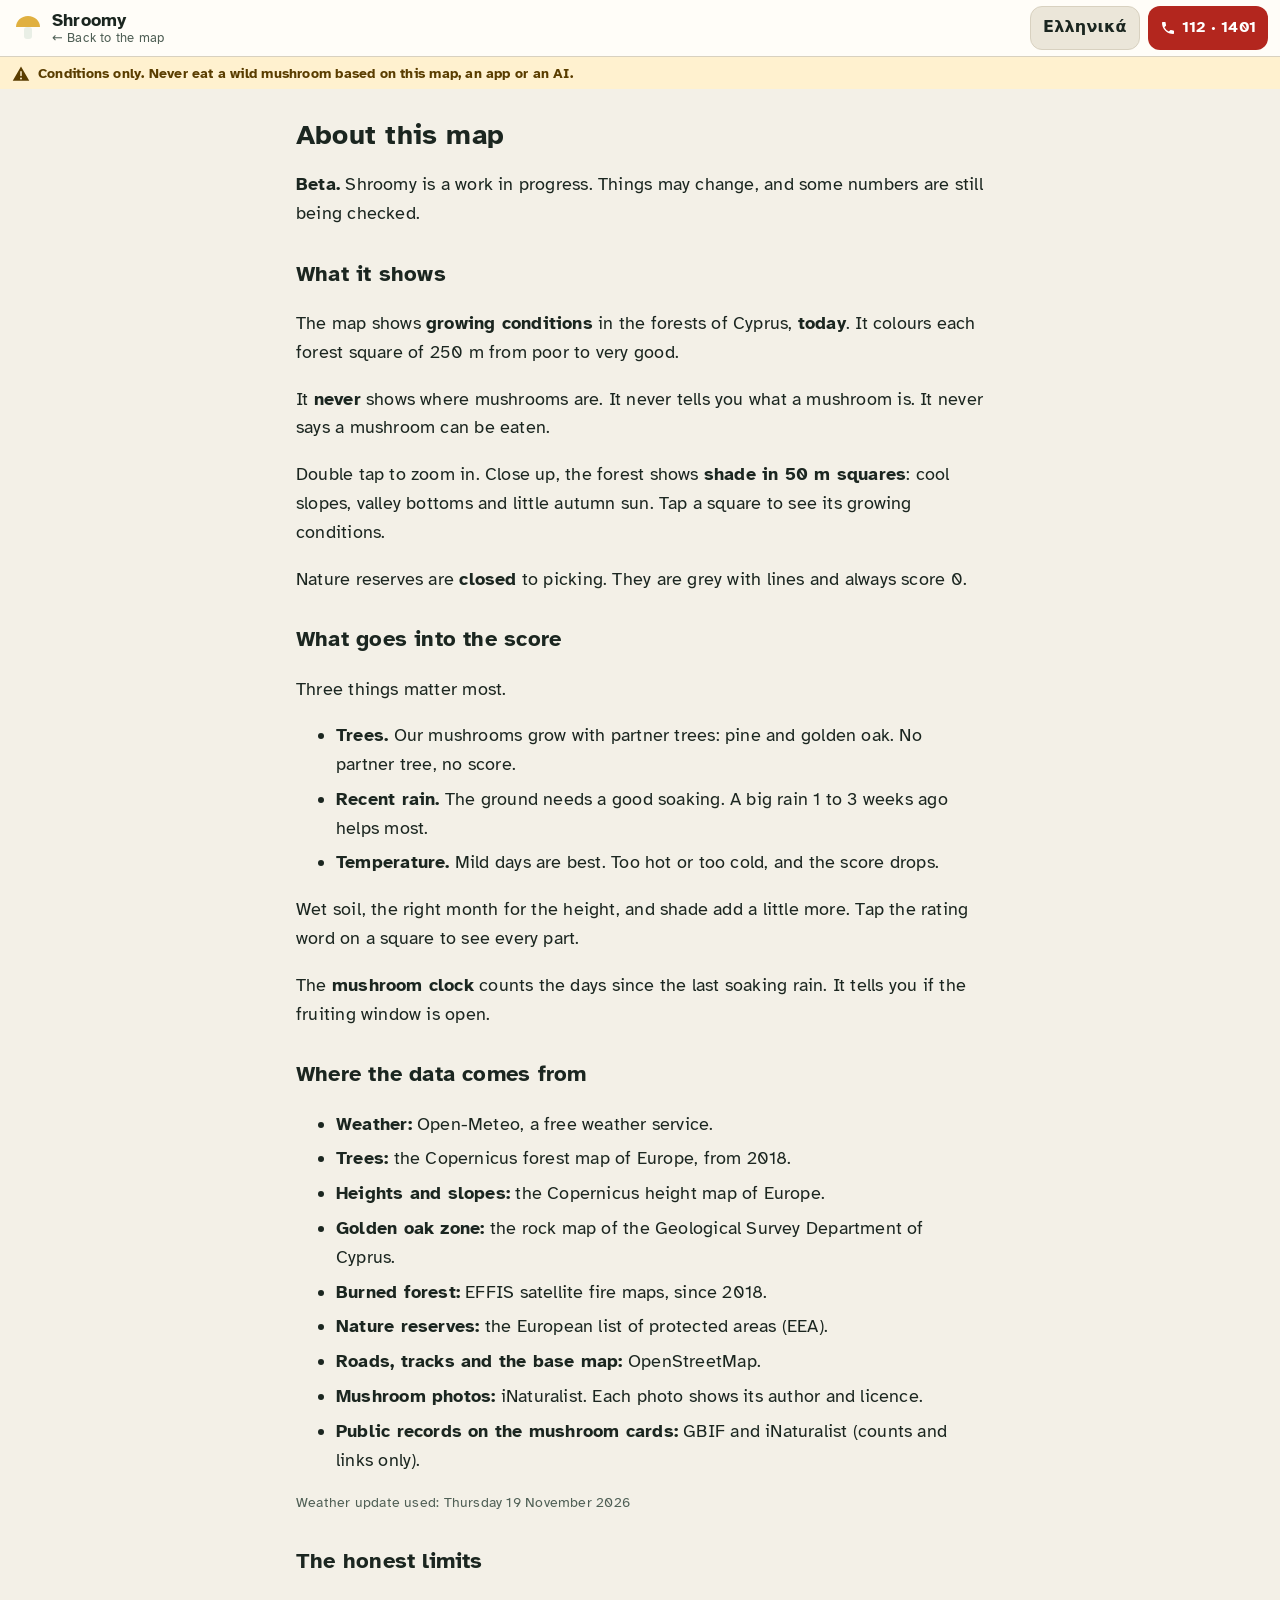
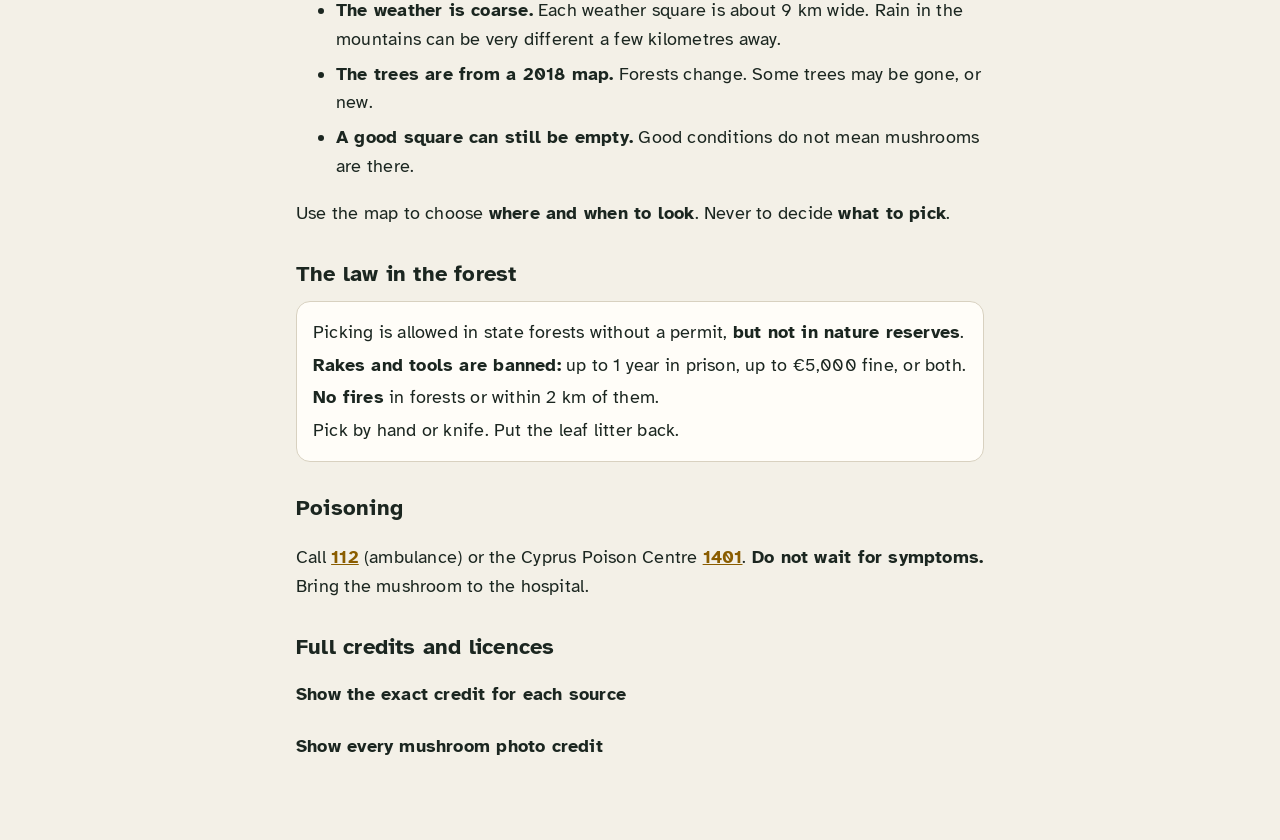
==== commit 248a027b: "Test copy: English by default, Greek in el/, language button Co-Authored-By: Claude Fable 5.2 <norep" ====
--- a/about.html
+++ b/about.html
@@ -1,5 +1,119 @@
-<!doctype html> <html lang="el"> <head>
-  <meta name="robots" content="noindex, nofollow" /> <meta charset="utf-8" /> <meta name="viewport" content="width=device-width, initial-scale=1, viewport-fit=cover" /> <meta name="theme-color" content="#14211b" /> <title>Σχετικά · Shroomy</title> <link rel="icon" href="data:image/svg+xml,%3Csvg xmlns='http://www.w3.org/2000/svg' viewBox='0 0 32 32'%3E%3Cpath d='M4 15c0-6 5-11 12-11s12 5 12 11z' fill='%23e0b040'/%3E%3Crect x='12' y='15' width='8' height='12' rx='3' fill='%23e9efe6'/%3E%3C/svg%3E" />   <script type="module" crossorigin src="./assets/about-B_t-kwwJ.js"></script>
-   <link rel="modulepreload" crossorigin href="./assets/count-B_B_yHWd.js">
-   <link rel="stylesheet" crossorigin href="./assets/count-C1zTn5Wz.css">
- </head> <body> <div class="about-top"> <header class="topbar"> <a class="brand" href="./"> <svg width="32" height="32" viewBox="0 0 32 32" aria-hidden="true"> <path d="M4 15c0-6 5-11 12-11s12 5 12 11z" fill="#e0b040" /> <rect x="12" y="15" width="8" height="12" rx="3" fill="#e9efe6" /> </svg> <span class="brand-text"><span class="brand-name">Shroomy</span> <span class="brand-sub">← Πίσω στον χάρτη</span></span> </a> <button class="sos" type="button" data-emergency aria-haspopup="dialog" aria-label="Έκτακτη ανάγκη δηλητηρίασης: 112 και 1401"> <svg width="16" height="16" viewBox="0 0 24 24" aria-hidden="true"><path fill="currentColor" d="M6.6 10.8a15.1 15.1 0 0 0 6.6 6.6l2.2-2.2c.3-.3.7-.4 1-.2 1.1.4 2.3.6 3.6.6.6 0 1 .4 1 1V20c0 .6-.4 1-1 1A17 17 0 0 1 3 4c0-.6.4-1 1-1h3.5c.6 0 1 .4 1 1 0 1.2.2 2.4.6 3.6.1.3 0 .7-.2 1z"/></svg> <span>112 · 1401</span></button> </header> <div class="safety" role="note"> <svg width="18" height="18" viewBox="0 0 24 24" aria-hidden="true"><path fill="currentColor" d="M12 2 1 21h22L12 2Zm0 6c.6 0 1 .4 1 1v5a1 1 0 1 1-2 0V9c0-.6.4-1 1-1Zm0 11.2a1.3 1.3 0 1 1 0-2.6 1.3 1.3 0 0 1 0 2.6Z"/></svg> <span>Μόνο συνθήκες. Ποτέ μην φάτε άγριο μανιτάρι με βάση τις πληροφορίες αυτής της σελίδας.</span> </div> </div> <main class="page"> <h1>Σχετικά με αυτόν τον χάρτη</h1> <p><strong>Beta.</strong> Το Shroomy είναι έργο σε εξέλιξη. Κάποια πράγματα μπορεί να αλλάξουν, και ορισμένοι αριθμοί ελέγχονται ακόμη.</p> <h2>Τι δείχνει</h2> <p>Ο χάρτης δείχνει τις <b>συνθήκες ανάπτυξης</b> στα δάση της Κύπρου, <b>σήμερα</b>. Χρωματίζει κάθε δασικό τετράγωνο 250 m ανάλογα με τις συνθήκες, από κακές έως πολύ καλές.</p> <p><b>Ποτέ</b> δεν δείχνει πού υπάρχουν μανιτάρια. Ποτέ δεν σας λέει ποιο είδος είναι ένα μανιτάρι. Ποτέ δεν λέει ότι ένα μανιτάρι μπορεί να φαγωθεί.</p> <p>Πατήστε δύο φορές για μεγέθυνση. Σε μεγέθυνση, το δάσος δείχνει τη <b>σκιά σε τετράγωνα 50 m</b>: δροσερές πλαγιές, πυθμένες κοιλάδων και λίγος φθινοπωρινός ήλιος. Πατήστε ένα τετράγωνο για να δείτε τις συνθήκες ανάπτυξής του.</p> <p>Τα φυσικά αποθέματα είναι <b>κλειστά</b> για συλλογή. Είναι γκρι με γραμμές και έχουν πάντα βαθμολογία 0.</p> <h2>Τι μετρά στη βαθμολογία</h2> <p>Τρία πράγματα μετρούν περισσότερο.</p> <ul> <li><b>Δέντρα.</b> Τα μανιτάρια μας συμβιώνουν με δέντρα: πεύκα και λατζιά. Χωρίς αυτά τα δέντρα, καμία βαθμολογία.</li> <li><b>Πρόσφατη βροχή.</b> Το έδαφος πρέπει να ποτιστεί καλά. Μια ισχυρή βροχή πριν από 1 έως 3 εβδομάδες βοηθά περισσότερο.</li> <li><b>Θερμοκρασία.</b> Οι ήπιες μέρες είναι οι καλύτερες. Με πολλή ζέστη ή πολύ κρύο, η βαθμολογία πέφτει.</li> </ul> <p>Το υγρό έδαφος, ο σωστός μήνας για το υψόμετρο και η σκιά προσθέτουν λίγο ακόμη. Πατήστε τη λέξη της βαθμολογίας σε ένα τετράγωνο για να δείτε κάθε μέρος.</p> <p>Το <b>ρολόι των μανιταριών</b> μετρά τις μέρες από την τελευταία ισχυρή βροχή. Σας λέει αν η περίοδος καρποφορίας είναι ανοιχτή.</p> <h2>Από πού προέρχονται τα δεδομένα</h2> <ul> <li><b>Καιρός:</b> Open-Meteo, μια δωρεάν υπηρεσία καιρού.</li> <li><b>Δέντρα:</b> ο δασικός χάρτης της Ευρώπης του Copernicus, του 2018.</li> <li><b>Υψόμετρα και πλαγιές:</b> ο υψομετρικός χάρτης της Ευρώπης του Copernicus.</li> <li><b>Ζώνη της λατζιάς:</b> ο γεωλογικός χάρτης του Τμήματος Γεωλογικής Επισκόπησης της Κύπρου.</li> <li><b>Καμένο δάσος:</b> δορυφορικοί χάρτες πυρκαγιών EFFIS, από το 2018.</li> <li><b>Φυσικά αποθέματα:</b> ο ευρωπαϊκός κατάλογος προστατευόμενων περιοχών (EEA).</li> <li><b>Δρόμοι, δασικοί δρόμοι και ο χάρτης υποβάθρου:</b> OpenStreetMap.</li> <li><b>Φωτογραφίες μανιταριών:</b> iNaturalist. Κάθε φωτογραφία δείχνει τον δημιουργό και την άδειά της.</li> <li><b>Δημόσιες καταγραφές στις κάρτες μανιταριών:</b> GBIF και iNaturalist (μόνο αριθμοί και σύνδεσμοι).</li> </ul> <p class="tag">Ενημέρωση καιρού που χρησιμοποιήθηκε: <span id="run">…</span></p> <h2>Τα όρια, με ειλικρίνεια</h2> <ul> <li><b>Ο καιρός δεν είναι λεπτομερής.</b> Κάθε τετράγωνο καιρού έχει πλάτος περίπου 9 km. Η βροχή στα βουνά μπορεί να είναι πολύ διαφορετική λίγα χιλιόμετρα πιο πέρα.</li> <li><b>Τα δέντρα είναι από χάρτη του 2018.</b> Τα δάση αλλάζουν. Κάποια δέντρα μπορεί να μην υπάρχουν πια, ή να είναι νέα.</li> <li><b>Ένα καλό τετράγωνο μπορεί να είναι άδειο.</b> Οι καλές συνθήκες δεν σημαίνουν ότι υπάρχουν μανιτάρια εκεί.</li> </ul> <p>Χρησιμοποιήστε τον χάρτη για να διαλέξετε <b>πού και πότε να ψάξετε</b>. Ποτέ για να αποφασίσετε <b>τι θα μαζέψετε</b>.</p> <h2>Ο νόμος στο δάσος</h2> <div class="card"> <p>Η συλλογή μανιταριών από τα Κρατικά Δάση επιτρέπεται χωρίς άδεια, <b>όχι όμως στα φυσικά αποθέματα</b>.</p> <p><b>Οι τσουγκράνες και άλλα εργαλεία που σκαλίζουν το έδαφος απαγορεύονται:</b> φυλάκιση μέχρι ένα έτος ή χρηματική ποινή μέχρι €5.000 ή και οι δύο ποινές.</p> <p><b>Όχι φωτιές</b> μέσα στα δάση ή σε απόσταση 2 km από αυτά.</p> <p>Συλλέγουμε με το χέρι ή με μαχαίρι. Βάζουμε τη φυλλάδα (τα πεσμένα φύλλα και τις πευκοβελόνες) πίσω στη θέση της.</p> </div> <h2>Δηλητηρίαση</h2> <p>Καλέστε το <a href="tel:112"><b>112</b></a> (ασθενοφόρο) ή το Κέντρο Δηλητηριάσεων Κύπρου <a href="tel:1401"><b>1401</b></a>. <b>Μην περιμένετε συμπτώματα.</b> Πάρτε μαζί σας το μανιτάρι στο νοσοκομείο.</p> <section id="counting" hidden> <h2>Μέτρηση επισκέψεων</h2> <p>Το Shroomy μετρά τις επισκέψεις, για να βλέπουμε ποια κομμάτια του χρησιμοποιούνται. Είναι beta, και αυτό μας βοηθά να το διορθώνουμε.</p> <ul> <li><b>Χωρίς cookies.</b> Τίποτα δεν αποθηκεύεται στο τηλέφωνό σας.</li> <li><b>Ποτέ το μέρος που κοιτάζετε.</b> Ούτε το τετράγωνο που πατάτε, ούτε η θέση σας.</li> <li><b>Τι μετριέται:</b> η σελίδα, το κουμπί που πατάτε, το μέγεθος της οθόνης σας και η ιστοσελίδα από την οποία ήρθατε.</li> <li><b>Το «Do Not Track» γίνεται σεβαστό.</b> Αν το πρόγραμμα περιήγησής σας ζητά να μη μετριέστε, δεν στέλνεται τίποτα.</li> </ul> <p class="tag">Ο μετρητής είναι το <a href="https://www.goatcounter.com" target="_blank" rel="noopener">GoatCounter</a>. Δεν κρατά τη διεύθυνση IP σας.</p> </section> <h2>Όλες οι πηγές και οι άδειες</h2> <details> <summary>Δείτε την ακριβή αναφορά για κάθε πηγή</summary> <div id="credits"><p>Φορτώνει…</p></div> </details> <details id="photos"> <summary>Δείτε τα στοιχεία κάθε φωτογραφίας μανιταριού</summary> <p>Χρησιμοποιούμε μόνο φωτογραφίες με άδεια CC0, CC BY, CC BY-SA ή CC BY-NC.</p> <ul id="photo-credits" class="credits"><li>Φορτώνει…</li></ul> </details> </main>  </body> </html> +<!doctype html>
+<html lang="en">
+<head>
+  <meta name="robots" content="noindex, nofollow" />
+  <meta charset="utf-8" />
+  <meta name="viewport" content="width=device-width, initial-scale=1, viewport-fit=cover" />
+  <meta name="theme-color" content="#14211b" />
+  <title>About · Shroomy</title>
+  <link rel="icon" href="data:image/svg+xml,%3Csvg xmlns='http://www.w3.org/2000/svg' viewBox='0 0 32 32'%3E%3Cpath d='M4 15c0-6 5-11 12-11s12 5 12 11z' fill='%23e0b040'/%3E%3Crect x='12' y='15' width='8' height='12' rx='3' fill='%23e9efe6'/%3E%3C/svg%3E" />
+  <script type="module" crossorigin src="./assets/about-DQYEBiMZ.js"></script>
+  <link rel="modulepreload" crossorigin href="./assets/lang-BaCBDh6e.js">
+  <link rel="stylesheet" crossorigin href="./assets/lang-B2Am9eQz.css">
+</head>
+<body>
+  <div class="about-top">
+    <header class="topbar">
+      <a class="brand" href="./">
+        <svg width="32" height="32" viewBox="0 0 32 32" aria-hidden="true">
+          <path d="M4 15c0-6 5-11 12-11s12 5 12 11z" fill="#e0b040" />
+          <rect x="12" y="15" width="8" height="12" rx="3" fill="#e9efe6" />
+        </svg>
+        <span class="brand-text"><span class="brand-name">Shroomy</span>
+          <span class="brand-sub">← Back to the map</span></span>
+      </a>
+      <button class="sos" type="button" data-emergency aria-haspopup="dialog" aria-label="Poisoning emergency: 112 and 1401">
+        <svg width="16" height="16" viewBox="0 0 24 24" aria-hidden="true"><path fill="currentColor" d="M6.6 10.8a15.1 15.1 0 0 0 6.6 6.6l2.2-2.2c.3-.3.7-.4 1-.2 1.1.4 2.3.6 3.6.6.6 0 1 .4 1 1V20c0 .6-.4 1-1 1A17 17 0 0 1 3 4c0-.6.4-1 1-1h3.5c.6 0 1 .4 1 1 0 1.2.2 2.4.6 3.6.1.3 0 .7-.2 1z"/></svg>
+        <span>112 · 1401</span></button>
+    </header>
+    <div class="safety" role="note">
+      <svg width="18" height="18" viewBox="0 0 24 24" aria-hidden="true"><path fill="currentColor" d="M12 2 1 21h22L12 2Zm0 6c.6 0 1 .4 1 1v5a1 1 0 1 1-2 0V9c0-.6.4-1 1-1Zm0 11.2a1.3 1.3 0 1 1 0-2.6 1.3 1.3 0 0 1 0 2.6Z"/></svg>
+      <span>Conditions only. Never eat a wild mushroom based on this map, an app or an AI.</span>
+    </div>
+  </div>
+
+  <main class="page">
+    <h1>About this map</h1>
+    <p><strong>Beta.</strong> Shroomy is a work in progress. Things may change, and some numbers are still being checked.</p>
+
+    <h2>What it shows</h2>
+    <p>The map shows <b>growing conditions</b> in the forests of Cyprus, <b>today</b>.
+      It colours each forest square of 250 m from poor to very good.</p>
+    <p>It <b>never</b> shows where mushrooms are. It never tells you what a mushroom is.
+      It never says a mushroom can be eaten.</p>
+    <p>Double tap to zoom in. Close up, the forest shows <b>shade in 50 m squares</b>: cool slopes,
+      valley bottoms and little autumn sun. Tap a square to see its growing conditions.</p>
+    <p>Nature reserves are <b>closed</b> to picking. They are grey with lines and always score 0.</p>
+
+    <h2>What goes into the score</h2>
+    <p>Three things matter most.</p>
+    <ul>
+      <li><b>Trees.</b> Our mushrooms grow with partner trees: pine and golden oak. No partner tree, no score.</li>
+      <li><b>Recent rain.</b> The ground needs a good soaking. A big rain 1 to 3 weeks ago helps most.</li>
+      <li><b>Temperature.</b> Mild days are best. Too hot or too cold, and the score drops.</li>
+    </ul>
+    <p>Wet soil, the right month for the height, and shade add a little more.
+      Tap the rating word on a square to see every part.</p>
+    <p>The <b>mushroom clock</b> counts the days since the last soaking rain.
+      It tells you if the fruiting window is open.</p>
+
+    <h2>Where the data comes from</h2>
+    <ul>
+      <li><b>Weather:</b> Open-Meteo, a free weather service.</li>
+      <li><b>Trees:</b> the Copernicus forest map of Europe, from 2018.</li>
+      <li><b>Heights and slopes:</b> the Copernicus height map of Europe.</li>
+      <li><b>Golden oak zone:</b> the rock map of the Geological Survey Department of Cyprus.</li>
+      <li><b>Burned forest:</b> EFFIS satellite fire maps, since 2018.</li>
+      <li><b>Nature reserves:</b> the European list of protected areas (EEA).</li>
+      <li><b>Roads, tracks and the base map:</b> OpenStreetMap.</li>
+      <li><b>Mushroom photos:</b> iNaturalist. Each photo shows its author and licence.</li>
+      <li><b>Public records on the mushroom cards:</b> GBIF and iNaturalist (counts and links only).</li>
+    </ul>
+    <p class="tag">Weather update used: <span id="run">…</span></p>
+
+    <h2>The honest limits</h2>
+    <ul>
+      <li><b>The weather is coarse.</b> Each weather square is about 9 km wide.
+        Rain in the mountains can be very different a few kilometres away.</li>
+      <li><b>The trees are from a 2018 map.</b> Forests change. Some trees may be gone, or new.</li>
+      <li><b>A good square can still be empty.</b> Good conditions do not mean mushrooms are there.</li>
+    </ul>
+    <p>Use the map to choose <b>where and when to look</b>. Never to decide <b>what to pick</b>.</p>
+
+    <h2>The law in the forest</h2>
+    <div class="card">
+      <p>Picking is allowed in state forests without a permit, <b>but not in nature reserves</b>.</p>
+      <p><b>Rakes and tools are banned:</b> up to 1 year in prison, up to €5,000 fine, or both.</p>
+      <p><b>No fires</b> in forests or within 2 km of them.</p>
+      <p>Pick by hand or knife. Put the leaf litter back.</p>
+    </div>
+
+    <h2>Poisoning</h2>
+    <p>Call <a href="tel:112"><b>112</b></a> (ambulance) or the Cyprus Poison Centre <a href="tel:1401"><b>1401</b></a>.
+      <b>Do not wait for symptoms.</b> Bring the mushroom to the hospital.</p>
+
+    <section id="counting" hidden>
+      <h2>Counting visits</h2>
+      <p>Shroomy counts visits, so we can see which parts people use. It is a beta, and this helps us fix it.</p>
+      <ul>
+        <li><b>No cookies.</b> Nothing is stored on your phone.</li>
+        <li><b>Never the place you look at.</b> Not the square you tap, not your location.</li>
+        <li><b>What is counted:</b> the page, the button you tap, your screen size, and the website you came from.</li>
+        <li><b>Do Not Track is respected.</b> If your browser asks not to be counted, nothing is sent.</li>
+      </ul>
+      <p class="tag">The counter is <a href="https://www.goatcounter.com" target="_blank" rel="noopener">GoatCounter</a>. It does not keep your IP address.</p>
+    </section>
+
+    <h2>Full credits and licences</h2>
+    <details>
+      <summary>Show the exact credit for each source</summary>
+      <div id="credits"><p>Loading…</p></div>
+    </details>
+    <details id="photos">
+      <summary>Show every mushroom photo credit</summary>
+      <p>We only use photos with a CC0, CC BY, CC BY-SA or CC BY-NC licence.</p>
+      <ul id="photo-credits" class="credits"><li>Loading…</li></ul>
+    </details>
+  </main>
+</body>
+</html>
--- a/assets/lang-B2Am9eQz.css
+++ b/assets/lang-B2Am9eQz.css
@@ -0,0 +1 @@
+@font-face{font-family:Atkinson Hyperlegible;font-style:normal;font-display:swap;font-weight:400;src:url(./atkinson-hyperlegible-latin-ext-400-normal-DRk46D-x.woff2)format("woff2"),url(./atkinson-hyperlegible-latin-ext-400-normal-Bbz-b3yf.woff)format("woff");unicode-range:U+100-2BA,U+2BD-2C5,U+2C7-2CC,U+2CE-2D7,U+2DD-2FF,U+304,U+308,U+329,U+1D00-1DBF,U+1E00-1E9F,U+1EF2-1EFF,U+2020,U+20A0-20AB,U+20AD-20C0,U+2113,U+2C60-2C7F,U+A720-A7FF}@font-face{font-family:Atkinson Hyperlegible;font-style:normal;font-display:swap;font-weight:400;src:url(./atkinson-hyperlegible-latin-400-normal-BrHNak5F.woff2)format("woff2"),url(./atkinson-hyperlegible-latin-400-normal-BbWidj28.woff)format("woff");unicode-range:U+??,U+131,U+152-153,U+2BB-2BC,U+2C6,U+2DA,U+2DC,U+304,U+308,U+329,U+2000-206F,U+20AC,U+2122,U+2191,U+2193,U+2212,U+2215,U+FEFF,U+FFFD}@font-face{font-family:Atkinson Hyperlegible;font-style:normal;font-display:swap;font-weight:700;src:url(./atkinson-hyperlegible-latin-ext-700-normal-BoVPHkS0.woff2)format("woff2"),url(./atkinson-hyperlegible-latin-ext-700-normal-CKkU2Dpt.woff)format("woff");unicode-range:U+100-2BA,U+2BD-2C5,U+2C7-2CC,U+2CE-2D7,U+2DD-2FF,U+304,U+308,U+329,U+1D00-1DBF,U+1E00-1E9F,U+1EF2-1EFF,U+2020,U+20A0-20AB,U+20AD-20C0,U+2113,U+2C60-2C7F,U+A720-A7FF}@font-face{font-family:Atkinson Hyperlegible;font-style:normal;font-display:swap;font-weight:700;src:url(./atkinson-hyperlegible-latin-700-normal-GZI4o3u0.woff2)format("woff2"),url(./atkinson-hyperlegible-latin-700-normal-BK6Glc0m.woff)format("woff");unicode-range:U+??,U+131,U+152-153,U+2BB-2BC,U+2C6,U+2DA,U+2DC,U+304,U+308,U+329,U+2000-206F,U+20AC,U+2122,U+2191,U+2193,U+2212,U+2215,U+FEFF,U+FFFD}@font-face{font-family:Plain Digits;font-weight:400;unicode-range:U+30-39;src:local(Helvetica Neue),local(HelveticaNeue),local(Arial),local(ArialMT),local(Roboto),local(Roboto-Regular),local(Segoe UI),local(SegoeUI)}@font-face{font-family:Plain Digits;font-weight:700;unicode-range:U+30-39;src:local(Helvetica Neue Bold),local(HelveticaNeue-Bold),local(Arial Bold),local(Arial-BoldMT),local(Roboto Bold),local(Roboto-Bold),local(Segoe UI Bold),local(SegoeUI-Bold)}:root{--font:"Plain Digits", "Atkinson Hyperlegible", system-ui, -apple-system, "Segoe UI", sans-serif;--fs-0:.875rem;--fs-1:1rem;--fs-2:1.125rem;--fs-3:1.375rem;--fs-4:1.75rem;--lh:1.6;--track:.012em;--radius:14px;--radius-s:10px;--gap:12px;--tap:48px;--shadow:0 10px 30px #00000047;--bg:#f3f0e7;--surface:#fffdf8;--surface-2:#ebe6d9;--line:#d8d1c0;--ink:#1b2620;--ink-soft:#4f5f55;--accent:#8a5d00;--accent-ink:#fff;--safety-bg:#fff1cf;--safety-ink:#5a3d00;--sos-bg:#b3261e;--sos-ink:#fff;--closed:#8c928f;--focus:#1c6dd0}:root[data-theme=dark]{--bg:#0c1612;--surface:#14211b;--surface-2:#1d2d25;--line:#2c3d34;--ink:#e9efe6;--ink-soft:#a9b8ad;--accent:#e0b040;--accent-ink:#1a1405;--safety-bg:#3a2f12;--safety-ink:#f6dfa6;--sos-bg:#e5483b;--sos-ink:#fff;--closed:#8c928f;--focus:#8cc4ff;--shadow:0 10px 30px #00000080}@media (prefers-color-scheme:dark){:root:not([data-theme=light]){--bg:#0c1612;--surface:#14211b;--surface-2:#1d2d25;--line:#2c3d34;--ink:#e9efe6;--ink-soft:#a9b8ad;--accent:#e0b040;--accent-ink:#1a1405;--safety-bg:#3a2f12;--safety-ink:#f6dfa6;--sos-bg:#e5483b;--sos-ink:#fff;--focus:#8cc4ff;--shadow:0 10px 30px #00000080}}*{box-sizing:border-box}html,body{height:100%;margin:0}body{background:var(--bg);color:var(--ink);font-family:var(--font);font-size:var(--fs-2);line-height:var(--lh);letter-spacing:var(--track);text-align:left;-webkit-font-smoothing:antialiased}button{font:inherit;color:inherit;letter-spacing:inherit}:focus-visible{outline:3px solid var(--focus);outline-offset:2px;border-radius:6px}a{color:var(--accent)}.muted{color:var(--ink-soft)}.small{font-size:var(--fs-0)!important}.app{grid-template-rows:auto auto 1fr;grid-template-columns:minmax(0,1fr);height:100dvh;display:grid;overflow:hidden}.topbar{background:var(--surface);border-bottom:1px solid var(--line);align-items:center;gap:8px;min-height:56px;padding:6px 12px;display:flex}.brand{min-width:0;color:inherit;flex:1;align-items:center;gap:8px;text-decoration:none;display:flex}.brand svg{flex:none}.brand-text{min-width:0;overflow:hidden}.brand-name,.brand-sub{white-space:nowrap;text-overflow:ellipsis;line-height:1.2;display:block;overflow:hidden}.brand-name{font-weight:700;font-size:var(--fs-2)}.brand-sub{color:var(--ink-soft);font-size:.8rem}.about-link{border:1px solid var(--line);background:var(--surface-2);min-height:44px;color:var(--ink);font-size:var(--fs-1);border-radius:12px;flex:none;align-items:center;padding:0 12px;font-weight:700;text-decoration:none;display:inline-flex}.sos{cursor:pointer;background:var(--sos-bg);height:44px;color:var(--sos-ink);font-weight:700;font-size:var(--fs-1);white-space:nowrap;border:0;border-radius:12px;flex:none;align-items:center;gap:6px;padding:0 12px;display:inline-flex}.safety{background:var(--safety-bg);color:var(--safety-ink);align-items:flex-start;gap:8px;padding:6px 12px;font-size:.9rem;font-weight:700;line-height:1.4;display:flex}.safety svg{flex:none;margin-top:2px}.safety a{color:inherit}.ver-badge{color:#fff;vertical-align:middle;white-space:nowrap;background:#1f5f5b;border-radius:999px;margin-left:6px;padding:0 7px;font-size:.72rem;font-weight:700;line-height:1.6;display:inline-block}.stage{min-height:0;position:relative}#map{position:absolute;inset:0}.maplibregl-ctrl-group{border:1px solid var(--line);background:var(--surface)!important}.maplibregl-ctrl-group button{width:44px!important;height:44px!important}:root[data-theme=dark] .maplibregl-ctrl-icon{filter:invert()}.maplibregl-ctrl-attrib{font-size:12px}.map-legend{z-index:2;background:color-mix(in srgb, var(--surface) 94%, transparent);border:1px solid var(--line);border-radius:var(--radius-s);width:176px;box-shadow:var(--shadow);font-size:var(--fs-0);cursor:help;padding:6px 10px 7px;line-height:1.35;position:absolute;top:8px;left:8px}.ml-title{margin-bottom:4px;font-weight:700}.ml-bar{border:1px solid color-mix(in srgb, var(--ink) 25%, transparent);border-radius:6px;height:10px}.ml-scale{justify-content:space-between;gap:6px;margin-top:3px;display:flex}.ml-scale span:nth-child(2){color:var(--ink-soft)}.ml-closed{align-items:center;gap:6px;margin-top:5px;display:flex}.swatch-closed{border:1.5px solid var(--closed);background:repeating-linear-gradient(45deg, var(--closed) 0 3px, transparent 3px 7px);border-radius:3px;flex:none;width:20px;height:12px}.delayed{z-index:3;left:50%;bottom:calc(var(--sheet-h,140px) + 8px);background:var(--surface);border:2px solid var(--accent);box-shadow:var(--shadow);font-size:var(--fs-0);white-space:nowrap;border-radius:999px;padding:4px 12px;font-weight:700;position:absolute;transform:translate(-50%)}.pick-pin{pointer-events:none;border:3px solid var(--ink);background:color-mix(in srgb, var(--accent) 70%, transparent);width:22px;height:22px;box-shadow:0 0 0 3px var(--bg), var(--shadow);border-radius:50%}.loading{z-index:5;background:var(--surface);border:1px solid var(--line);width:max-content;max-width:calc(100vw - 32px);box-shadow:var(--shadow);font-size:var(--fs-1);border-radius:999px;align-items:center;gap:12px;padding:10px 16px;font-weight:700;transition:opacity .35s;display:flex;position:absolute;top:40%;left:50%;transform:translate(-50%,-50%)}.loading.done{opacity:0}.loading.failed{border:2px solid var(--sos-bg);border-radius:16px}.loading.failed .spinner,.loading[hidden]{display:none}.spinner{border:3px solid var(--line);border-top-color:var(--accent);border-radius:50%;flex:none;width:22px;height:22px;animation:.9s linear infinite spin}@keyframes spin{to{transform:rotate(360deg)}}@media (prefers-reduced-motion:reduce){.spinner{animation-duration:2.5s}.loading{transition:none}}@media (width<=899px){.maplibregl-ctrl-bottom-right,.maplibregl-ctrl-bottom-left{bottom:min(var(--sheet-h,140px), 60vh);z-index:3}}.sheet{z-index:4;background:var(--surface);border-top:1px solid var(--line);max-height:62%;box-shadow:var(--shadow);padding:10px 16px calc(12px + env(safe-area-inset-bottom));border-radius:18px 18px 0 0;position:absolute;bottom:0;left:0;right:0;overflow-y:auto}.sheet p{font-size:var(--fs-1);margin:6px 0 0}.panel-h{font-size:var(--fs-1);margin:4px 0 6px}.start-row{justify-content:space-between;align-items:center;gap:10px;display:flex}.start-row .today{font-size:var(--fs-2);margin:0}.chip-btn,.back-btn{border:1px solid var(--line);cursor:pointer;background:var(--surface-2);min-height:44px;color:var(--ink);font-size:var(--fs-1);white-space:nowrap;border-radius:999px;padding:0 14px;font-weight:700}.back-btn{text-align:left;border-radius:12px;align-items:center;gap:10px;width:100%;display:flex}.back-arrow{color:var(--accent);margin-top:-.12em;font-size:1.7em;font-weight:700;line-height:1}.chip-btn:hover,.back-btn:hover{border-color:var(--accent)}.hint{color:var(--ink)}.no-rakes{background:var(--surface-2);border:1px solid var(--line);cursor:help;border-radius:10px;padding:6px 10px;font-size:var(--fs-0)!important;margin-top:10px!important}.primary-btn{cursor:pointer;background:var(--accent);min-height:44px;color:var(--accent-ink);font-weight:700;font-size:var(--fs-1);border:0;border-radius:12px;padding:0 16px}@media (width>=900px){.sheet{border-radius:var(--radius);border:1px solid var(--line);width:380px;max-height:calc(100% - 32px);padding:14px 18px;inset:16px auto auto 16px}.map-legend{width:210px;top:auto;bottom:28px;left:412px}.delayed{top:12px;bottom:auto;left:calc(50% + 200px)}.loading{left:calc(50% + 200px)}}.card-bar{justify-content:space-between;align-items:center;gap:8px;margin:-2px 0 6px;display:flex}.card-x{border:1px solid var(--line);background:var(--surface-2);cursor:pointer;border-radius:10px;min-width:44px;min-height:44px;font-size:1.15rem;line-height:1}.card-x:hover{border-color:var(--accent)}.rating{text-align:left;cursor:pointer;border:1px solid var(--line);background:var(--surface-2);border-radius:14px;align-items:center;gap:12px;width:100%;padding:10px 12px;display:flex}.rating:hover{border-color:var(--accent)}.rating-swatch{width:18px;height:40px;box-shadow:0 0 0 1.5px color-mix(in srgb, var(--ink) 30%, transparent);border-radius:6px;flex:none}.rating-text{flex:1;min-width:0;display:grid}.rating-word{font-size:var(--fs-4);font-weight:700;line-height:1.15}.rating-sub{font-size:var(--fs-0);color:var(--ink-soft)}.rating-more{color:var(--ink-soft);flex:none;font-size:1.1rem}.rating-none{font-size:var(--fs-3)!important}.why{border:1px solid var(--line);border-radius:12px;margin-top:8px;padding:8px 12px 10px}.why[hidden]{display:none}.why-list{gap:8px;margin:8px 0 0;padding:0;list-style:none;display:grid}.why-top{font-size:var(--fs-0);justify-content:space-between;gap:8px;display:flex}.why-bar{background:var(--surface);border:1px solid var(--line);border-radius:4px;height:8px;overflow:hidden}.why-bar i{border-radius:4px;height:100%;display:block}.why-val{font-size:var(--fs-0);color:var(--ink-soft)}.card-h{font-size:var(--fs-1);margin:14px 0 4px}.sp-list{font-size:var(--fs-1);gap:4px;margin:0;padding:0;list-style:none;display:grid}.sp-list i{font-weight:700}.facts{font-size:var(--fs-1);gap:4px;margin:12px 0 0;padding:0;list-style:none;display:grid}.maps-link{margin:12px 0 0}.maps-btns{grid-template-columns:minmax(0,1fr) minmax(0,1fr);align-items:stretch;gap:8px;display:grid}.maps-btn{border:1px solid var(--line);background:var(--surface-2);min-height:56px;color:var(--ink);font:inherit;font-size:var(--fs-1);text-align:center;cursor:pointer;border-radius:12px;justify-content:center;align-items:center;gap:8px;padding:4px 8px;font-weight:700;line-height:1.2;text-decoration:none;display:inline-flex}.maps-btn.primary{background:var(--accent);border-color:var(--accent);color:var(--accent-ink);flex-direction:column;gap:0}.maps-btn:hover{filter:brightness(1.06)}.maps-main{align-items:center;gap:8px;display:inline-flex}.maps-warn{opacity:.9;font-size:.78rem;font-weight:700}.maps-note{margin:6px 0 0!important}.maps-copy{border:1px solid var(--accent);background:var(--surface);width:100%;min-height:40px;color:var(--ink);font:inherit;font-size:var(--fs-0);border-radius:10px;margin-top:8px;padding:0 10px}@media (width<=340px){.maps-btns{grid-template-columns:1fr}}.clock{border:1px solid var(--line);background:var(--surface-2);border-radius:10px;padding:8px 10px;margin-top:12px!important}.clock.open{border-color:var(--accent)}.why-row,.facts li,.clock,.map-legend{cursor:help}.replay{margin-top:10px}.replay-row{font-size:var(--fs-1);align-items:center;gap:12px;display:flex}#replay-date{white-space:nowrap;text-overflow:ellipsis;flex:1;min-width:0;line-height:1.35;overflow:hidden}.replay-avg{display:block}.seg{background:var(--surface-2);border:1px solid var(--line);border-radius:14px;gap:4px;margin:2px 0 12px;padding:4px;display:flex}.seg button{min-width:0;min-height:44px;color:var(--ink);font:inherit;font-size:var(--fs-1);cursor:pointer;white-space:nowrap;background:0 0;border:0;border-radius:10px;flex:auto;padding:6px 4px;font-weight:600}.seg button[aria-pressed=true]{background:var(--accent);color:var(--accent-ink)}.seg button:focus-visible{outline:2px solid var(--focus);outline-offset:2px}.scrub{--at:0%;cursor:grab;touch-action:none;-webkit-user-select:none;user-select:none;-webkit-tap-highlight-color:transparent;border-radius:10px;margin-top:8px;padding:6px 0 2px;position:relative}.scrub.drag{cursor:grabbing}.scrub:focus-visible{outline:2px solid var(--focus);outline-offset:4px}.tl{pointer-events:none;align-items:flex-end;gap:2px;height:48px;display:flex}.tl i{opacity:.6;background:#4f97d1;border-radius:2px 2px 0 0;flex:1}.tl i.now{opacity:1;box-shadow:0 0 0 2px var(--ink)}.scrub-track{background:var(--line);pointer-events:none;border-radius:3px;height:6px;margin:16px 0 14px;position:relative}.scrub-fill{width:var(--at);background:var(--accent);border-radius:3px;position:absolute;inset:0 auto 0 0}.scrub-knob{top:50%;left:var(--at);background:var(--accent);border:3px solid var(--surface);border-radius:50%;width:26px;height:26px;margin:-13px 0 0 -13px;transition:transform .12s;position:absolute;box-shadow:0 1px 4px #00000073}.scrub.drag .scrub-knob{transform:scale(1.25)}.scrub:before{content:"";left:var(--at);background:var(--ink);opacity:.35;pointer-events:none;width:2px;height:64px;margin-left:-1px;position:absolute;top:6px}.scrub-ends{font-size:var(--fs-0,12px);color:var(--ink-soft);pointer-events:none;justify-content:space-between;display:flex}@media (prefers-reduced-motion:reduce){.scrub-knob{transition:none}}dialog.emergency{background:var(--surface);width:min(560px,100vw - 32px);max-height:calc(100dvh - 32px);color:var(--ink);box-shadow:var(--shadow);border:0;border-radius:18px;padding:0;overflow:auto}dialog.emergency::backdrop{background:#0009}.em-head{background:var(--sos-bg);color:var(--sos-ink);padding:16px 20px}.em-head h2{font-size:var(--fs-4);margin:0;line-height:1.2}.em-body{padding:16px 20px 20px}.call{background:var(--sos-bg);min-height:64px;color:var(--sos-ink);font-weight:700;font-size:var(--fs-3);border-radius:14px;justify-content:space-between;align-items:center;gap:12px;margin-bottom:10px;padding:10px 16px;text-decoration:none;display:flex}.call.secondary{background:var(--surface-2);color:var(--ink);border:2px solid var(--sos-bg)}.call small{font-size:var(--fs-1);font-weight:400;display:block}.em-body ul{margin:12px 0;padding-left:1.2em}.em-body li{margin:6px 0}.em-close{border:1px solid var(--line);background:var(--surface-2);cursor:pointer;border-radius:12px;width:100%;min-height:48px;margin-top:8px;font-weight:700}dialog.agree::backdrop{-webkit-backdrop-filter:blur(3px);backdrop-filter:blur(3px);background:#000000c7}.agree .em-head h2{align-items:center;gap:8px;display:flex}.agree .em-body{padding-bottom:0}.agree .em-body ul{margin:0 0 8px}.agree .em-body li{margin:6px 0}.agree-foot{background:var(--surface);padding:8px 0 14px;position:sticky;bottom:0}.agree-foot:before{content:"";background:linear-gradient(to bottom, transparent, var(--surface));pointer-events:none;height:18px;position:absolute;top:-18px;left:0;right:0}dialog.agree{max-height:calc(100dvh - 16px)}.agree .em-head{padding:14px 20px}.agree-numbers{font-size:var(--fs-0);text-align:center;background:var(--safety-bg);color:var(--safety-ink);border-radius:12px;margin:0 0 8px;padding:6px 12px;font-weight:700}.agree-numbers a{color:inherit}.agree-yes{cursor:pointer;background:var(--accent);width:100%;min-height:56px;color:var(--accent-ink);font:inherit;font-weight:700;font-size:var(--fs-2);border:0;border-radius:14px}.agree-note{font-size:var(--fs-0);color:var(--ink-soft);margin:10px 0 0}dialog.agree.short{width:min(420px,100vw - 24px)}dialog.agree.short::backdrop{-webkit-backdrop-filter:none;backdrop-filter:none;background:#0000008c}.agree.short .em-body{padding:18px 20px 16px}.agree-short-title{font-size:var(--fs-3);color:var(--safety-ink);align-items:center;gap:8px;margin:0 0 6px;line-height:1.2;display:flex}.agree-short-line{margin:0 0 14px}.agree.short .agree-yes{min-height:64px;font-size:var(--fs-3)}.agree-more{font:inherit;color:inherit;cursor:pointer;background:0 0;border:0;padding:0;text-decoration:underline}.agree-note a{color:inherit}@media (width<=899px){dialog.agree.short{margin-bottom:max(16px, env(safe-area-inset-bottom))}}.tip{z-index:1000;background:var(--ink);max-width:min(300px,100vw - 16px);color:var(--bg);font-size:var(--fs-1);box-shadow:var(--shadow);pointer-events:none;opacity:0;border-radius:10px;padding:8px 12px;font-weight:400;line-height:1.45;transition:opacity .12s;position:fixed}.tip.on{opacity:1}.tip[hidden]{display:none}.tip:after{content:"";left:var(--arrow-x,50%);border:6px solid #0000;border-bottom:0;border-top-color:var(--ink);position:absolute;bottom:-6px;transform:translate(-50%)}.tip.below:after{border:6px solid #0000;border-top:0;border-bottom-color:var(--ink);top:-6px;bottom:auto}[data-tip]{-webkit-touch-callout:none}@media (prefers-reduced-motion:reduce){.tip{transition:none}}.page{max-width:720px;margin:0 auto;padding:20px 16px 64px}.page h1{font-size:var(--fs-4);margin:8px 0 12px;line-height:1.25}.page h2{font-size:var(--fs-3);margin:28px 0 6px}.page p,.page li{max-width:64ch}.page li{margin:6px 0}.page .card{background:var(--surface);border:1px solid var(--line);border-radius:var(--radius);margin:10px 0;padding:12px 16px}.page .card p{margin:4px 0}.page .credits{font-size:var(--fs-1);padding-left:1.2em}.page .tag{font-size:var(--fs-0);color:var(--ink-soft)}.about-top{z-index:2;position:sticky;top:0}@media (width<=899px){.stage:has(.sheet[data-view=card]) .map-legend{display:none}}@media (width<=420px){.topbar{gap:6px;padding:6px 8px 6px 10px}.brand{gap:6px}.about-link{padding:0 10px;font-size:.95rem}.sos{gap:4px;padding:0 10px;font-size:.95rem}.sos svg{width:14px;height:14px}}.start-btns{flex-wrap:wrap;gap:8px;margin-top:8px;display:flex}.start-btns .chip-btn{flex:auto}.sp-open{text-align:left;cursor:pointer;border:1px solid var(--line);background:var(--surface-2);width:100%;min-height:48px;font-size:var(--fs-1);border-radius:12px;justify-content:space-between;align-items:center;gap:8px;padding:6px 12px;display:flex}.sp-open:hover{border-color:var(--accent)}.sp-open-go{color:var(--ink-soft);flex:none;font-size:1.4rem}.page details{margin:8px 0}.page summary{cursor:pointer;align-items:center;min-height:44px;font-weight:700;display:flex}.ml-note{color:var(--ink-soft);margin-top:3px}.card-bar{z-index:2;background:var(--surface);border-bottom:1px solid var(--line);margin:-10px -16px 6px;padding:8px 16px 6px;position:sticky;top:-10px}@media (width>=900px){.card-bar{margin:-14px -18px 8px;padding:10px 18px 8px;top:-14px}}.sp-list{gap:8px}.sp-open{justify-content:flex-start;gap:12px;min-height:64px;padding:6px 10px 6px 6px}.sp-thumb{object-fit:cover;background:var(--line);border-radius:10px;flex:none;width:52px;height:52px}.sp-name{flex:1;min-width:0;line-height:1.3;display:grid}.sp-name i{font-weight:700;font-size:var(--fs-1)}.sp-common{font-size:var(--fs-0);color:var(--ink-soft)}@media (width<=420px){.topbar{gap:6px;padding:6px 8px}.brand{gap:6px}.brand svg{width:26px;height:26px}.brand-name{font-size:1.05rem}.app .brand-sub{display:none}.app .ver-badge{margin-left:0}.about-link,.sos{padding:0 10px}.map-legend{width:156px;padding:5px 8px 6px}}:lang(el) .start-btns .chip-btn{white-space:normal;flex:1 1 0;padding:4px 10px;line-height:1.2}@media (width<=899px){:lang(el) .map-legend{width:218px}:lang(el) .ml-closed{white-space:nowrap;font-size:13px}:root.full-map:lang(el) .map-legend{width:176px}}@media (width<=480px){:lang(el) .replay-avg{font-size:var(--fs-0)}:lang(el) .safety{font-size:.8rem}}:lang(el) .sp-name{font-weight:700;font-size:var(--fs-1)}:lang(el) .sp-name .sp-common{font-weight:400}:lang(el) .sp-name .sp-common i{font-weight:400;font-size:inherit}.lang-link{text-decoration:none}.lang-short{display:none}@media (width<=899px){.lang-long{display:none}.lang-short{display:inline}:is(.topbar:has(.lang-link) .about-link,.topbar:has(.lang-link) .sos){padding:0 8px}}.sc{--toxic:#a8580a}:root[data-theme=dark] .sc{--toxic:#f0a24f}@media (prefers-color-scheme:dark){:root:not([data-theme=light]) .sc{--toxic:#f0a24f}}dialog.species-dlg.sc{background:var(--bg);width:min(720px,100vw - 24px);max-width:none;height:min(900px,100dvh - 24px);max-height:none;color:var(--ink);box-shadow:var(--shadow);border:0;border-radius:20px;padding:0;overflow:hidden}dialog.species-dlg.sc[open]{display:block}dialog.species-dlg.sc::backdrop{background:#0009}@media (width<=899px){dialog.species-dlg.sc{border-radius:0;width:100vw;height:100dvh;margin:0}}.sc .ic{flex:none;display:block}.sc-main{flex-direction:column;height:100%;min-height:0;display:flex}.sc-soft{color:var(--ink-soft)}.sc-head{background:var(--surface);border-bottom:1px solid var(--line);align-items:center;gap:8px;padding:8px 12px;display:flex}.sc-title{min-width:0;font-size:var(--fs-2);overflow-wrap:anywhere;flex:1;margin:0;line-height:1.2}.sc-title span{font-size:var(--fs-0);color:var(--ink-soft);font-weight:400;display:block}.sc-round{width:var(--tap);height:var(--tap);border:1px solid var(--line);background:var(--surface-2);color:var(--ink);cursor:pointer;border-radius:50%;flex:none;place-items:center;padding:0;display:inline-grid}.sc-safety{background:var(--safety-bg);color:var(--safety-ink);font-weight:700;font-size:var(--fs-0);align-items:flex-start;gap:8px;padding:8px 14px;line-height:1.4;display:flex}.sc-safety svg{flex:none;width:18px;height:18px;margin-top:1px}.sc-body{overscroll-behavior:contain;flex:1;min-height:0;overflow-y:auto}.sc-page{max-width:680px;font-size:var(--fs-1);margin:0 auto;padding:16px 16px 32px}.sc-h{font-size:var(--fs-3);align-items:center;gap:8px;margin:26px 0 10px;line-height:1.25;display:flex}.sc-h .ic{color:var(--accent)}.sc-h.danger{color:var(--sos-bg);margin-top:0}.sc-h.danger svg{flex:none;width:24px;height:24px}.sc-danger-btn{text-align:left;cursor:pointer;border:2px solid var(--sos-bg);background:var(--surface);width:100%;color:var(--ink);border-radius:16px;align-items:center;gap:12px;padding:10px 12px;display:flex}.sc-danger-ph{flex:none;display:flex}.sc-danger-ph img{object-fit:cover;border:3px solid var(--surface);background:var(--line);border-radius:50%;width:48px;height:48px;margin-left:-14px}.sc-danger-ph img:first-child{margin-left:0}.sc-danger-text{min-width:0;color:var(--ink-soft);flex:1;gap:2px;display:grid}.sc-danger-text b{color:var(--sos-bg);font-size:var(--fs-2);align-items:center;gap:6px;line-height:1.25;display:flex}.sc-danger-text b svg{flex:none;width:18px;height:18px}.sc-list{gap:10px;margin:0;padding:0;list-style:none;display:grid}.sc-row{text-align:left;cursor:pointer;border:1px solid var(--line);background:var(--surface);width:100%;color:var(--ink);border-radius:16px;align-items:center;gap:14px;padding:8px 12px 8px 8px;display:flex}.sc-row.on{border:2px solid var(--accent)}.sc-row img{object-fit:cover;background:var(--line);border-radius:12px;flex:none;width:84px;height:84px}.sc-list.off .sc-row img{filter:saturate(.4)}.sc-row-text{flex:1;gap:2px;min-width:0;line-height:1.3;display:grid}.sc-row-text b{font-size:var(--fs-2)}.sc-row>.ic{color:var(--ink-soft)}.sc-chip{font-size:var(--fs-0);background:var(--surface-2);color:var(--ink-soft);border-radius:999px;justify-self:start;align-items:center;gap:4px;margin-top:4px;padding:2px 10px;font-weight:700;display:inline-flex}.sc-chip.on{background:var(--accent);color:var(--accent-ink)}.sc-danger{border:2px solid var(--sos-bg);background:var(--surface);border-radius:18px;padding:16px}.sc-danger>p{margin:0 0 12px}.sc-sign-h{margin:0 0 6px!important}.sc-signs{gap:8px;margin:0 0 14px;padding:0;list-style:none;display:grid}.sc-signs li{background:var(--safety-bg);color:var(--safety-ink);border-radius:12px;padding:10px 12px;font-weight:700;line-height:1.45}.sc-sign{background:var(--safety-bg);color:var(--safety-ink);border-radius:12px;padding:10px 12px}.sc-lk{gap:8px;margin:0;padding:0;list-style:none;display:grid}@media (width>=640px){.sc-lk{grid-template-columns:1fr 1fr}}.sc-lk-row{text-align:left;cursor:zoom-in;border:1px solid color-mix(in srgb, var(--toxic) 50%, transparent);background:var(--bg);width:100%;height:100%;color:var(--ink);border-radius:12px;align-items:flex-start;gap:10px;padding:6px;display:flex}.sc-lk-row.deadly{border-color:var(--sos-bg)}.sc-lk-row img,.sc-noimg{object-fit:cover;background:var(--line);border-radius:8px;flex:none;width:64px;height:64px}.sc-lk-text{min-width:0;font-size:var(--fs-0);gap:1px;line-height:1.35;display:grid}.sc-lk-text b{font-size:var(--fs-1)}.sc-lk-note{margin-top:2px}.sc-sev{width:fit-content;font-size:var(--fs-0);background:var(--toxic);color:#fff;vertical-align:middle;border-radius:999px;align-items:center;gap:4px;padding:1px 8px 1px 6px;font-weight:700;display:inline-flex}.sc-sev.deadly{background:var(--sos-bg)}.sc-sev svg{width:14px;height:14px}:root[data-theme=dark] .sc-sev.toxic{color:#1a1405}@media (prefers-color-scheme:dark){:root:not([data-theme=light]) .sc-sev.toxic{color:#1a1405}}.sc-car-wrap{position:relative}.sc-car{scroll-snap-type:x mandatory;scrollbar-width:none;border-radius:16px;margin:0;padding:0;list-style:none;display:flex;overflow-x:auto}.sc-car::-webkit-scrollbar{display:none}.sc-car li{scroll-snap-align:start;flex:0 0 100%}.sc-photo{background:var(--line);cursor:zoom-in;aspect-ratio:4/3;border:0;width:100%;padding:0;display:block;position:relative}.sc-photo img{object-fit:cover;width:100%;height:100%;display:block}.sc-cc{color:#f3f0e7;background:#0c1612b3;border-radius:50%;place-items:center;width:26px;height:26px;font-size:15px;font-weight:700;line-height:1;display:grid;position:absolute;bottom:8px;right:8px}.sc-dots{background:#0c16128c;border-radius:999px;gap:6px;padding:5px 8px;display:flex;position:absolute;bottom:10px;left:50%;transform:translate(-50%)}.sc-dots i{background:#f3f0e773;border-radius:50%;width:8px;height:8px}.sc-dots i.on{background:#f3f0e7}.sc-name{font-size:var(--fs-4);margin:14px 0 0;line-height:1.15}.sc-sub{color:var(--ink-soft);margin:4px 0 0}.sc-sub b{color:var(--ink)}.sc-q{border:1px solid var(--line);cursor:help;vertical-align:2px;border-radius:50%;place-items:center;width:22px;height:22px;margin-left:6px;font-size:13px;font-weight:700;display:inline-grid}.sc-look{border:1px solid var(--line);background:var(--surface);border-radius:14px;gap:0;margin:0;display:grid;overflow:hidden}.sc-look div{border-top:1px solid var(--line);grid-template-columns:7.5em 1fr;gap:12px;padding:10px 14px;display:grid}.sc-look div:first-child{border-top:0}.sc-look dt{font-weight:700}.sc-look dd{margin:0;line-height:1.5}@media (width<=420px){.sc-look div{grid-template-columns:1fr;gap:0}}.sc-where{gap:6px;margin:0;padding-left:1.2em;line-height:1.5;display:grid}.sc-months{grid-template-columns:repeat(12,1fr);gap:3px;display:grid}.sc-months span{height:40px;font-weight:700;font-size:var(--fs-0);background:var(--surface-2);color:var(--ink-soft);border-radius:8px;place-items:center;display:grid;position:relative}.sc-months span.on{background:var(--accent);color:var(--accent-ink)}.sc-months span.now{outline:3px solid var(--ink);outline-offset:1px}.sc-when{align-items:flex-start;gap:8px;margin:12px 0 0;display:flex}.sc-when.on .ic{color:var(--accent);margin-top:2px}.sc-more{width:100%;min-height:var(--tap);border:1px solid var(--line);color:var(--ink-soft);cursor:pointer;font-size:var(--fs-0);background:0 0;border-radius:14px;justify-content:center;align-items:center;gap:8px;margin-top:28px;display:inline-flex}.sc-layer{z-index:5;background:var(--surface);flex-direction:column;display:flex;position:absolute;inset:0;overflow-y:auto}.sc-layer[hidden]{display:none}.sc-layer-head{z-index:1;background:var(--surface);border-bottom:1px solid var(--line);align-items:center;gap:10px;padding:8px 12px 8px 16px;display:flex;position:sticky;top:0}.sc-layer-head h2{font-size:var(--fs-2);flex:1;margin:0;line-height:1.3}.sc-layer-head h2 .sc-soft{font-size:var(--fs-0);font-weight:400;display:block}.sc-viewer{color:#f3f0e7;background:#0b120f;flex-direction:column;min-height:100%;display:flex}.sc-viewer .sc-layer-head{background:#0b120f;border-color:#26342d}.sc-viewer .sc-soft{color:#cfd8d1}.sc-viewer .sc-round{color:#f3f0e7;background:#1d2d25;border-color:#2c3d34}.sc-viewer-ph{flex:1;place-items:center;min-height:240px;padding:8px;display:grid;position:relative}.sc-viewer-ph img{object-fit:contain;border-radius:8px;max-width:100%;max-height:calc(100dvh - 240px);display:block}.sc-prev,.sc-next{position:absolute;top:50%;transform:translateY(-50%)}.sc-prev{left:10px}.sc-next{right:10px}.sc-viewer-note{margin:0;padding:4px 16px 0;font-weight:700}.sc-credit{padding:10px 16px calc(16px + env(safe-area-inset-bottom));font-size:var(--fs-0);color:#cfd8d1;gap:4px;margin:0;display:grid}.sc-credit a{color:#e0b040;align-items:center;min-height:32px;font-weight:700;display:inline-flex}.sc-info{max-width:680px;font-size:var(--fs-1);padding:4px 16px 24px}.sc-info h3{font-size:var(--fs-2);margin:20px 0 6px}.sc-info p{margin:6px 0}.sc-credits{gap:8px;margin:8px 0;padding:0;list-style:none;display:grid}.sc-credits li{font-size:var(--fs-0);align-items:center;gap:10px;line-height:1.35;display:flex}.sc-credits img{object-fit:cover;background:var(--line);border-radius:8px;flex:none;width:52px;height:52px}.sc-credits a{color:var(--ink-soft)}.sc-fold{border:1px solid var(--line);border-radius:12px;margin:12px 0;padding:0 12px}.sc-fold summary{min-height:var(--tap);cursor:pointer;color:var(--accent);align-items:center;font-weight:700;display:flex}.sc-links{margin:6px 0;padding-left:1.2em}.sc-links li{margin:4px 0}.sc-info .rec-chart{grid-template-columns:repeat(12,1fr);align-items:end;gap:3px;max-width:420px;height:64px;margin:8px 0 2px;display:grid}.sc-info .rec-m{color:var(--ink-soft);justify-items:center;gap:2px;font-size:.75rem;display:grid}.sc-info .rec-m i{background:var(--accent);border-radius:3px 3px 0 0;width:100%;max-width:22px;display:block}.sc-info .rec-m.in span{color:var(--ink);font-weight:700;text-decoration:underline}@media (prefers-reduced-motion:reduce){.sc-car{scroll-behavior:auto}}.sc-jump{min-height:var(--tap);border:2px solid var(--sos-bg);color:var(--sos-bg);border-radius:12px;align-items:center;gap:8px;margin:0 0 12px;padding:8px 12px;font-weight:700;text-decoration:none;display:flex}.sc-jump svg{flex:none;width:20px;height:20px}.sc-me{margin-top:0}.sc-danger{margin-top:26px;scroll-margin-top:12px}.sc-h.danger:focus{outline:none}.sc-page>.sc-danger:first-child{margin-top:0}.sc-unchecked{background:var(--safety-bg);color:var(--safety-ink);font-size:var(--fs-0);border-radius:10px;align-items:flex-start;gap:8px;margin:0 0 8px;padding:6px 10px;display:flex}.sc-unchecked svg{flex:none;margin-top:2px}.sc-safety a{color:inherit}.sc-me .sc-jump{margin:14px 0 0}
